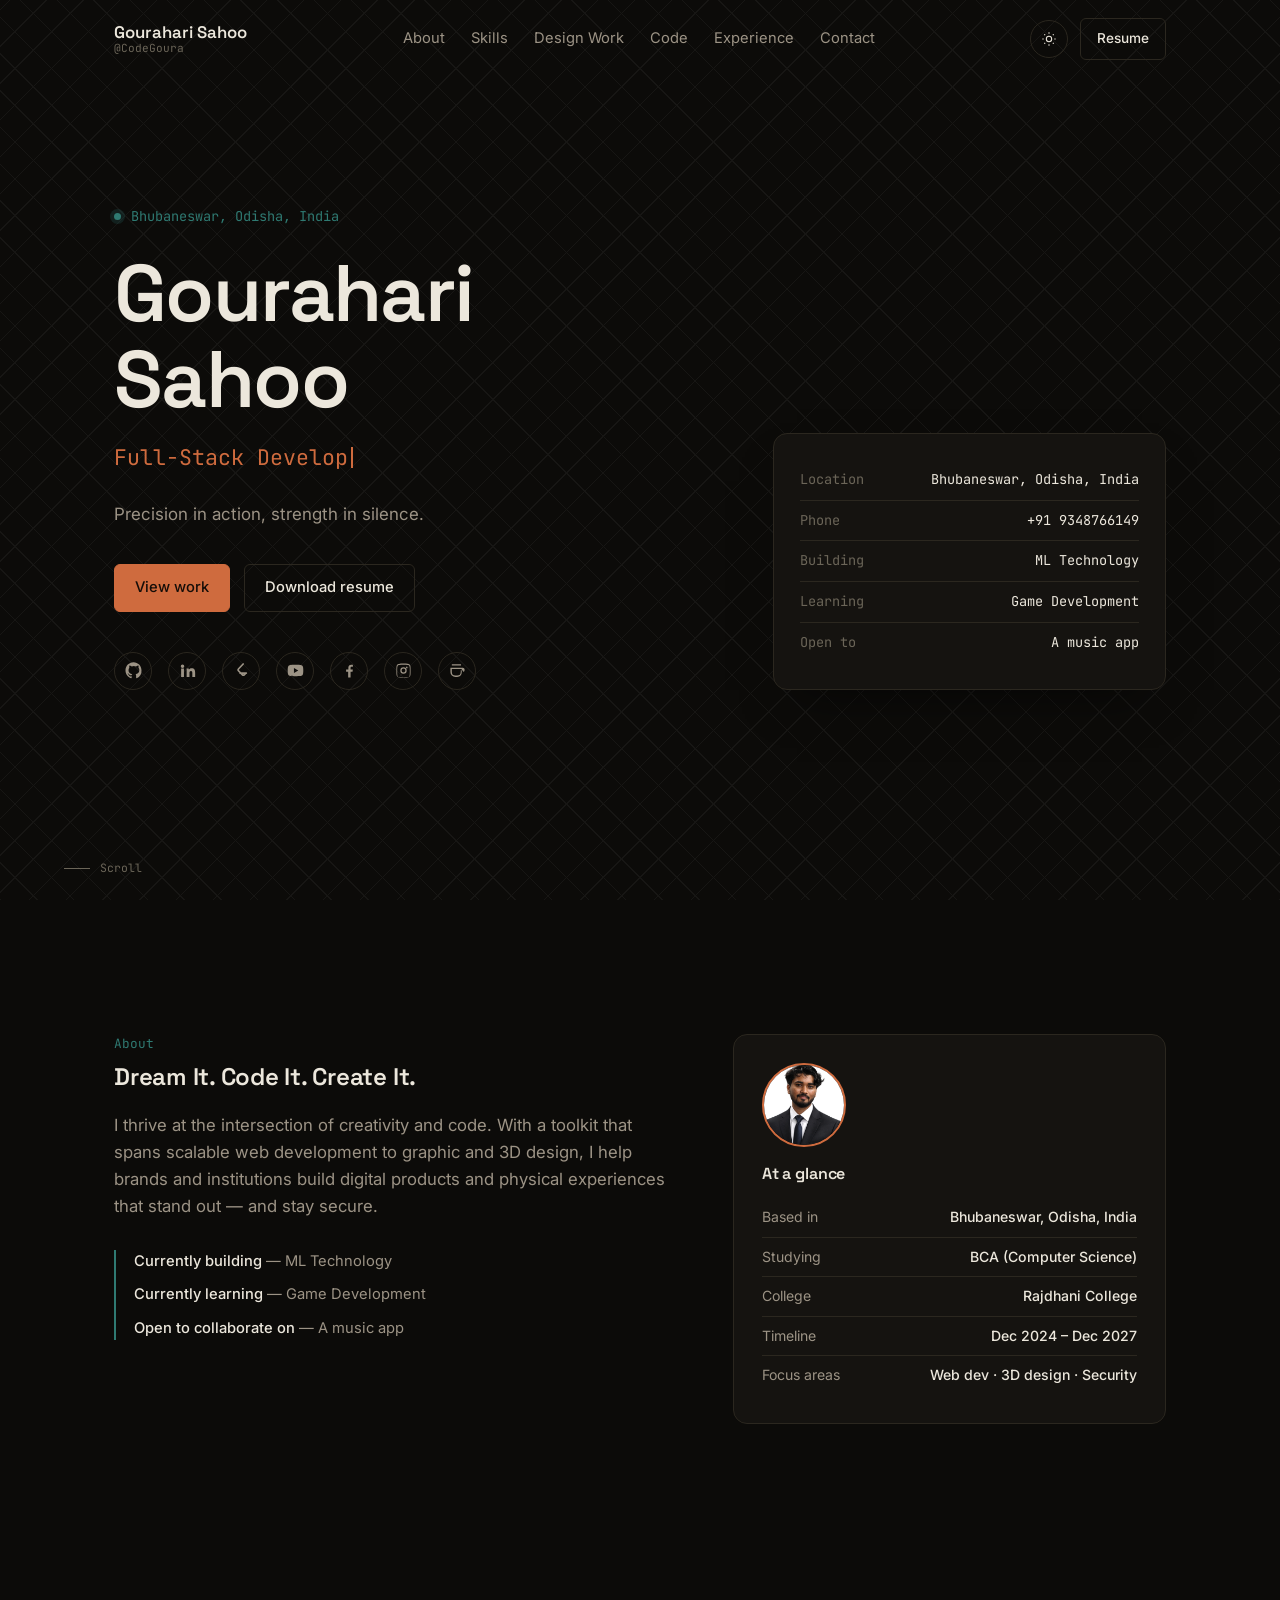
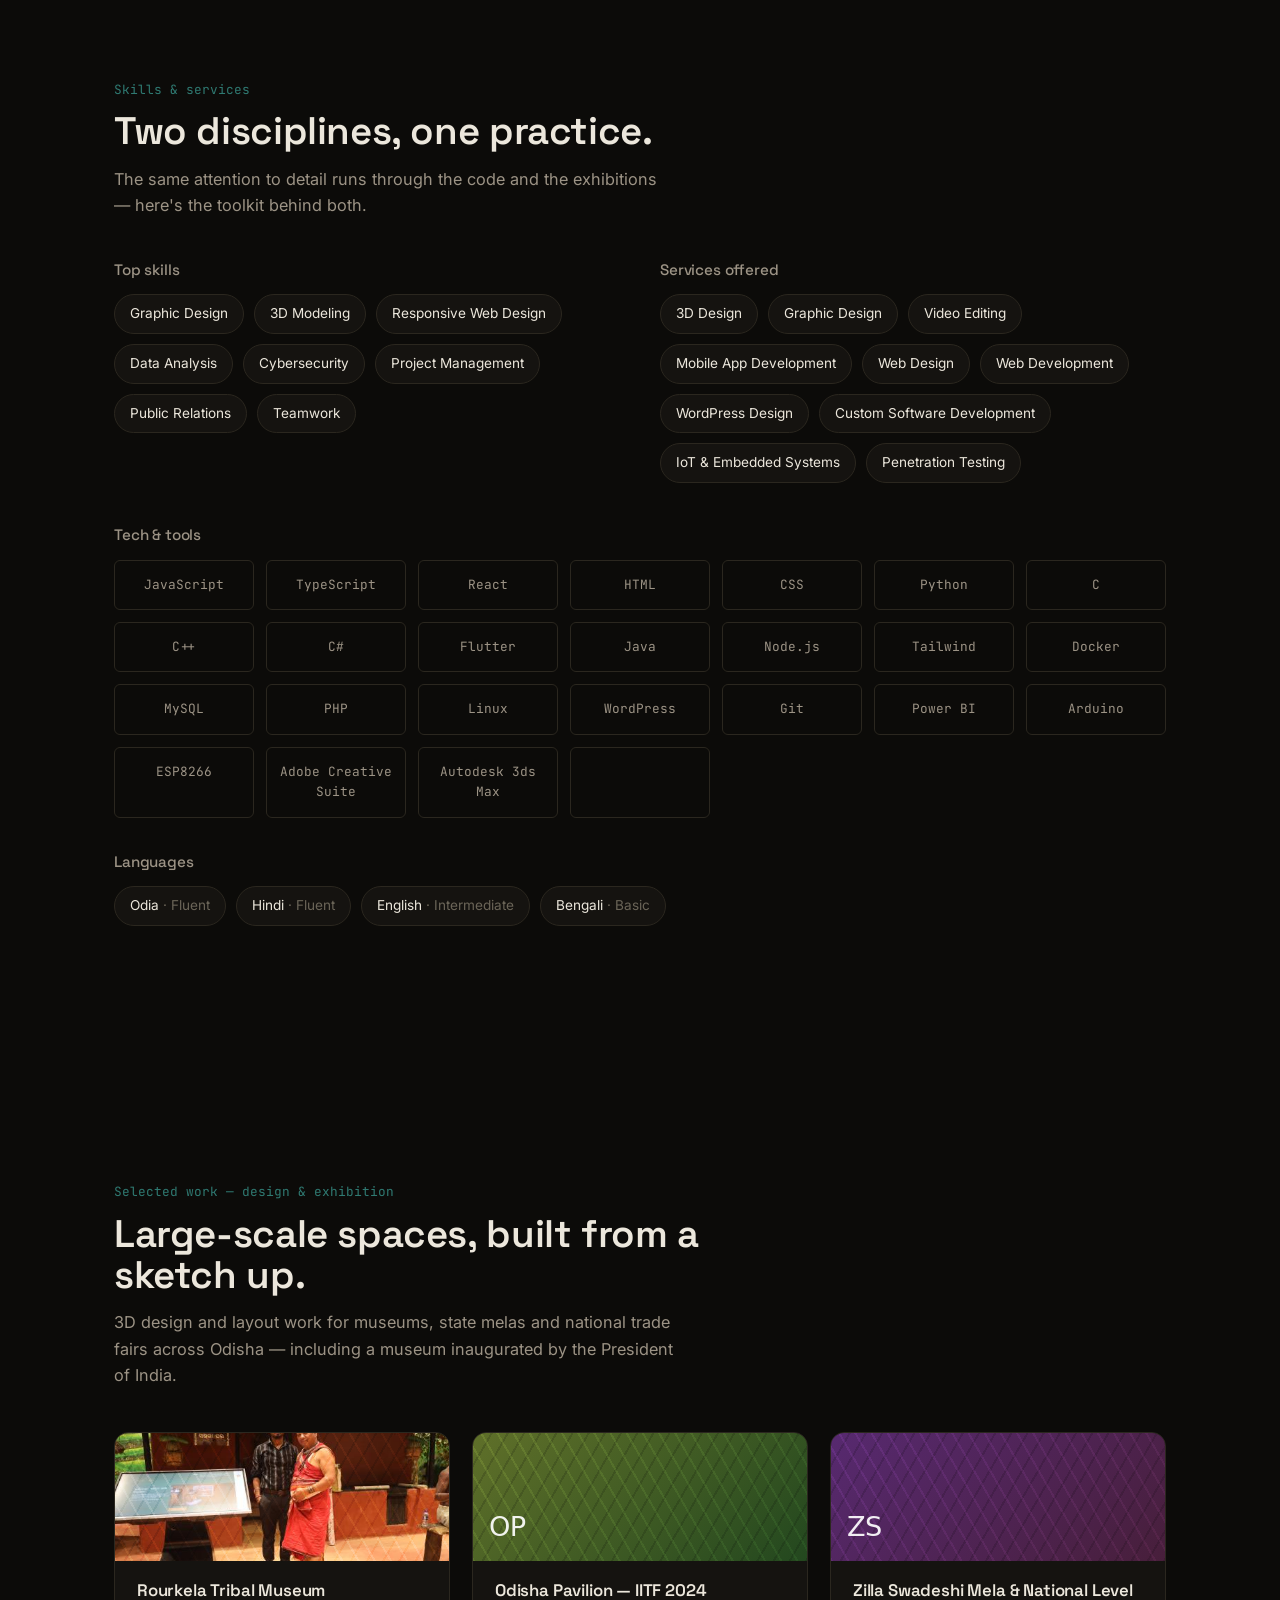
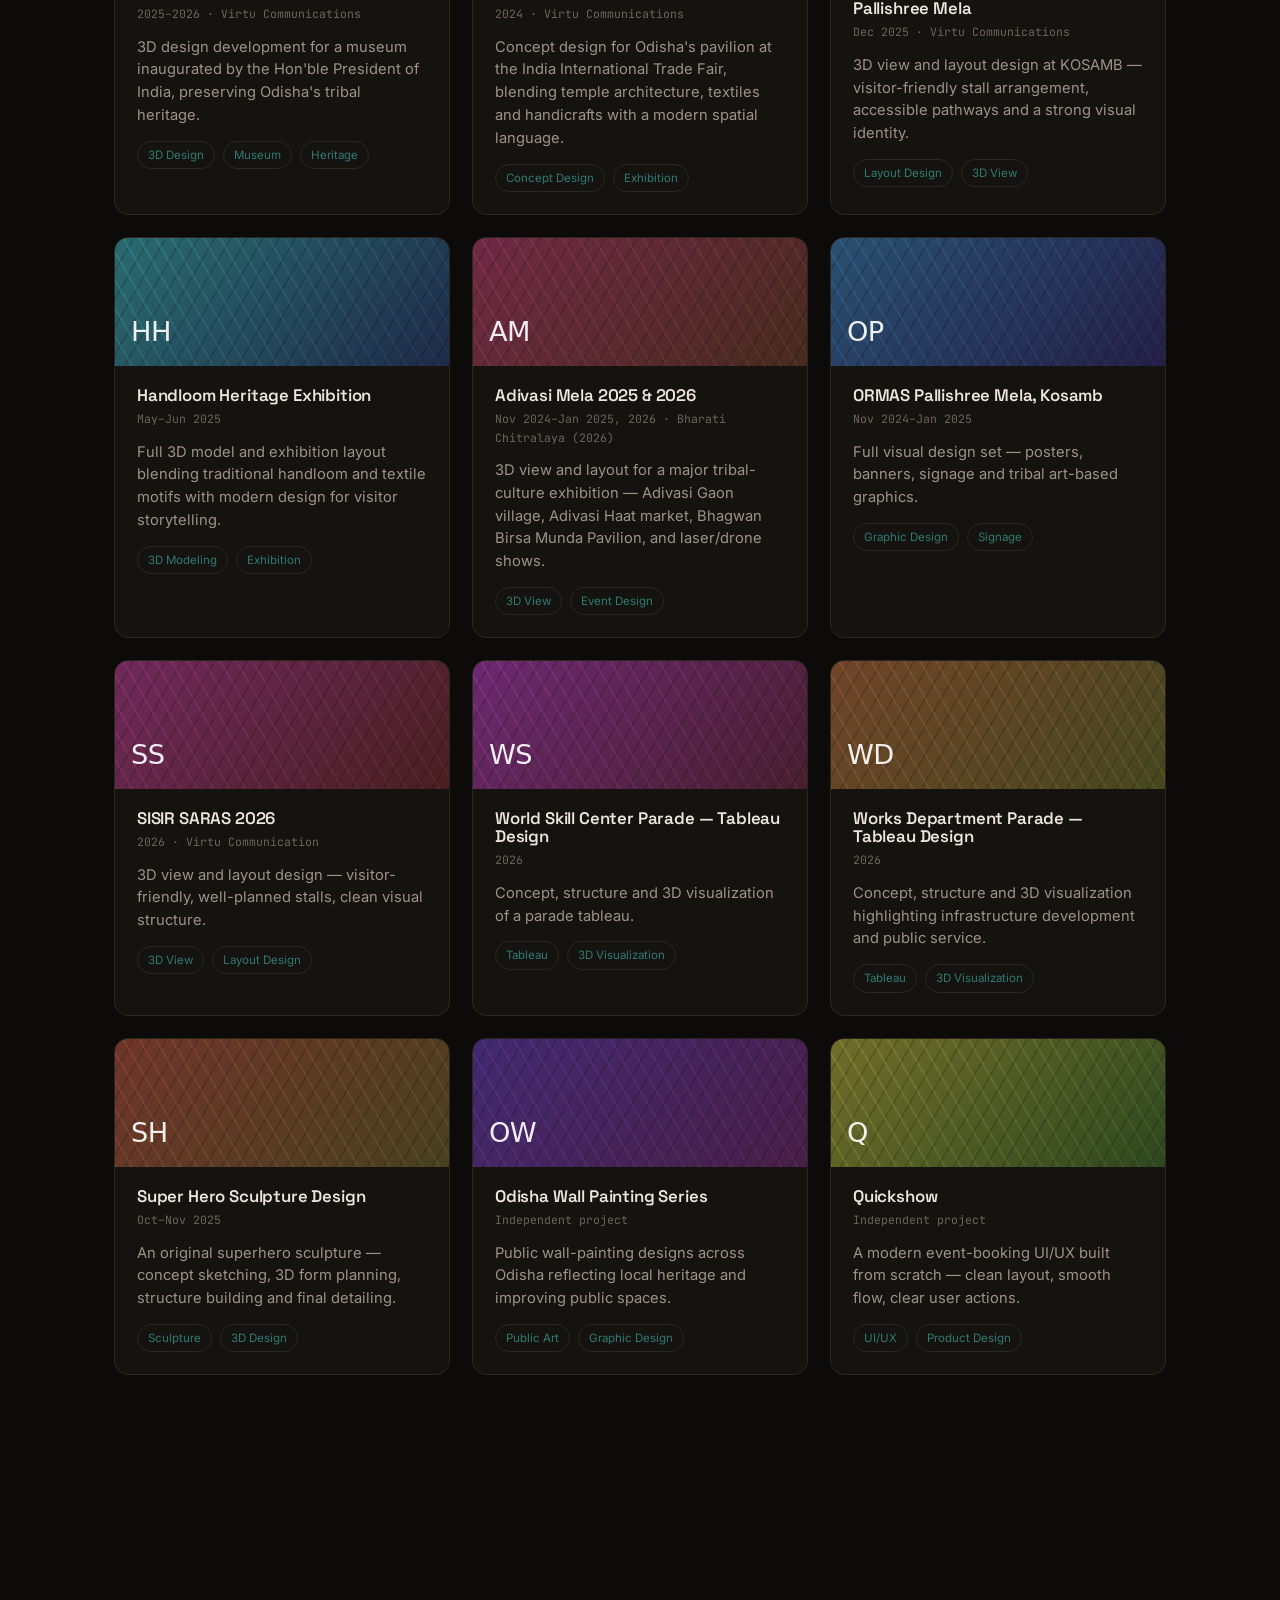
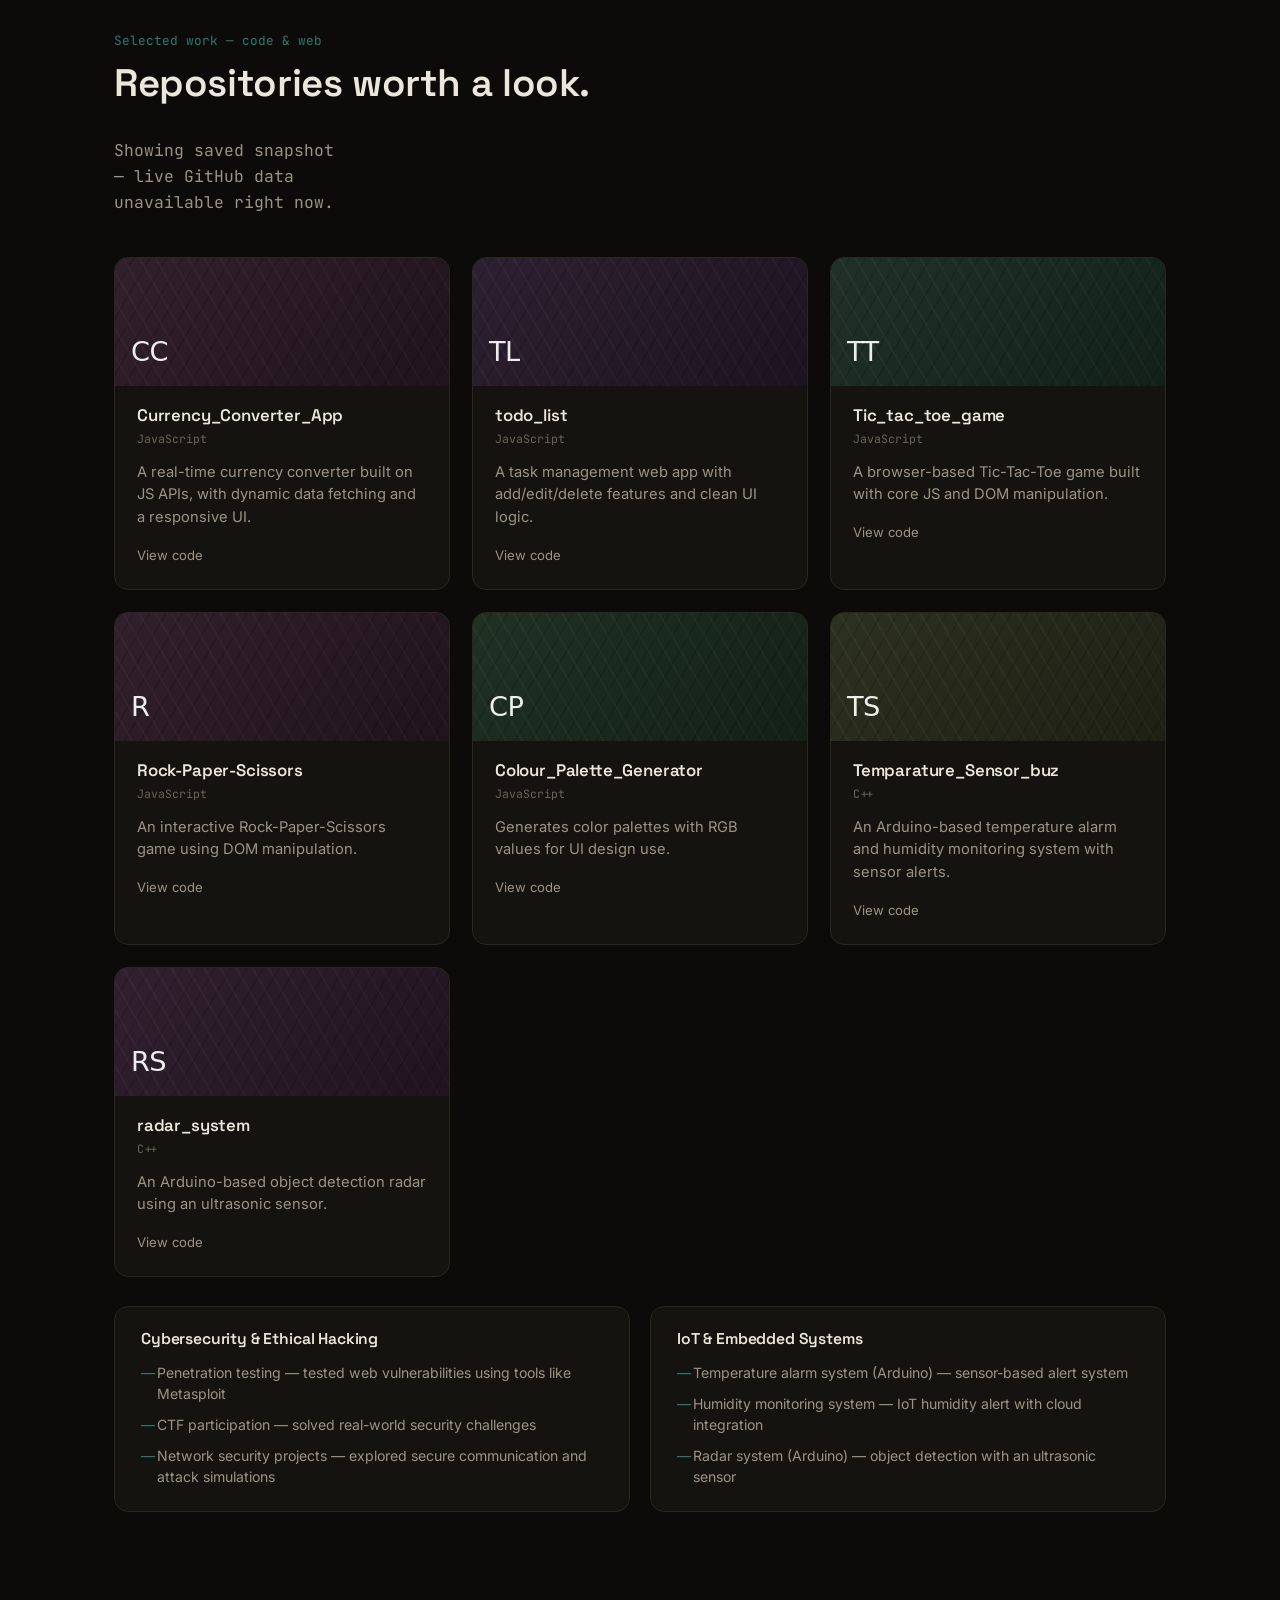
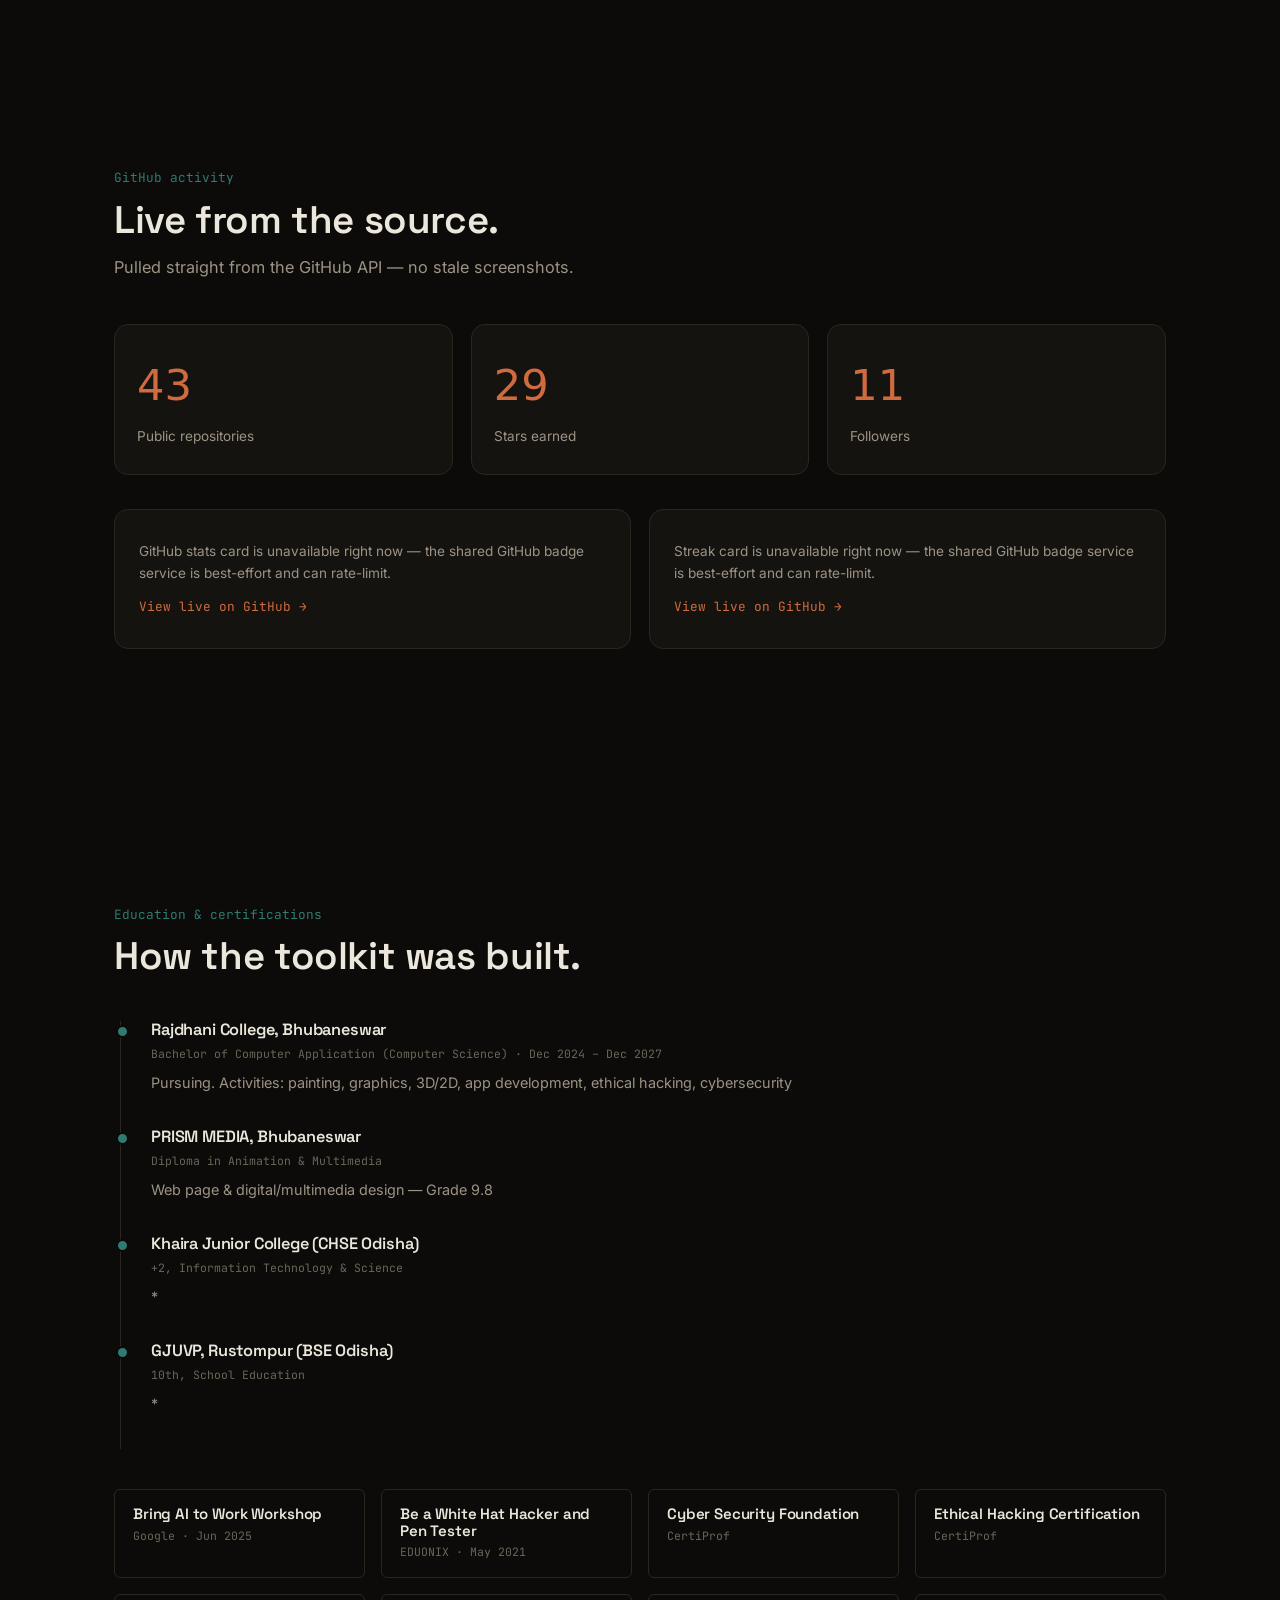
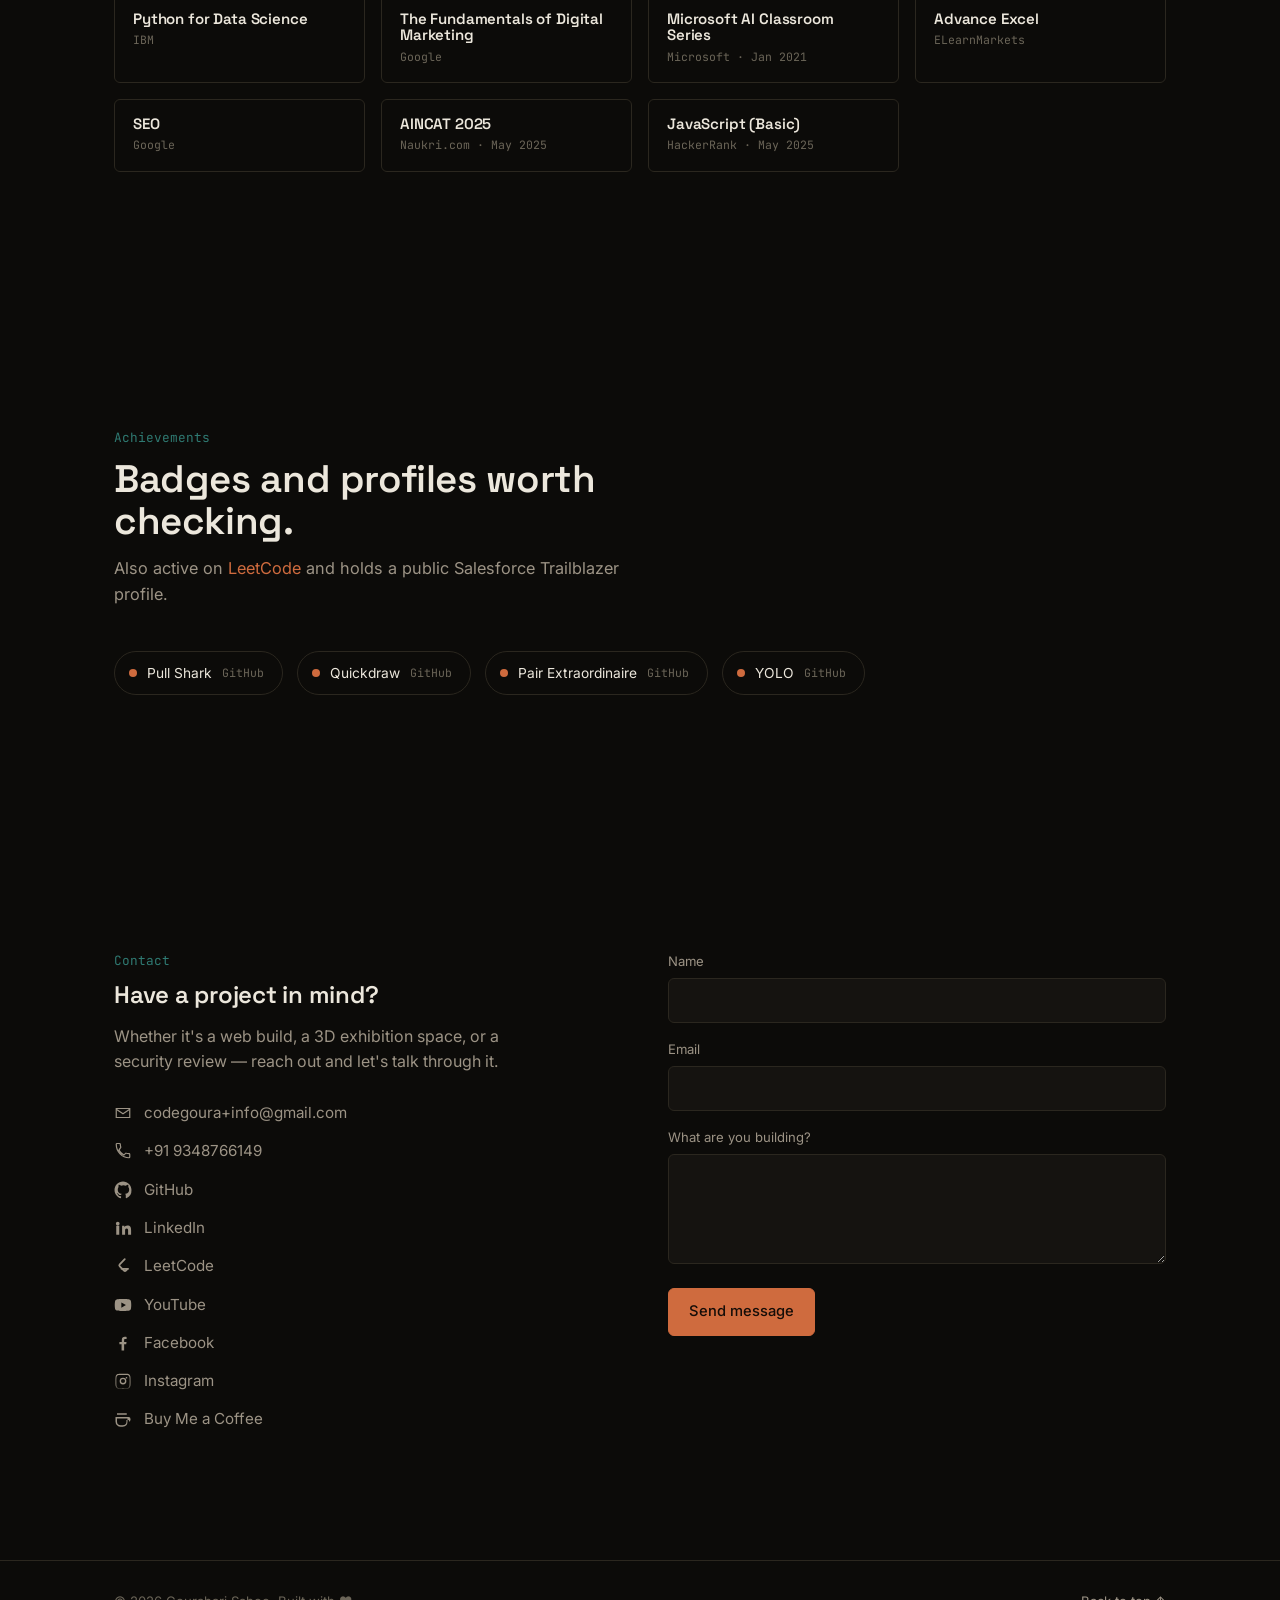
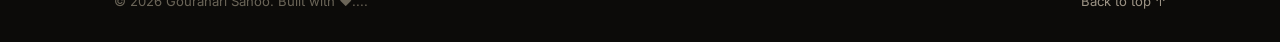
==== index.html @ 6619d702 "Add single-page portfolio for Gourahari Sahoo Add a complete single-page portfolio site: index.html," ====
<!doctype html>
<html lang="en">
<head>
<meta charset="UTF-8" />
<meta name="viewport" content="width=device-width, initial-scale=1" />
<title>Gourahari Sahoo — Full-Stack Developer || Graphic Design || App Developer ||Video Editing || Data Analysis || AI/ML &amp; 3D Designer</title>
<meta id="meta-description" name="description" content="Gourahari Sahoo (CodeGoura) — Full-Stack Developer, Graphic &amp; 3D Designer, and Cybersecurity enthusiast based in Bhubaneswar, Odisha." />
<link rel="canonical" href="https://codegoura.github.io/gourahariweb/" />

<meta property="og:type" content="website" />
<meta property="og:title" content="Gourahari Sahoo — Full-Stack Developer & 3D Designer" />
<meta property="og:description" content="Full-Stack Developer, Graphic & 3D Designer, and Cybersecurity enthusiast — Bhubaneswar, Odisha." />
<meta property="og:image" content="assets/images/og-image.png" />
<meta name="twitter:card" content="summary_large_image" />

<link rel="preconnect" href="https://fonts.googleapis.com" />
<link rel="preconnect" href="https://fonts.gstatic.com" crossorigin />
<link href="https://fonts.googleapis.com/css2?family=Space+Grotesk:wght@500;600;700&family=Inter:wght@400;500;600&family=JetBrains+Mono:wght@400;500&display=swap" rel="stylesheet" />

<link rel="stylesheet" href="assets/css/themes.css" />
<link rel="stylesheet" href="assets/css/style.css" />
</head>
<body data-theme="dark">

<a class="skip-link" href="#main">Skip to content</a>
<div class="weave-bg" aria-hidden="true"></div>
<div class="scroll-progress" id="scroll-progress"></div>

<div class="loader" id="loader" aria-hidden="true">
  <div class="loader-mark"><span class="dot"></span> CodeGoura</div>
</div>

<div class="lightbox" id="lightbox">
  <div class="lightbox-panel" id="lightbox-panel"></div>
</div>

<header class="nav" id="nav">
  <div class="container">
    <a class="brand" href="#top">
      <span class="brand-name" data-name>Mr Gourahari Sahoo</span>
      <span class="brand-tag">@<span data-handle>CodeGoura</span></span>
    </a>
    <nav class="nav-links" aria-label="Section navigation">
      <a href="#about">About</a>
      <a href="#skills">Skills</a>
      <a href="#design-work">Design Work</a>
      <a href="#code-work">Code</a>
      <a href="#experience">Experience</a>
      <a href="#contact">Contact</a>
    </nav>
    <div class="nav-actions">
      <button class="theme-toggle" id="theme-toggle" aria-label="Toggle color theme"></button>
      <a class="btn btn-ghost" data-resume-link href="resume/Gourahari_Sahoo_Resume.pdf" target="_blank" rel="noopener noreferrer">Resume</a>
    </div>
  </div>
</header>

<main id="main">

  <!-- HERO -->
  <section class="hero" id="top">
    <div class="container">
      <div>
        <div class="hero-eyebrow"><span class="dot"></span> Bhubaneswar, Odisha, India</div>
        <h1 class="hero-name" data-name>Mr. Gourahari Sahoo</h1>
        <div class="hero-roles"><span id="hero-roles-text"></span><span class="caret" aria-hidden="true"></span></div>
        <p class="hero-tagline" data-tagline>Precision in action, strength in silence.</p>
        <div class="hero-ctas">
          <a class="btn btn-primary" href="#design-work">View work</a>
          <a class="btn btn-ghost" data-resume-link href="resume/Gourahari_Sahoo_Resume.pdf" target="_blank" rel="noopener noreferrer">Download resume</a>
        </div>
        <div class="hero-socials" id="hero-socials"></div>
      </div>
      <div class="hero-panel" aria-label="Quick facts">
        <div id="hero-panel-rows"></div>
      </div>
    </div>
    <div class="scroll-cue"><span class="line"></span> Scroll</div>
  </section>

  <!-- ABOUT -->
  <section id="about">
    <div class="container about-grid">
      <div class="reveal">
        <span class="section-kicker">About</span>
        <h2>Dream It. Code It. Create It.</h2>
        <div class="about-text" style="margin-top:22px;">
          <p data-about></p>
        </div>
        <div class="about-focus" id="about-focus"></div>
      </div>
      <div class="about-card reveal">
        <img src="assets/images/headshot.png" alt="Gourahari Sahoo" class="about-photo" />
        <h3>At a glance</h3>
        <div class="kv"><span>Based in</span><b data-location>Bhubaneswar, Odisha</b></div>
        <div class="kv"><span>Studying</span><b>BCA (Computer Science)</b></div>
        <div class="kv"><span>College</span><b>Rajdhani College</b></div>
        <div class="kv"><span>Timeline</span><b>Dec 2024 – Dec 2027</b></div>
        <div class="kv"><span>Focus areas</span><b>Web dev · 3D design · Security</b></div>
      </div>
    </div>
  </section>

  <!-- SKILLS -->
  <section id="skills">
    <div class="container">
      <div class="section-head reveal">
        <span class="section-kicker">Skills &amp; services</span>
        <h2>Two disciplines, one practice.</h2>
        <p>The same attention to detail runs through the code and the exhibitions — here's the toolkit behind both.</p>
      </div>
      <div class="skills-groups reveal">
        <div class="skill-group">
          <h3>Top skills</h3>
          <div class="chip-row" id="top-skills"></div>
        </div>
        <div class="skill-group">
          <h3>Services offered</h3>
          <div class="chip-row" id="services"></div>
        </div>
      </div>
      <div class="skill-group reveal">
        <h3>Tech &amp; tools</h3>
        <div class="stack-grid" id="tech-stack"></div>
      </div>
      <div class="skill-group reveal" style="margin-top:36px;">
        <h3>Languages</h3>
        <div class="chip-row" id="languages"></div>
      </div>
    </div>
  </section>

  <!-- DESIGN WORK -->
  <section id="design-work">
    <div class="container">
      <div class="section-head reveal">
        <span class="section-kicker">Selected work — design &amp; exhibition</span>
        <h2>Large-scale spaces, built from a sketch up.</h2>
        <p>3D design and layout work for museums, state melas and national trade fairs across Odisha — including a museum inaugurated by the President of India.</p>
      </div>
      <div class="work-grid" id="design-grid"></div>
    </div>
  </section>

  <!-- CODE WORK -->
  <section id="code-work">
    <div class="container">
      <div class="work-toolbar section-head reveal" style="margin-bottom:30px;">
        <div>
          <span class="section-kicker">Selected work — code &amp; web</span>
          <h2>Repositories worth a look.</h2>
        </div>
        <p class="card-meta" id="gh-source-note" style="max-width:220px;"></p>
      </div>
      <div class="work-grid" id="code-grid"></div>
      <div class="practice-grid" id="practice-areas" style="margin-top:28px;"></div>
    </div>
  </section>

  <!-- GITHUB ACTIVITY -->
  <section id="github-activity">
    <div class="container">
      <div class="section-head reveal">
        <span class="section-kicker">GitHub activity</span>
        <h2>Live from the source.</h2>
        <p>Pulled straight from the GitHub API — no stale screenshots.</p>
      </div>
      <div class="stat-row reveal-stagger">
        <div class="stat-card"><div class="stat-num" id="stat-repos">0</div><div class="stat-label">Public repositories</div></div>
        <div class="stat-card"><div class="stat-num" id="stat-stars">0</div><div class="stat-label">Stars earned</div></div>
        <div class="stat-card"><div class="stat-num" id="stat-followers">0</div><div class="stat-label">Followers</div></div>
      </div>
      <div class="gh-embeds reveal">
        <div class="gh-embed">
          <img src="https://github-readme-stats.vercel.app/api?username=codegoura&show_icons=true&hide_title=true&theme=transparent&text_color=9c9385&icon_color=cf6b3e&title_color=cf6b3e&border_color=2b271f&cache_seconds=86400" alt="Gourahari's GitHub stats" loading="lazy" width="495" height="195" />
          <div class="gh-embed-fallback" data-label="GitHub stats card" style="display:none;"></div>
        </div>
        <div class="gh-embed">
          <img src="https://streak-stats.demolab.com/?user=codegoura&theme=transparent&stroke=2b271f&background=00000000&ring=cf6b3e&fire=cf6b3e&currStreakLabel=ece7dc" alt="Gourahari's GitHub streak" loading="lazy" width="495" height="195" />
          <div class="gh-embed-fallback" data-label="Streak card" style="display:none;"></div>
        </div>
      </div>
    </div>
  </section>

  <!-- EDUCATION & CERTIFICATIONS -->
  <section id="experience">
    <div class="container">
      <div class="section-head reveal">
        <span class="section-kicker">Education &amp; certifications</span>
        <h2>How the toolkit was built.</h2>
      </div>
      <div class="timeline" id="education-timeline"></div>
      <div class="cert-grid" id="cert-grid"></div>
    </div>
  </section>

  <!-- ACHIEVEMENTS -->
  <section id="achievements">
    <div class="container">
      <div class="section-head reveal">
        <span class="section-kicker">Achievements</span>
        <h2>Badges and profiles worth checking.</h2>
        <p>Also active on <a href="https://leetcode.com/Gourahari0/" target="_blank" rel="noopener noreferrer" style="color:var(--accent);">LeetCode</a> and holds a public Salesforce Trailblazer profile.</p>
      </div>
      <div class="badge-row" id="badge-row"></div>
    </div>
  </section>

  <!-- CONTACT -->
  <section id="contact">
    <div class="container contact-grid">
      <div class="reveal">
        <span class="section-kicker">Contact</span>
        <h2>Have a project in mind?</h2>
        <p style="color:var(--text-muted); margin-top:16px; max-width:44ch;">Whether it's a web build, a 3D exhibition space, or a security review — reach out and let's talk through it.</p>
        <div class="contact-links" id="contact-links"></div>
      </div>
      <form class="reveal" id="contact-form">
        <div class="form-field">
          <label for="name">Name</label>
          <input id="name" name="name" type="text" required />
        </div>
        <div class="form-field">
          <label for="email">Email</label>
          <input id="email" name="email" type="email" required />
        </div>
        <div class="form-field">
          <label for="message">What are you building?</label>
          <textarea id="message" name="message" required></textarea>
        </div>
        <button class="btn btn-primary" type="submit">Send message</button>
        <p class="form-status" id="form-status"></p>
      </form>
    </div>
  </section>

</main>

<footer class="footer">
  <div class="container" style="display:flex; justify-content:space-between; align-items:center; flex-wrap:wrap; gap:12px; width:100%;">
    <p>© <span id="footer-year"></span> <span data-name>Gourahari Sahoo</span>. Built with ❤️....</p>
    <a class="back-to-top" href="#top">Back to top ↑</a>
  </div>
</footer>

<script src="assets/js/data.js"></script>
<script src="assets/js/github-api.js"></script>
<script src="assets/js/main.js"></script>
</body>
</html>
---- assets/css/themes.css ----
/* =========================================================
   themes.css — color tokens only. Layout lives in style.css.
   Palette note: terracotta + deep teal, drawn from the ikat/
   handloom and clay tones that run through the exhibition
   work, set against a warm near-black — not a stock blue/
   violet "tech" gradient.
   ========================================================= */

:root,
:root[data-theme="dark"] {
  --bg: #0c0b09;
  --bg-elevated: #151310;
  --bg-elevated-2: #1c1915;
  --line: #2b271f;
  --text: #ece7dc;
  --text-muted: #9c9385;
  --text-faint: #6b6558;

  --accent: #cf6b3e;         /* terracotta / clay */
  --accent-strong: #e3814f;
  --accent-2: #2f7a72;       /* deep teal / ikat */
  --accent-2-strong: #3d968c;

  --on-accent: #150d08;

  --shadow: 0 24px 48px -24px rgba(0, 0, 0, 0.6);
  --scrim: rgba(12, 11, 9, 0.72);

  color-scheme: dark;
}

:root[data-theme="light"] {
  --bg: #f6f2ea;
  --bg-elevated: #ffffff;
  --bg-elevated-2: #efe9dc;
  --line: #e0d8c7;
  --text: #211d16;
  --text-muted: #6c6455;
  --text-faint: #948a76;

  --accent: #b85a30;
  --accent-strong: #9c4a26;
  --accent-2: #1f5f58;
  --accent-2-strong: #164943;

  --on-accent: #fdf6ef;

  --shadow: 0 24px 48px -24px rgba(33, 29, 22, 0.25);
  --scrim: rgba(246, 242, 234, 0.82);

  color-scheme: light;
}
---- assets/css/style.css ----
/* =========================================================
   style.css — layout, type, components, motion.
   Color values come from CSS variables in themes.css.
   ========================================================= */

@font-face {
  font-family: "Space Grotesk";
  src: local("Space Grotesk");
}

:root {
  --font-display: "Space Grotesk", "Sora", system-ui, sans-serif;
  --font-body: "Inter", "Manrope", system-ui, sans-serif;
  --font-mono: "JetBrains Mono", "Fira Code", ui-monospace, monospace;

  --maxw: 1180px;
  --gutter: clamp(20px, 5vw, 64px);
  --radius-s: 6px;
  --radius-m: 14px;

  --dur-fast: 160ms;
  --dur-med: 420ms;
  --ease: cubic-bezier(0.22, 0.8, 0.32, 1);
}

* { box-sizing: border-box; }
html { scroll-behavior: smooth; }

@media (prefers-reduced-motion: reduce) {
  html { scroll-behavior: auto; }
  *, *::before, *::after {
    animation-duration: 0.001ms !important;
    animation-iteration-count: 1 !important;
    transition-duration: 0.001ms !important;
    scroll-behavior: auto !important;
  }
}

body {
  margin: 0;
  background: var(--bg);
  color: var(--text);
  font-family: var(--font-body);
  font-size: 16px;
  line-height: 1.6;
  -webkit-font-smoothing: antialiased;
  transition: background var(--dur-med) var(--ease), color var(--dur-med) var(--ease);
  overflow-x: hidden;
}

h1, h2, h3, h4 {
  font-family: var(--font-display);
  font-weight: 600;
  line-height: 1.08;
  margin: 0;
  letter-spacing: -0.01em;
}

p { margin: 0; }
a { color: inherit; text-decoration: none; }
img { max-width: 100%; display: block; }
ul { margin: 0; padding: 0; list-style: none; }
button { font: inherit; color: inherit; background: none; border: none; cursor: pointer; }

.container {
  max-width: var(--maxw);
  margin-inline: auto;
  padding-inline: var(--gutter);
}

section { padding-block: clamp(64px, 10vw, 128px); position: relative; }
.section-head { max-width: 640px; margin-bottom: 44px; }
.section-kicker {
  display: block;
  font-family: var(--font-mono);
  font-size: 0.8rem;
  color: var(--accent-2);
  margin-bottom: 10px;
}
.section-head h2 { font-size: clamp(1.7rem, 3vw, 2.4rem); }
.section-head p { color: var(--text-muted); margin-top: 14px; font-size: 1.02rem; max-width: 56ch; }

/* focus visibility */
a:focus-visible, button:focus-visible, input:focus-visible, textarea:focus-visible {
  outline: 2px solid var(--accent-2);
  outline-offset: 3px;
  border-radius: 4px;
}

/* ---------- background weave motif (subtle, heritage nod) ---------- */
.weave-bg {
  position: fixed;
  inset: 0;
  z-index: -1;
  pointer-events: none;
  opacity: 0.05;
  background-image:
    repeating-linear-gradient(45deg, var(--text) 0 1px, transparent 1px 26px),
    repeating-linear-gradient(-45deg, var(--text) 0 1px, transparent 1px 26px);
}

/* ---------- scroll progress ---------- */
.scroll-progress {
  position: fixed;
  top: 0; left: 0;
  height: 2.5px;
  width: 0%;
  background: linear-gradient(90deg, var(--accent), var(--accent-2));
  z-index: 200;
  transition: width 80ms linear;
}

/* ---------- nav ---------- */
.nav {
  position: sticky;
  top: 0;
  z-index: 100;
  padding-block: 18px;
  transition: padding var(--dur-med) var(--ease), background var(--dur-med) var(--ease), box-shadow var(--dur-med) var(--ease);
}
.nav.is-condensed {
  padding-block: 10px;
  background: var(--scrim);
  backdrop-filter: blur(14px) saturate(140%);
  box-shadow: 0 1px 0 var(--line);
}
.nav .container { display: flex; align-items: center; justify-content: space-between; gap: 20px; }
.brand { display: flex; flex-direction: column; line-height: 1.1; }
.brand-name { font-family: var(--font-display); font-weight: 600; font-size: 1.05rem; }
.brand-tag { font-family: var(--font-mono); font-size: 0.7rem; color: var(--text-faint); }

.nav-links { display: flex; gap: 26px; align-items: center; }
.nav-links a {
  font-size: 0.92rem;
  color: var(--text-muted);
  position: relative;
  padding-block: 4px;
  transition: color var(--dur-fast) var(--ease);
}
.nav-links a::after {
  content: "";
  position: absolute; left: 0; bottom: -2px;
  height: 1px; width: 0;
  background: var(--accent);
  transition: width var(--dur-med) var(--ease);
}
.nav-links a:hover,
.nav-links a.is-active { color: var(--text); }
.nav-links a:hover::after,
.nav-links a.is-active::after { width: 100%; }

.nav-actions { display: flex; align-items: center; gap: 12px; }

.theme-toggle {
  width: 38px; height: 38px;
  display: grid; place-items: center;
  border: 1px solid var(--line);
  border-radius: 50%;
  color: var(--text);
  transition: border-color var(--dur-fast) var(--ease), transform var(--dur-fast) var(--ease);
}
.theme-toggle:hover { border-color: var(--accent); transform: translateY(-1px); }
.theme-toggle svg { width: 16px; height: 16px; }

.btn {
  display: inline-flex;
  align-items: center;
  gap: 8px;
  padding: 11px 20px;
  border-radius: var(--radius-s);
  font-size: 0.92rem;
  font-weight: 500;
  border: 1px solid var(--line);
  position: relative;
  overflow: hidden;
  transition: transform var(--dur-fast) var(--ease), border-color var(--dur-fast) var(--ease), color var(--dur-fast) var(--ease);
}
.btn:hover { transform: translateY(-1px); border-color: var(--accent); }
.btn-primary {
  background: var(--accent);
  border-color: var(--accent);
  color: var(--on-accent);
}
.btn-primary:hover { background: var(--accent-strong); border-color: var(--accent-strong); }
.btn-ghost { color: var(--text); }
.nav .btn { padding: 9px 16px; font-size: 0.85rem; }

@media (max-width: 760px) {
  .nav-links { display: none; }
}

/* ---------- hero ---------- */
.hero {
  min-height: min(92vh, 900px);
  display: flex;
  align-items: center;
  padding-top: 40px;
}
.hero .container { display: grid; grid-template-columns: 1.4fr 0.9fr; gap: 48px; align-items: end; }

.hero-eyebrow {
  font-family: var(--font-mono);
  font-size: 0.85rem;
  color: var(--accent-2);
  display: flex;
  align-items: center;
  gap: 10px;
  margin-bottom: 22px;
}
.hero-eyebrow .dot {
  width: 7px; height: 7px; border-radius: 50%;
  background: var(--accent-2);
  box-shadow: 0 0 0 4px color-mix(in srgb, var(--accent-2) 20%, transparent);
}

.hero-name {
  font-size: clamp(2.6rem, 6.4vw, 5rem);
  letter-spacing: -0.02em;
}

.hero-roles {
  font-family: var(--font-mono);
  font-size: clamp(1rem, 1.9vw, 1.35rem);
  color: var(--accent);
  margin-top: 18px;
  min-height: 1.6em;
  display: flex;
  align-items: center;
}
.hero-roles .caret {
  display: inline-block;
  width: 2px;
  height: 1em;
  margin-left: 3px;
  background: var(--accent);
  animation: blink 1s step-end infinite;
}
@keyframes blink { 50% { opacity: 0; } }

.hero-tagline {
  margin-top: 26px;
  color: var(--text-muted);
  max-width: 46ch;
  font-size: 1.06rem;
}

.hero-ctas { display: flex; gap: 14px; margin-top: 36px; flex-wrap: wrap; }

.hero-socials { display: flex; gap: 16px; margin-top: 40px; flex-wrap: wrap; }
.hero-socials a {
  width: 38px; height: 38px;
  display: grid; place-items: center;
  border: 1px solid var(--line);
  border-radius: 50%;
  color: var(--text-muted);
  transition: color var(--dur-fast) var(--ease), border-color var(--dur-fast) var(--ease), transform var(--dur-fast) var(--ease);
}
.hero-socials a:hover { color: var(--accent); border-color: var(--accent); transform: translateY(-2px); }
.hero-socials svg { width: 17px; height: 17px; }

.hero-panel {
  border: 1px solid var(--line);
  border-radius: var(--radius-m);
  padding: 26px;
  background: var(--bg-elevated);
  font-family: var(--font-mono);
  font-size: 0.85rem;
  color: var(--text-muted);
  box-shadow: var(--shadow);
}
.hero-panel .row { display: flex; justify-content: space-between; gap: 12px; padding-block: 9px; border-top: 1px solid var(--line); }
.hero-panel .row:first-child { border-top: none; }
.hero-panel .row span:first-child { color: var(--text-faint); }
.hero-panel .row span:last-child { color: var(--text); text-align: right; }

.scroll-cue {
  position: absolute;
  bottom: 28px; left: var(--gutter);
  display: flex; align-items: center; gap: 10px;
  font-family: var(--font-mono);
  font-size: 0.72rem;
  color: var(--text-faint);
}
.scroll-cue .line { width: 26px; height: 1px; background: var(--text-faint); }

@media (max-width: 900px) {
  .hero .container { grid-template-columns: 1fr; }
  .hero-panel { order: -1; }
}

/* ---------- reveal ---------- */
.reveal { opacity: 0; transform: translateY(18px); transition: opacity 700ms var(--ease), transform 700ms var(--ease); }
.reveal.is-visible { opacity: 1; transform: none; }
.reveal-stagger > * { opacity: 0; transform: translateY(14px); transition: opacity 600ms var(--ease), transform 600ms var(--ease); }
.reveal-stagger.is-visible > * { opacity: 1; transform: none; }

/* ---------- about ---------- */
.about-grid { display: grid; grid-template-columns: 1.3fr 1fr; gap: 56px; align-items: start; }
.about-text p { color: var(--text-muted); font-size: 1.05rem; max-width: 60ch; }
.about-text p + p { margin-top: 16px; }
.about-focus {
  margin-top: 30px;
  border-left: 2px solid var(--accent-2);
  padding-left: 18px;
  display: grid;
  gap: 10px;
  font-size: 0.92rem;
  color: var(--text-muted);
}
.about-focus strong { color: var(--text); font-weight: 500; }

.about-card {
  border: 1px solid var(--line);
  border-radius: var(--radius-m);
  padding: 28px;
  background: var(--bg-elevated);
}
.about-photo {
  width: 84px; height: 84px;
  border-radius: 50%;
  object-fit: cover;
  border: 2px solid var(--accent);
  margin-bottom: 18px;
}
.about-card h3 { font-size: 1rem; margin-bottom: 16px; }
.about-card .kv { display: flex; justify-content: space-between; font-size: 0.88rem; padding-block: 8px; border-top: 1px solid var(--line); color: var(--text-muted); }
.about-card .kv:first-of-type { border-top: none; }
.about-card .kv b { color: var(--text); font-weight: 500; }

@media (max-width: 860px) { .about-grid { grid-template-columns: 1fr; } }

/* ---------- skills ---------- */
.skills-groups { display: grid; grid-template-columns: 1fr 1fr; gap: 40px; margin-bottom: 44px; }
.skill-group h3 { font-size: 0.95rem; color: var(--text-muted); font-weight: 500; margin-bottom: 16px; }
.chip-row { display: flex; flex-wrap: wrap; gap: 10px; }
.chip {
  border: 1px solid var(--line);
  border-radius: 999px;
  padding: 8px 15px;
  font-size: 0.85rem;
  color: var(--text);
  background: var(--bg-elevated);
}
@media (max-width: 760px) { .skills-groups { grid-template-columns: 1fr; } }

.stack-grid {
  display: grid;
  grid-template-columns: repeat(auto-fill, minmax(126px, 1fr));
  gap: 12px;
}
.stack-item {
  border: 1px solid var(--line);
  border-radius: var(--radius-s);
  padding: 14px 10px;
  text-align: center;
  font-family: var(--font-mono);
  font-size: 0.8rem;
  color: var(--text-muted);
  transition: transform var(--dur-fast) var(--ease), color var(--dur-fast) var(--ease), border-color var(--dur-fast) var(--ease);
}
.stack-item:hover { transform: translateY(-3px); color: var(--accent); border-color: var(--accent); }

/* ---------- work grids ---------- */
.work-grid {
  display: grid;
  grid-template-columns: repeat(auto-fill, minmax(300px, 1fr));
  gap: 22px;
}

.card {
  border: 1px solid var(--line);
  border-radius: var(--radius-m);
  background: var(--bg-elevated);
  overflow: hidden;
  transition: transform var(--dur-fast) var(--ease), border-color var(--dur-fast) var(--ease), box-shadow var(--dur-fast) var(--ease);
  will-change: transform;
}
.card:hover { border-color: color-mix(in srgb, var(--accent) 55%, var(--line)); box-shadow: var(--shadow); }

.card-art {
  height: 128px;
  position: relative;
  overflow: hidden;
}
.card-photo {
  width: 100%; height: 100%;
  display: block;
  object-fit: cover;
}
.card-art .weave {
  position: absolute; inset: 0;
  background-image: repeating-linear-gradient(60deg, rgba(255,255,255,0.16) 0 2px, transparent 2px 14px),
                     repeating-linear-gradient(-60deg, rgba(0,0,0,0.14) 0 2px, transparent 2px 14px);
  mix-blend-mode: overlay;
}
.card-art .initials {
  position: absolute; bottom: 12px; left: 16px;
  font-family: var(--font-display);
  font-size: 1.7rem;
  color: rgba(255,255,255,0.92);
  letter-spacing: -0.02em;
}

.card-body { padding: 20px 22px 22px; }
.card-body h3 { font-size: 1.05rem; margin-bottom: 6px; }
.card-meta { font-family: var(--font-mono); font-size: 0.72rem; color: var(--text-faint); margin-bottom: 12px; }
.card-body p.summary { color: var(--text-muted); font-size: 0.92rem; line-height: 1.55; }
.card-tags { display: flex; flex-wrap: wrap; gap: 8px; margin-top: 14px; }
.tag { font-size: 0.72rem; color: var(--accent-2); border: 1px solid var(--line); border-radius: 999px; padding: 4px 10px; }

.card-links { display: flex; gap: 14px; margin-top: 16px; }
.card-links a { font-size: 0.82rem; color: var(--text-muted); border-bottom: 1px solid transparent; transition: color var(--dur-fast) var(--ease), border-color var(--dur-fast) var(--ease); }
.card-links a:hover { color: var(--accent); border-color: var(--accent); }

.work-toolbar { display: flex; justify-content: space-between; align-items: flex-end; gap: 20px; flex-wrap: wrap; }

/* ---------- lightbox ---------- */
.lightbox {
  position: fixed; inset: 0; z-index: 300;
  display: none;
  align-items: center; justify-content: center;
  padding: 24px;
  background: var(--scrim);
  backdrop-filter: blur(6px);
}
.lightbox.is-open { display: flex; }
.lightbox-panel {
  max-width: 560px; width: 100%;
  background: var(--bg-elevated);
  border: 1px solid var(--line);
  border-radius: var(--radius-m);
  padding: 30px;
  position: relative;
  box-shadow: var(--shadow);
}
.lightbox-close {
  position: absolute; top: 16px; right: 16px;
  width: 32px; height: 32px;
  border: 1px solid var(--line); border-radius: 50%;
  display: grid; place-items: center;
}
.lightbox-panel h3 { font-size: 1.2rem; margin-bottom: 8px; }
.lightbox-photos { display: grid; grid-template-columns: repeat(auto-fit, minmax(140px, 1fr)); gap: 10px; margin: -6px 0 22px; }
.lightbox-photos img { width: 100%; aspect-ratio: 16 / 10; object-fit: cover; border-radius: var(--radius-s); }
.lightbox-panel .card-meta { margin-bottom: 16px; }
.lightbox-panel p.summary { color: var(--text-muted); font-size: 0.96rem; }
.lightbox-note { margin-top: 18px; font-size: 0.78rem; color: var(--text-faint); border-top: 1px solid var(--line); padding-top: 14px; }

/* ---------- github activity ---------- */
.stat-row { display: grid; grid-template-columns: repeat(3, 1fr); gap: 18px; margin-bottom: 34px; }
.stat-card {
  border: 1px solid var(--line);
  border-radius: var(--radius-m);
  padding: 26px 22px;
  background: var(--bg-elevated);
}
.stat-num { font-family: var(--font-display); font-size: clamp(2rem, 4vw, 2.7rem); color: var(--accent); }
.stat-label { color: var(--text-muted); font-size: 0.85rem; margin-top: 6px; }
@media (max-width: 640px) { .stat-row { grid-template-columns: 1fr; } }

.gh-embeds { display: grid; grid-template-columns: 1fr 1fr; gap: 18px; }
.gh-embed { position: relative; }
.gh-embed img { width: 100%; border-radius: var(--radius-m); border: 1px solid var(--line); }
.gh-embed-fallback {
  border: 1px solid var(--line);
  border-radius: var(--radius-m);
  padding: 24px;
  min-height: 140px;
  display: flex;
  flex-direction: column;
  justify-content: center;
  gap: 12px;
  background: var(--bg-elevated);
  font-size: 0.85rem;
  color: var(--text-muted);
}
.gh-embed-fallback a { color: var(--accent); font-family: var(--font-mono); font-size: 0.8rem; }
@media (max-width: 760px) { .gh-embeds { grid-template-columns: 1fr; } }

/* ---------- practice areas ---------- */
.practice-grid { display: grid; grid-template-columns: repeat(auto-fit, minmax(280px, 1fr)); gap: 20px; }
.practice-card { border: 1px solid var(--line); border-radius: var(--radius-m); padding: 24px 26px; background: var(--bg-elevated); }
.practice-card h3 { font-size: 0.98rem; margin-bottom: 14px; }
.practice-card ul { display: grid; gap: 10px; }
.practice-card li { font-size: 0.88rem; color: var(--text-muted); line-height: 1.5; padding-left: 16px; position: relative; }
.practice-card li::before { content: "—"; position: absolute; left: 0; color: var(--accent-2); }

/* ---------- timeline ---------- */
.timeline { display: grid; gap: 0; border-left: 1px solid var(--line); margin-left: 6px; }
.timeline-item { position: relative; padding: 0 0 34px 30px; }
.timeline-item::before {
  content: "";
  position: absolute; left: -5px; top: 4px;
  width: 9px; height: 9px; border-radius: 50%;
  background: var(--accent-2);
  border: 2px solid var(--bg);
}
.timeline-item h3 { font-size: 1.02rem; }
.timeline-item .card-meta { margin: 6px 0 8px; }
.timeline-item p { color: var(--text-muted); font-size: 0.9rem; }

.cert-grid { display: grid; grid-template-columns: repeat(auto-fill, minmax(240px, 1fr)); gap: 16px; margin-top: 40px; }
.cert-item {
  border: 1px solid var(--line);
  border-radius: var(--radius-s);
  padding: 16px 18px;
}
.cert-item h4 { font-size: 0.94rem; margin-bottom: 4px; }
.cert-item .card-meta { margin: 0; }

/* ---------- achievements ---------- */
.badge-row { display: flex; flex-wrap: wrap; gap: 14px; }
.badge {
  display: flex; align-items: center; gap: 10px;
  border: 1px solid var(--line);
  border-radius: 999px;
  padding: 10px 18px 10px 14px;
  font-size: 0.86rem;
}
.badge .dot { width: 8px; height: 8px; border-radius: 50%; background: var(--accent); }
.badge span.src { color: var(--text-faint); font-family: var(--font-mono); font-size: 0.72rem; }

/* ---------- contact ---------- */
.contact-grid { display: grid; grid-template-columns: 1fr 1fr; gap: 56px; }
.contact-links { display: grid; gap: 14px; margin-top: 26px; }
.contact-links a { display: flex; align-items: center; gap: 12px; color: var(--text-muted); font-size: 0.95rem; }
.contact-links a:hover { color: var(--accent); }
.contact-links svg { width: 18px; height: 18px; flex-shrink: 0; }

.form-field { margin-bottom: 16px; }
.form-field label { display: block; font-size: 0.82rem; color: var(--text-muted); margin-bottom: 6px; }
.form-field input, .form-field textarea {
  width: 100%;
  background: var(--bg-elevated);
  border: 1px solid var(--line);
  border-radius: var(--radius-s);
  padding: 12px 14px;
  color: var(--text);
  font-family: var(--font-body);
  font-size: 0.94rem;
  transition: border-color var(--dur-fast) var(--ease);
}
.form-field input:focus, .form-field textarea:focus { border-color: var(--accent); outline: none; }
.form-field textarea { resize: vertical; min-height: 110px; }
.form-status { margin-top: 12px; font-size: 0.85rem; color: var(--accent-2); min-height: 1.2em; }

@media (max-width: 860px) { .contact-grid { grid-template-columns: 1fr; } }

/* ---------- footer ---------- */
.footer {
  border-top: 1px solid var(--line);
  padding-block: 30px;
  display: flex; justify-content: space-between; align-items: center; flex-wrap: wrap; gap: 12px;
}
.footer p { color: var(--text-faint); font-size: 0.82rem; }
.back-to-top { font-size: 0.82rem; color: var(--text-muted); display: flex; align-items: center; gap: 6px; }
.back-to-top:hover { color: var(--accent); }

/* ---------- loader ---------- */
.loader {
  position: fixed; inset: 0; z-index: 500;
  background: var(--bg);
  display: flex; align-items: center; justify-content: center;
  transition: opacity 420ms var(--ease), visibility 420ms var(--ease);
}
.loader-mark { font-family: var(--font-display); font-size: 1.3rem; color: var(--text); display: flex; align-items: center; gap: 10px; }
.loader-mark .dot { width: 8px; height: 8px; border-radius: 50%; background: var(--accent); animation: pulse 900ms ease-in-out infinite; }
@keyframes pulse { 0%, 100% { opacity: 0.3; transform: scale(0.8); } 50% { opacity: 1; transform: scale(1.1); } }
.loader.is-hidden { opacity: 0; visibility: hidden; pointer-events: none; }

.visually-hidden { position: absolute; width: 1px; height: 1px; overflow: hidden; clip: rect(0 0 0 0); white-space: nowrap; }

.skip-link {
  position: fixed; top: -60px; left: 12px; z-index: 999;
  background: var(--accent); color: var(--on-accent);
  padding: 10px 16px; border-radius: var(--radius-s);
  transition: top var(--dur-fast) var(--ease);
}
.skip-link:focus { top: 12px; }
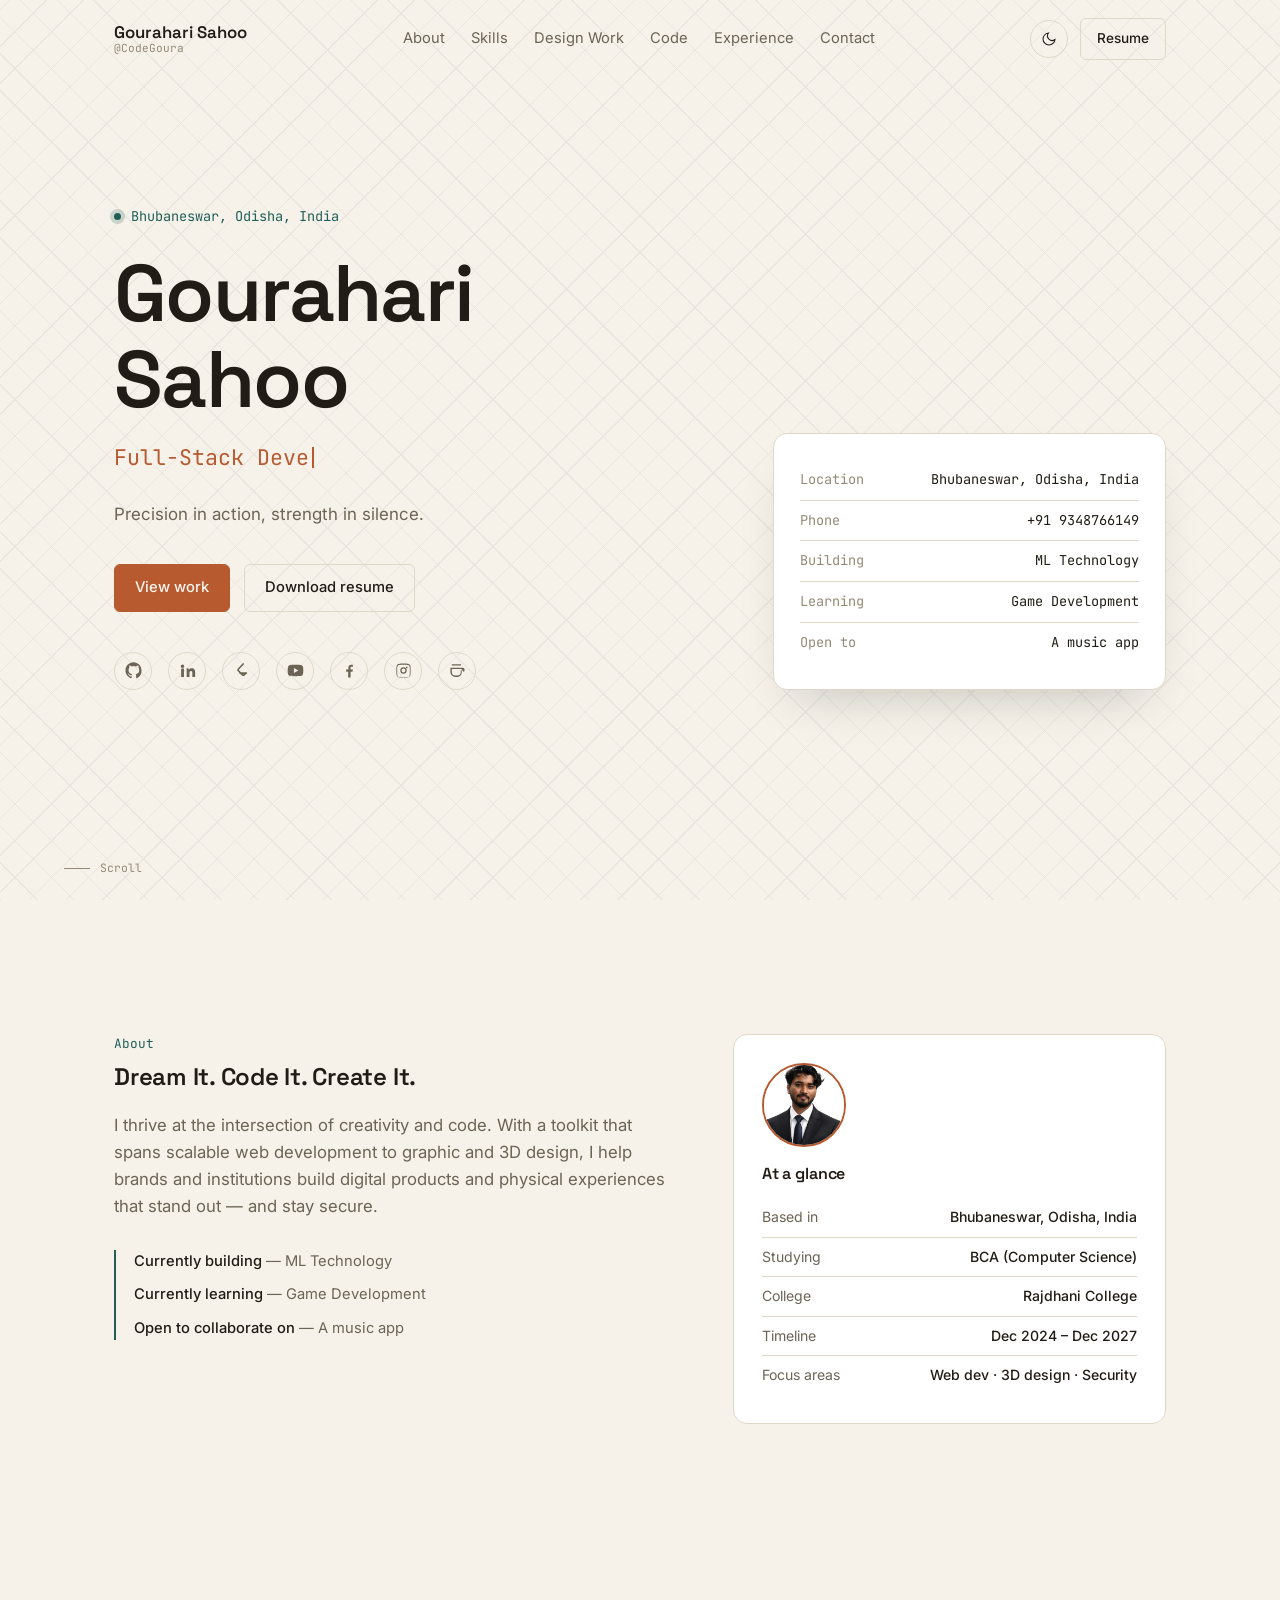
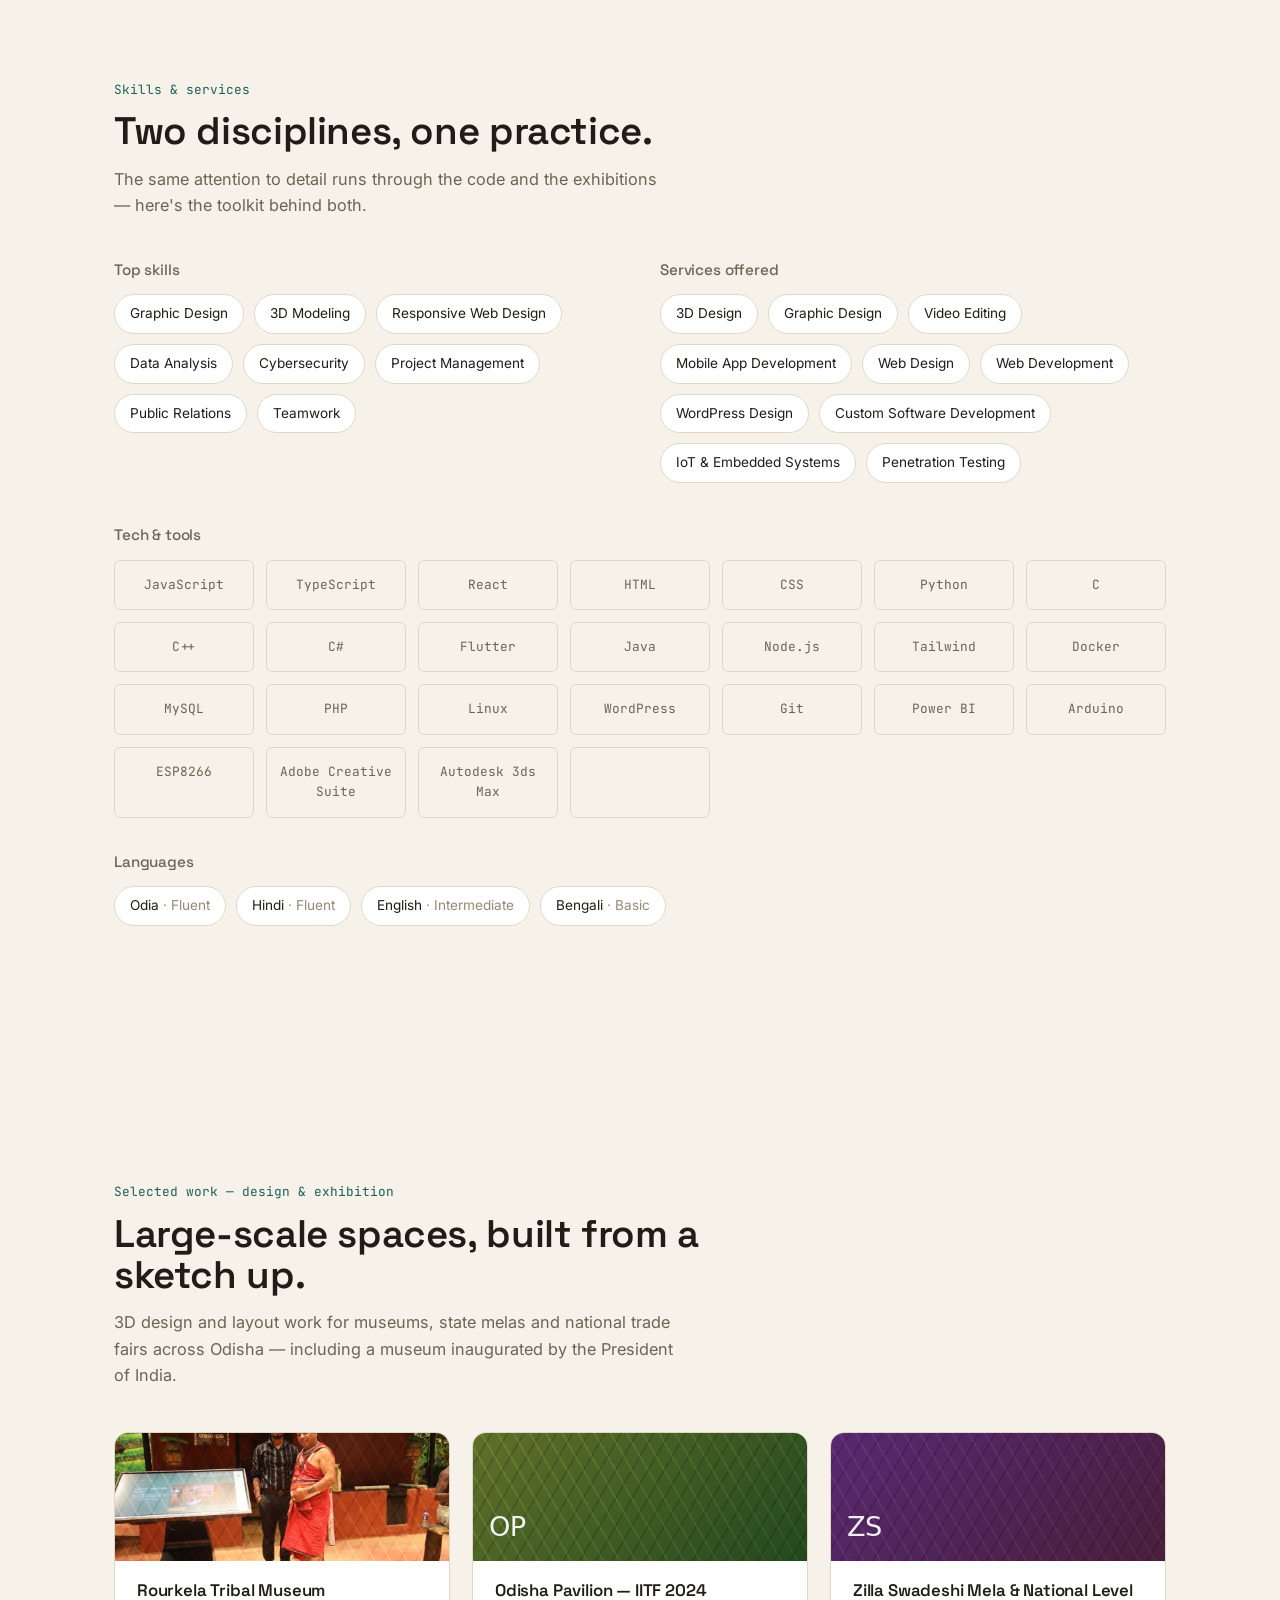
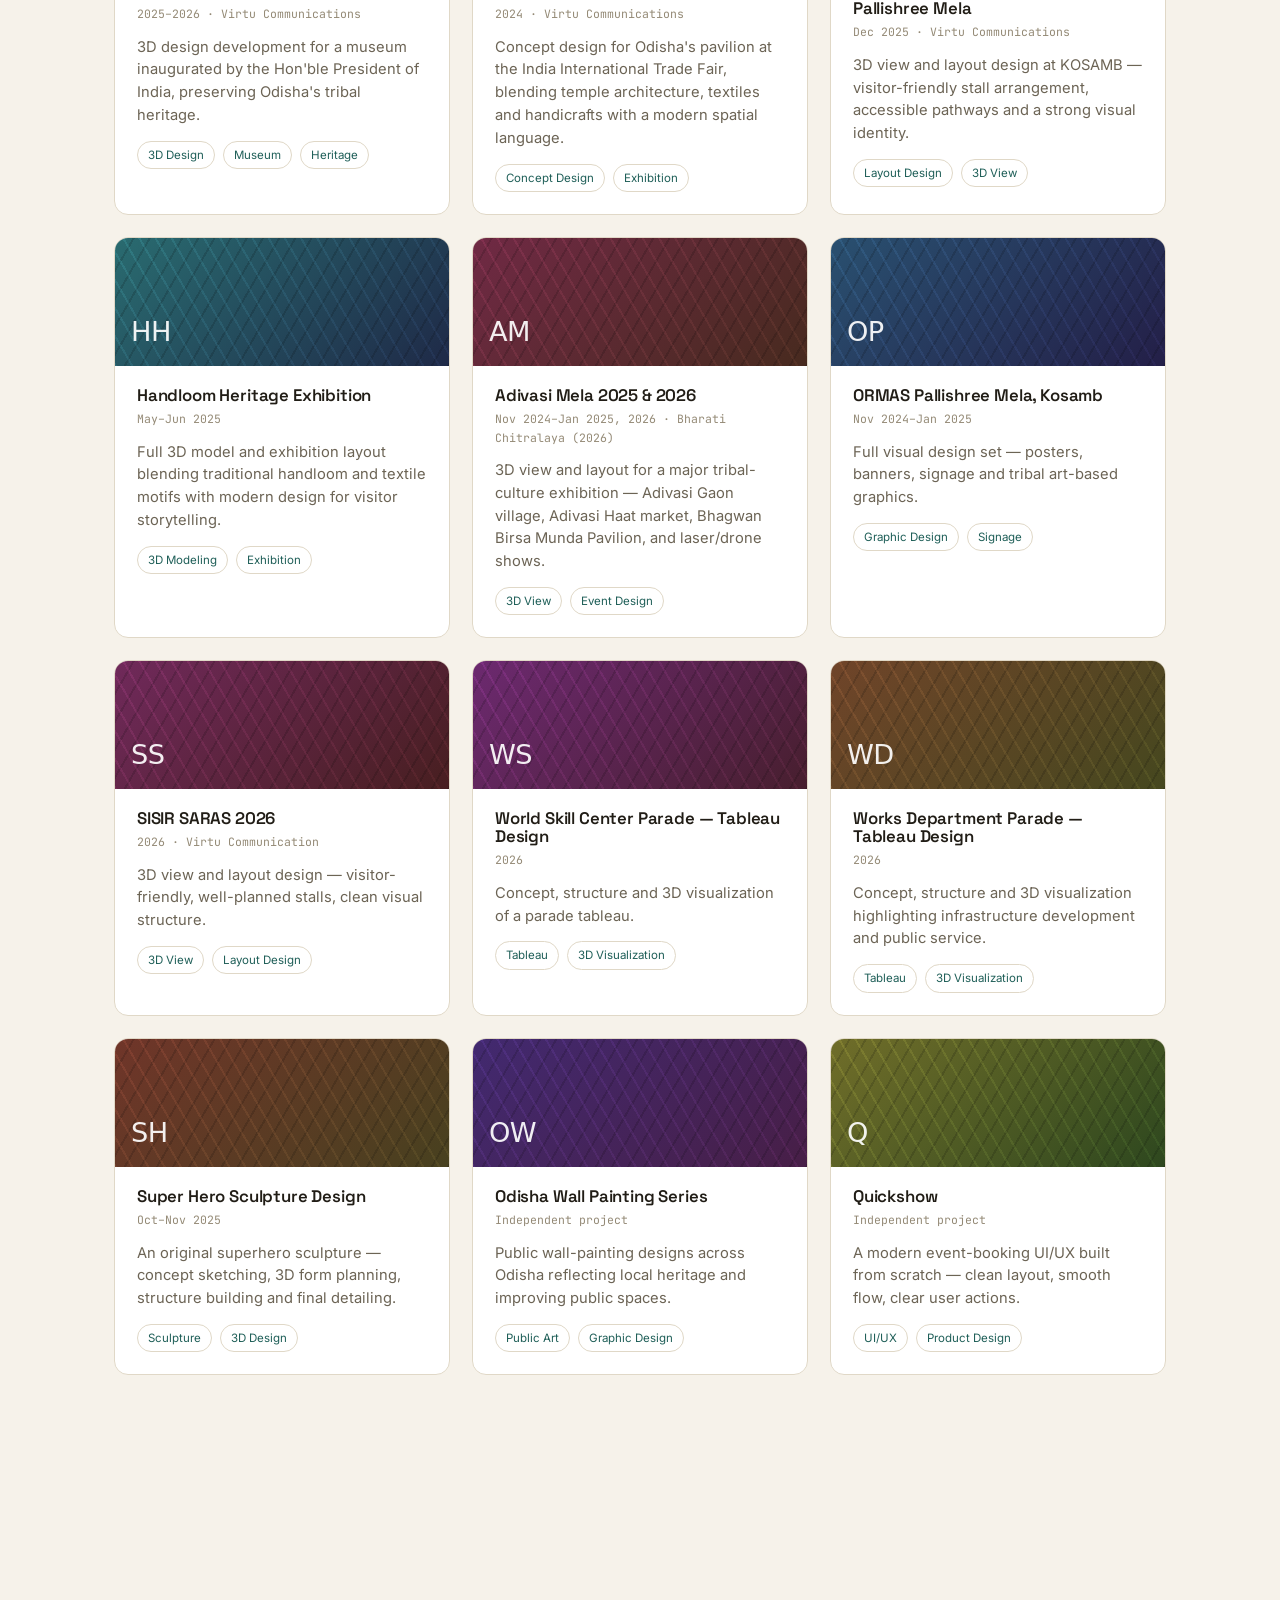
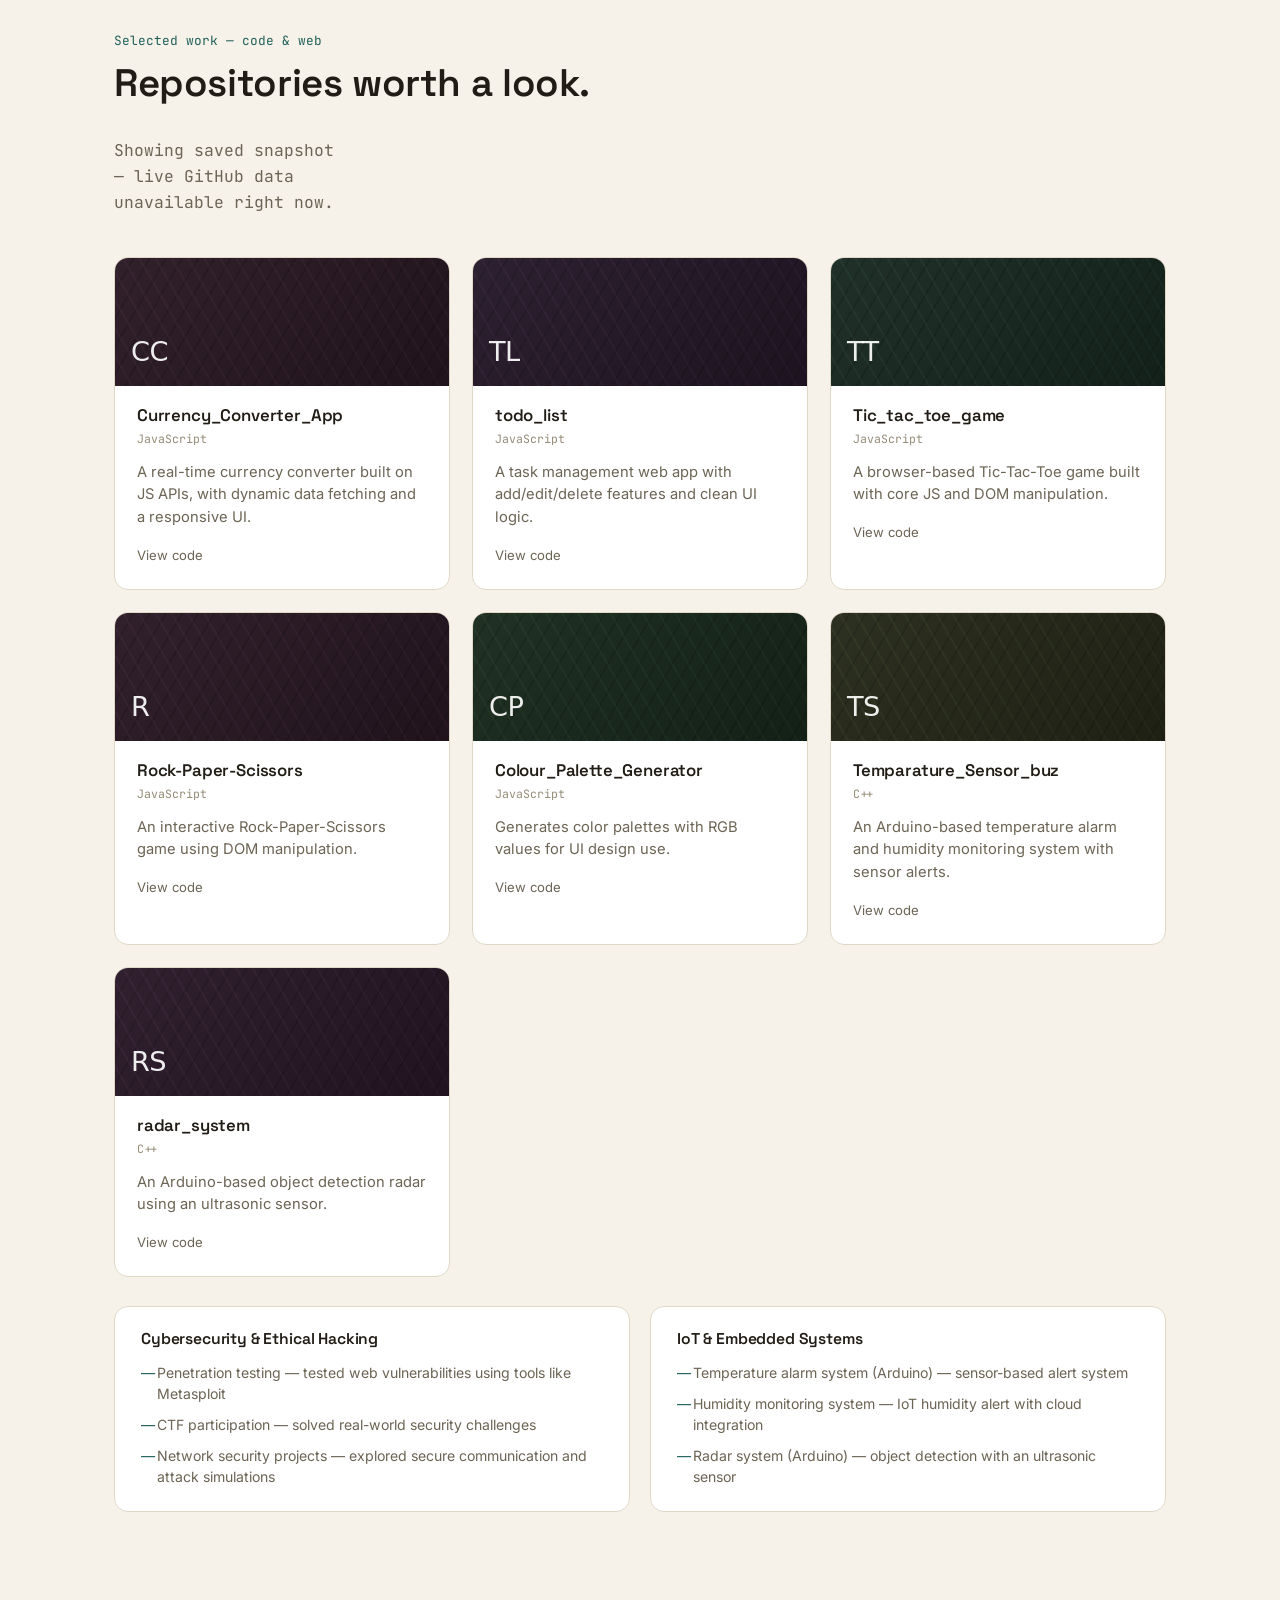
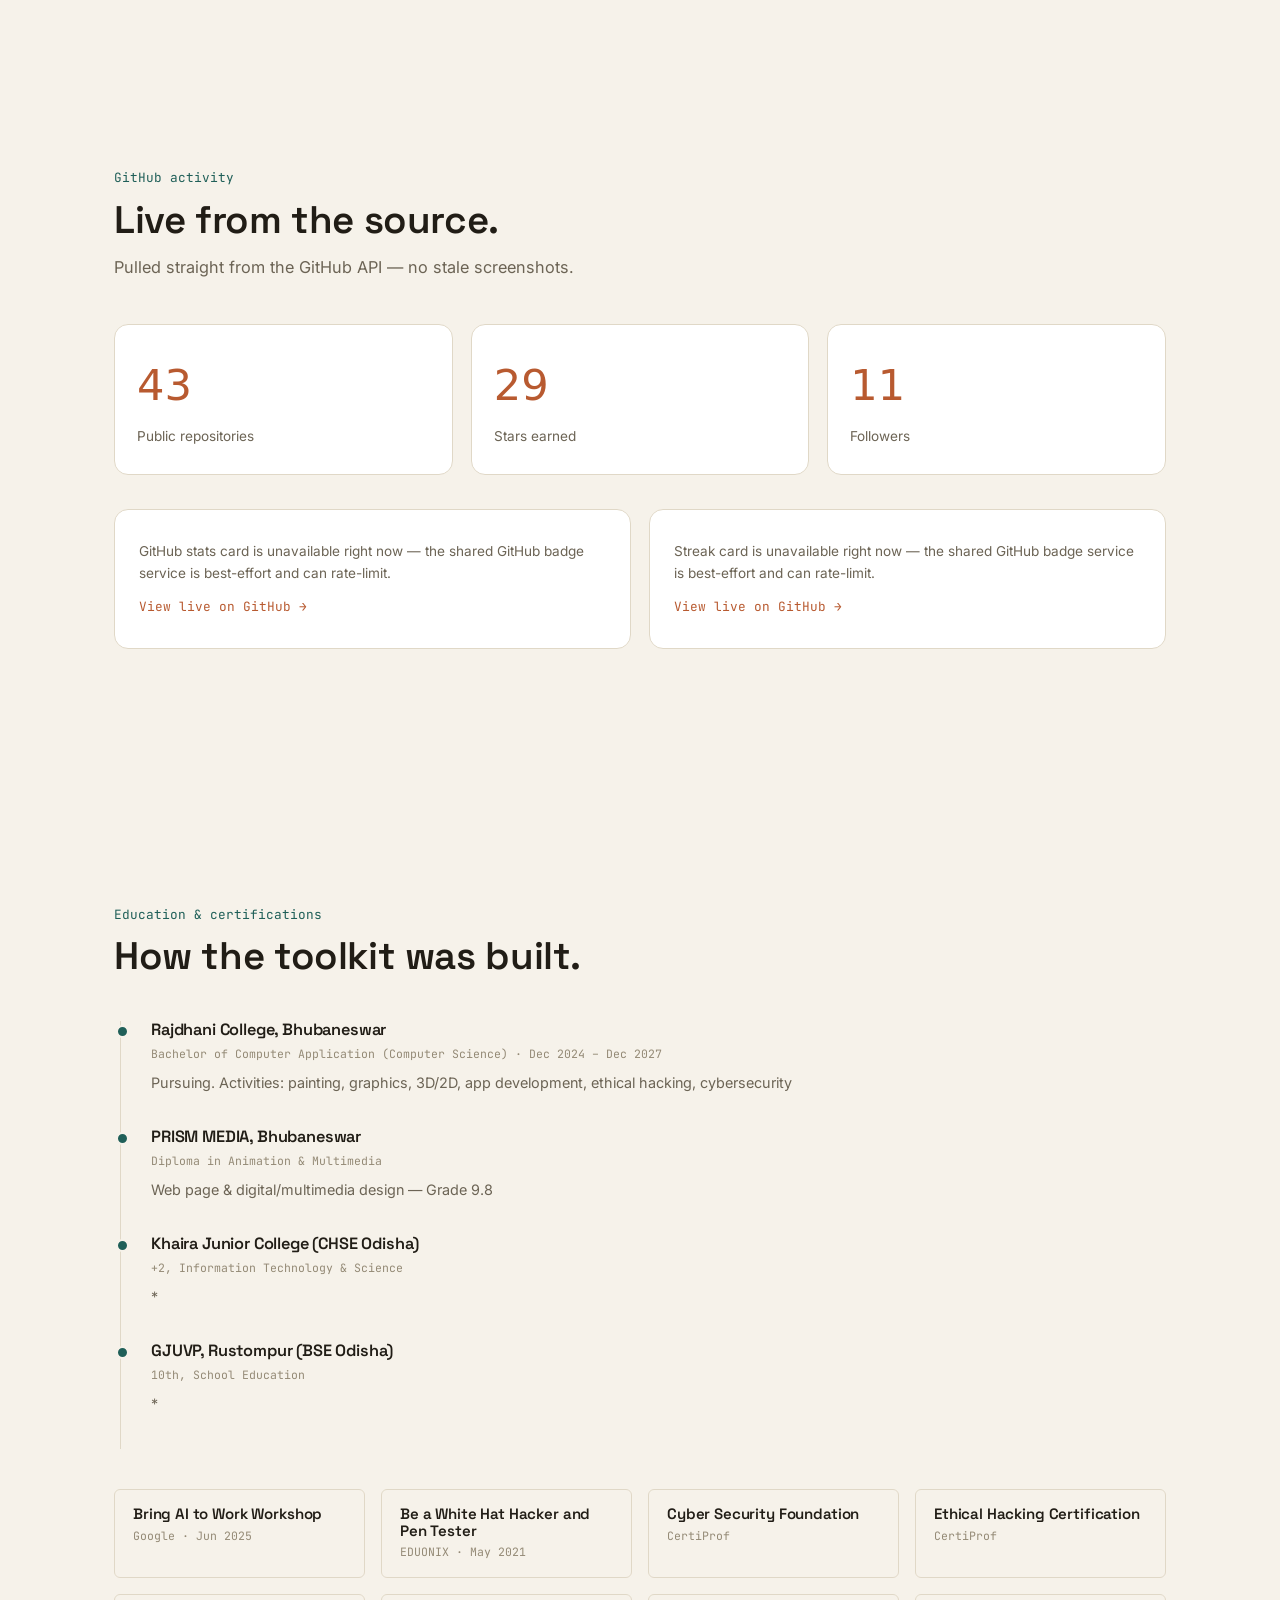
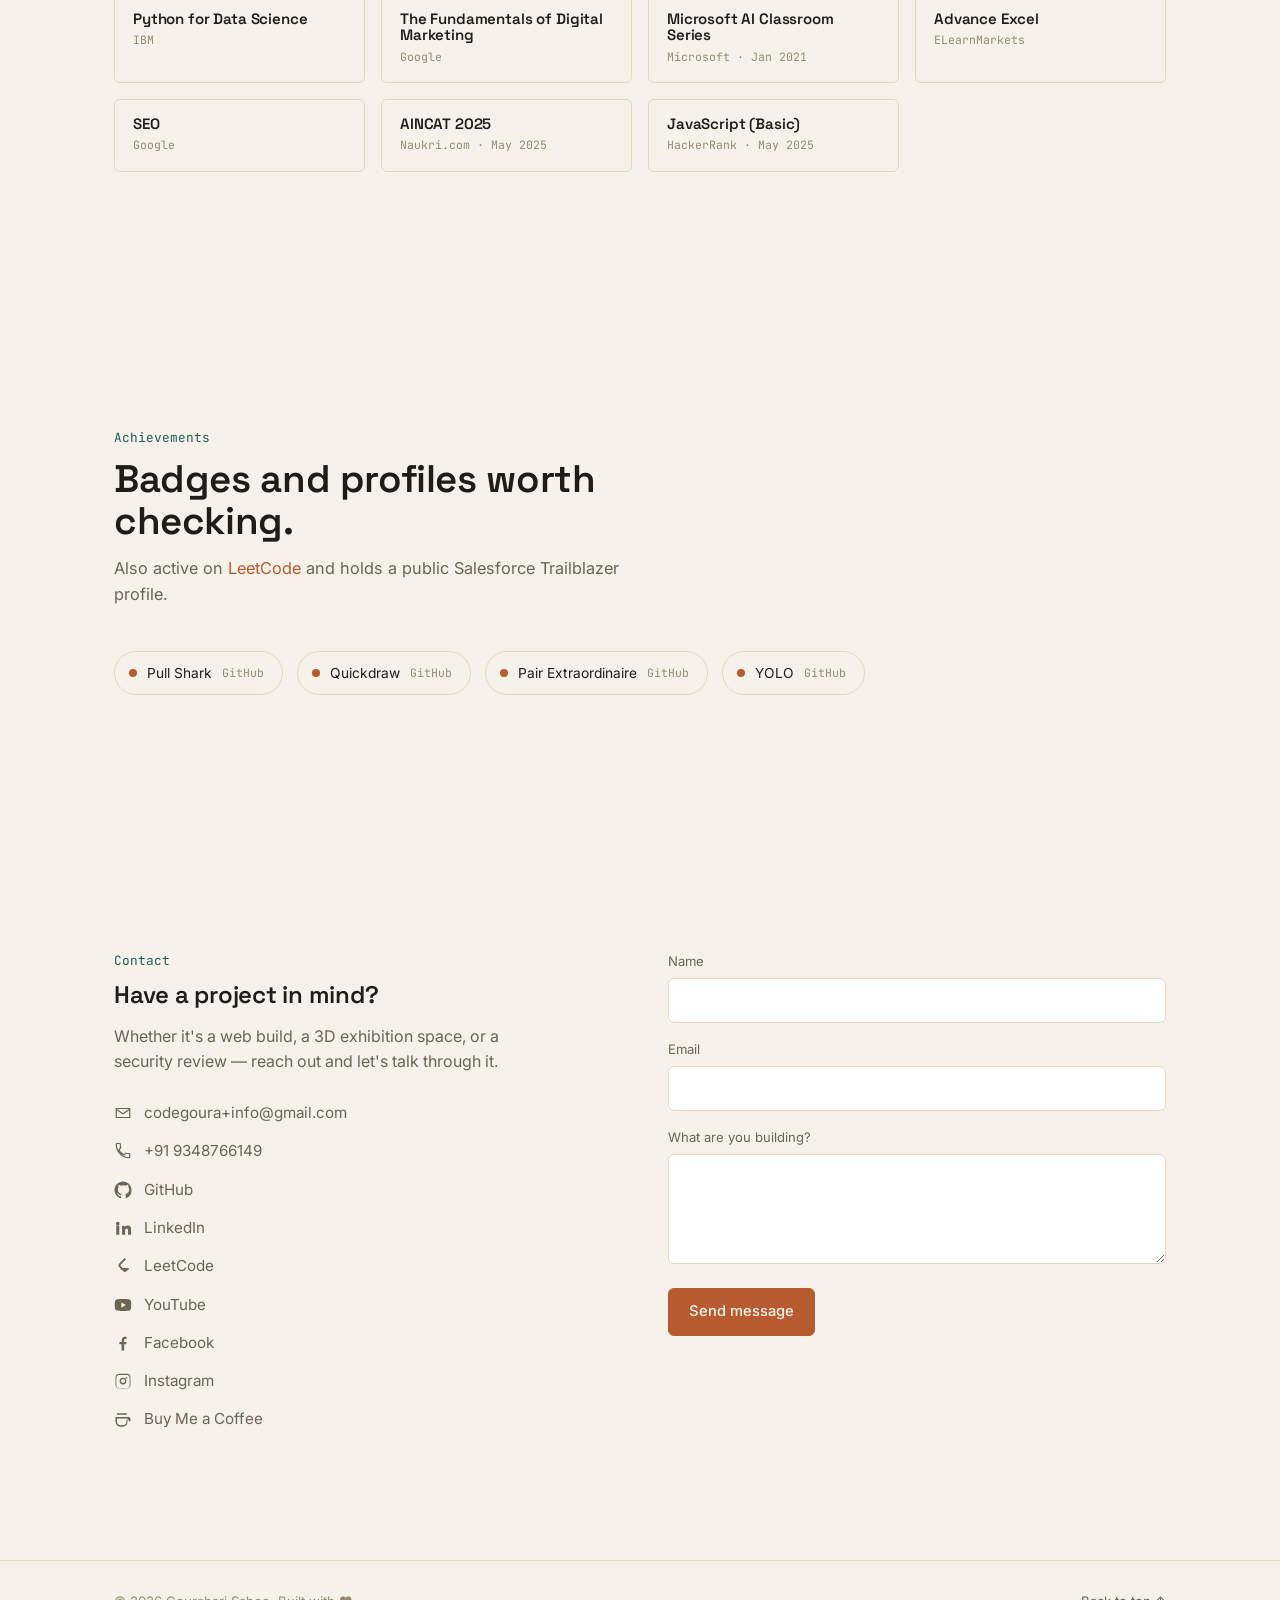
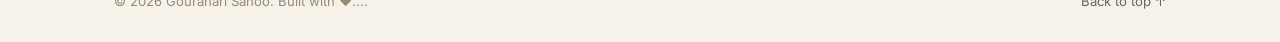
==== commit a18b4949: "Set default theme to light on pages Add data-theme="light" to the <html> element in index.html and 4" ====
--- a/index.html
+++ b/index.html
@@ -1,5 +1,5 @@
 <!doctype html>
-<html lang="en">
+<html lang="en" data-theme="light">
 <head>
 <meta charset="UTF-8" />
 <meta name="viewport" content="width=device-width, initial-scale=1" />
@@ -20,7 +20,7 @@
 <link rel="stylesheet" href="assets/css/themes.css" />
 <link rel="stylesheet" href="assets/css/style.css" />
 </head>
-<body data-theme="dark">
+<body>
 
 <a class="skip-link" href="#main">Skip to content</a>
 <div class="weave-bg" aria-hidden="true"></div>
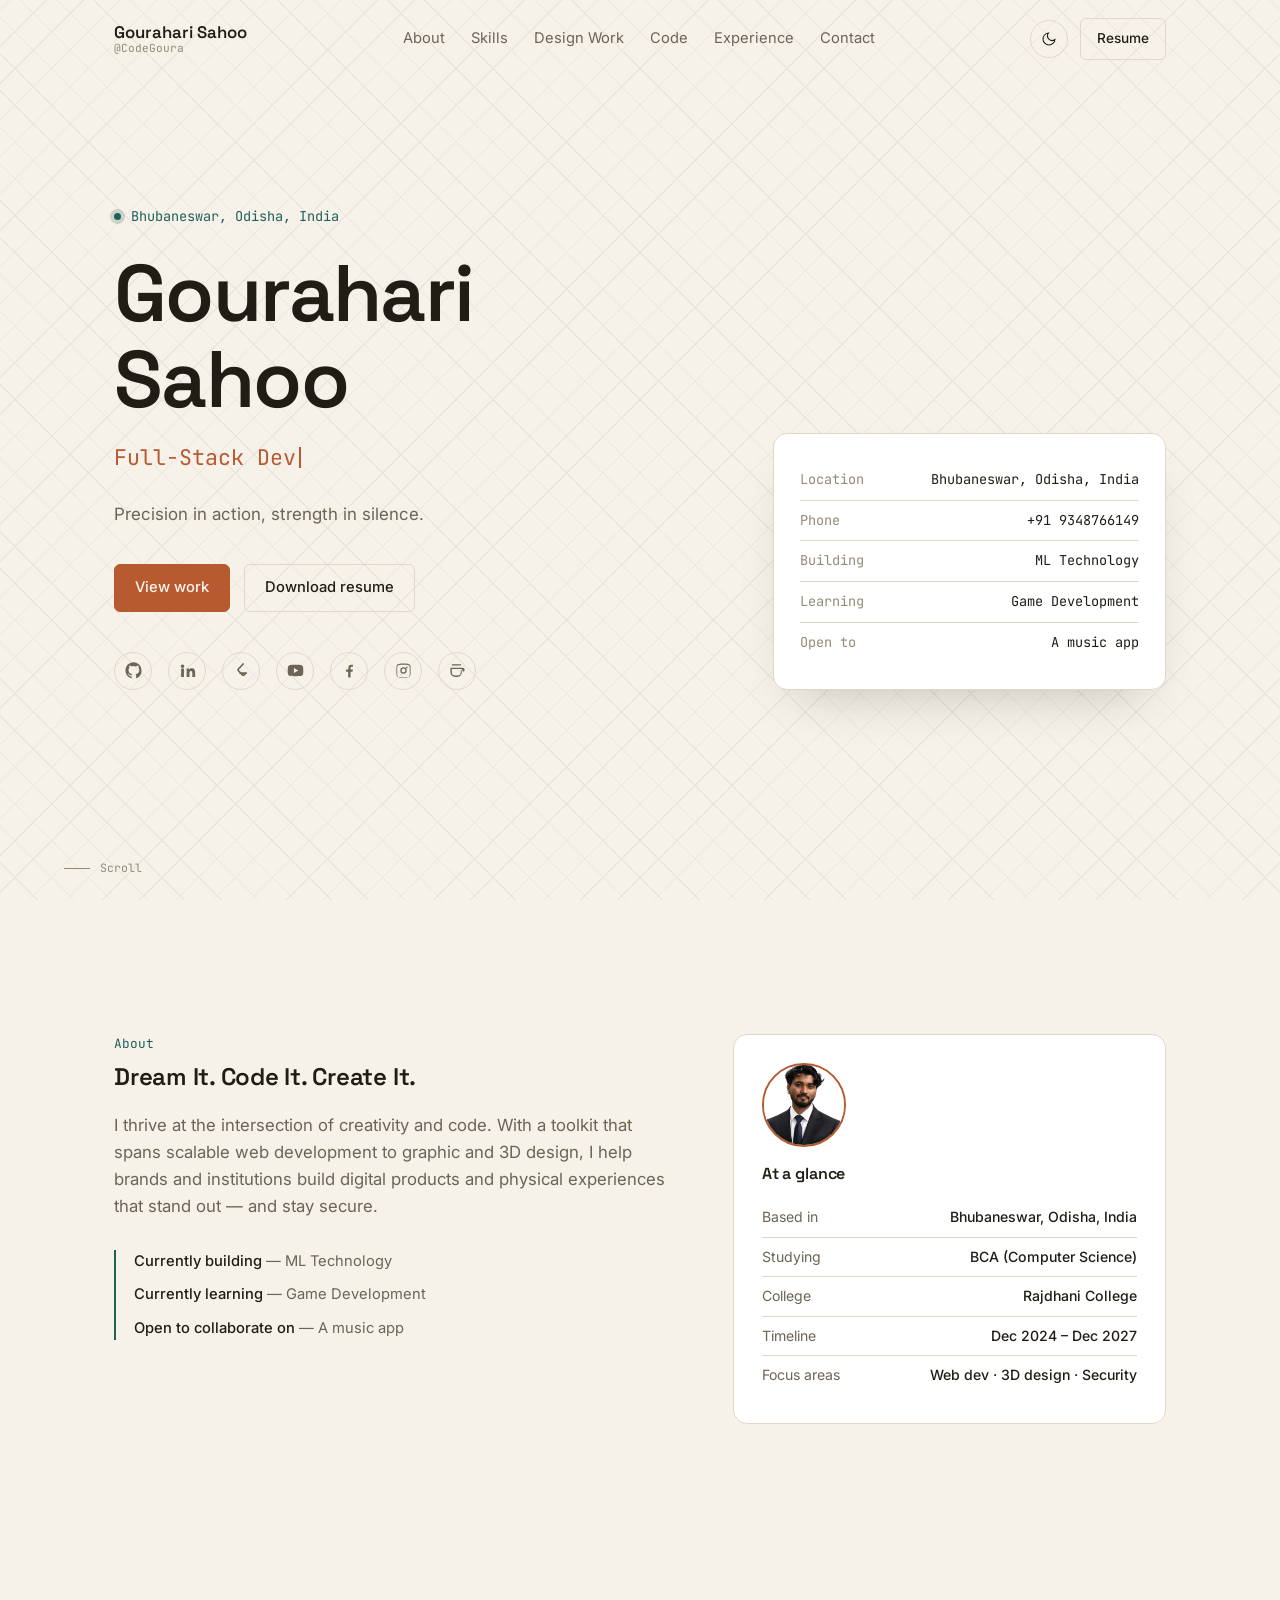
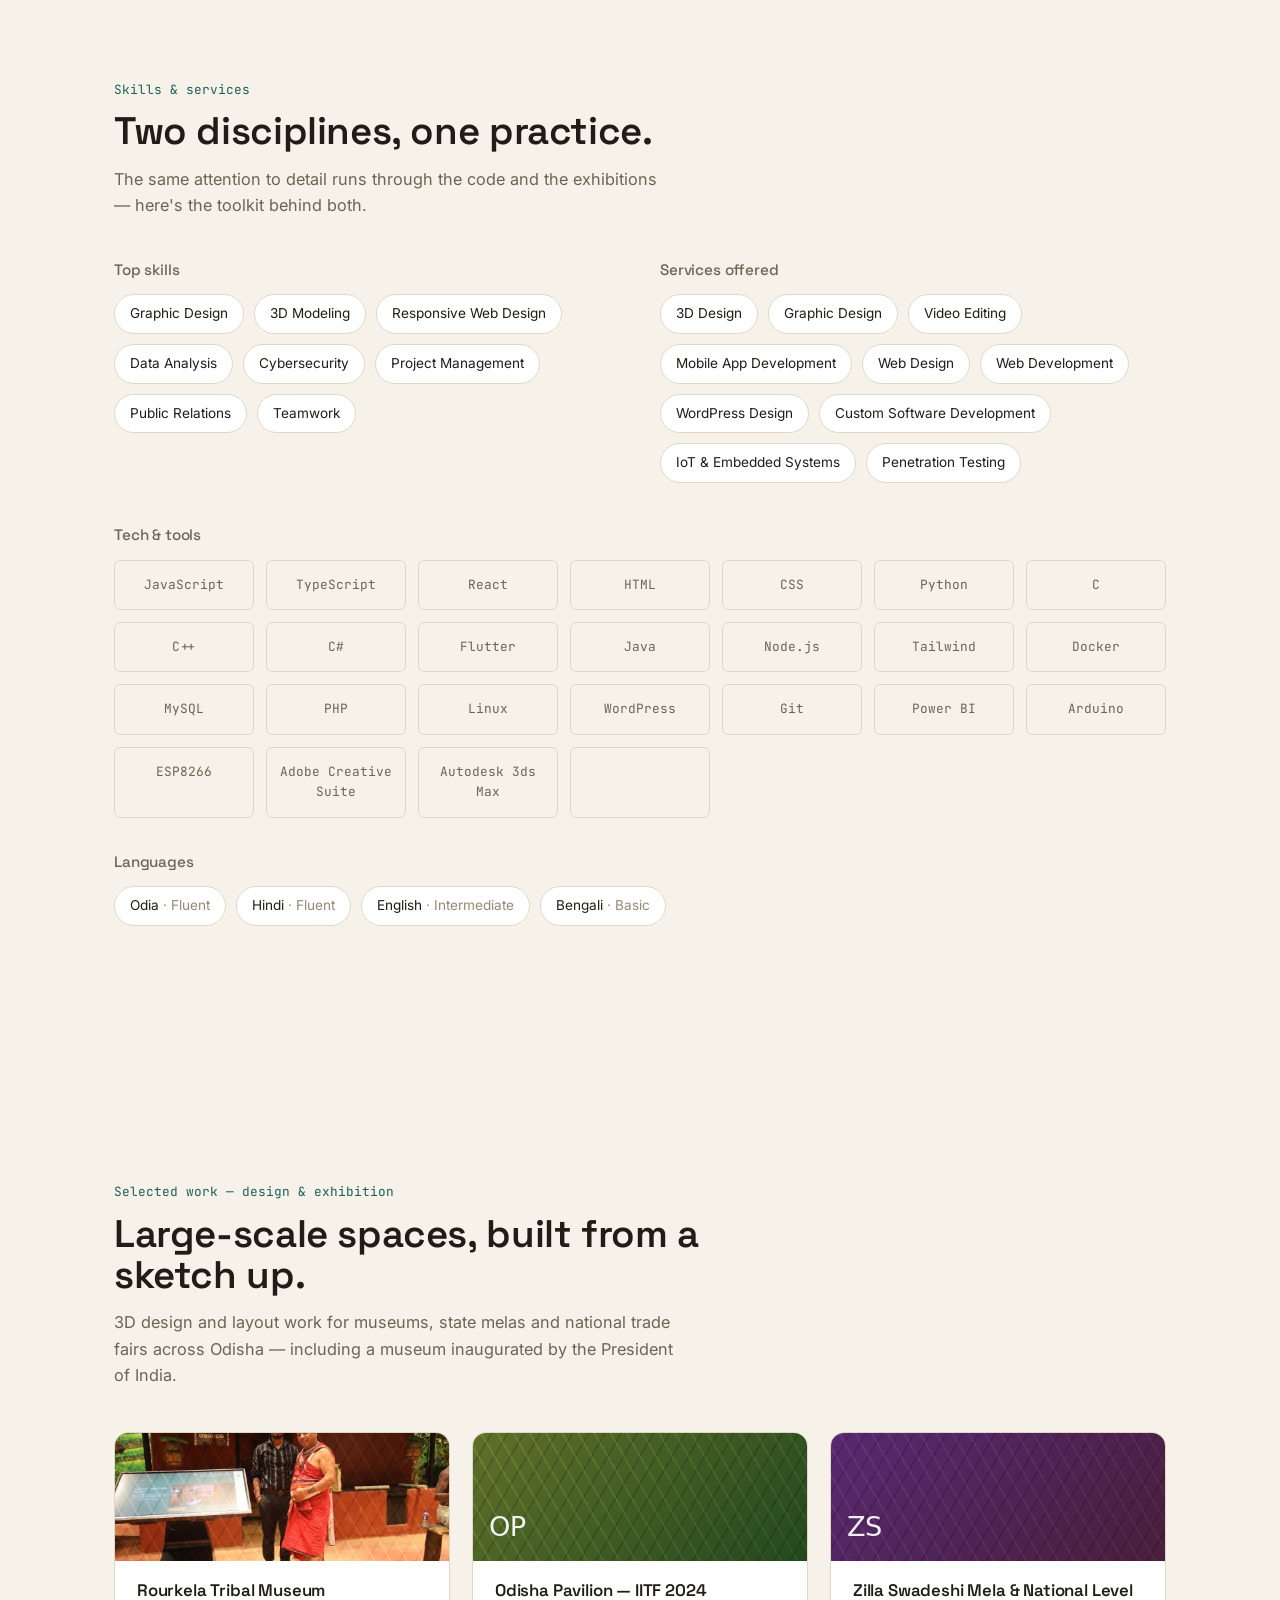
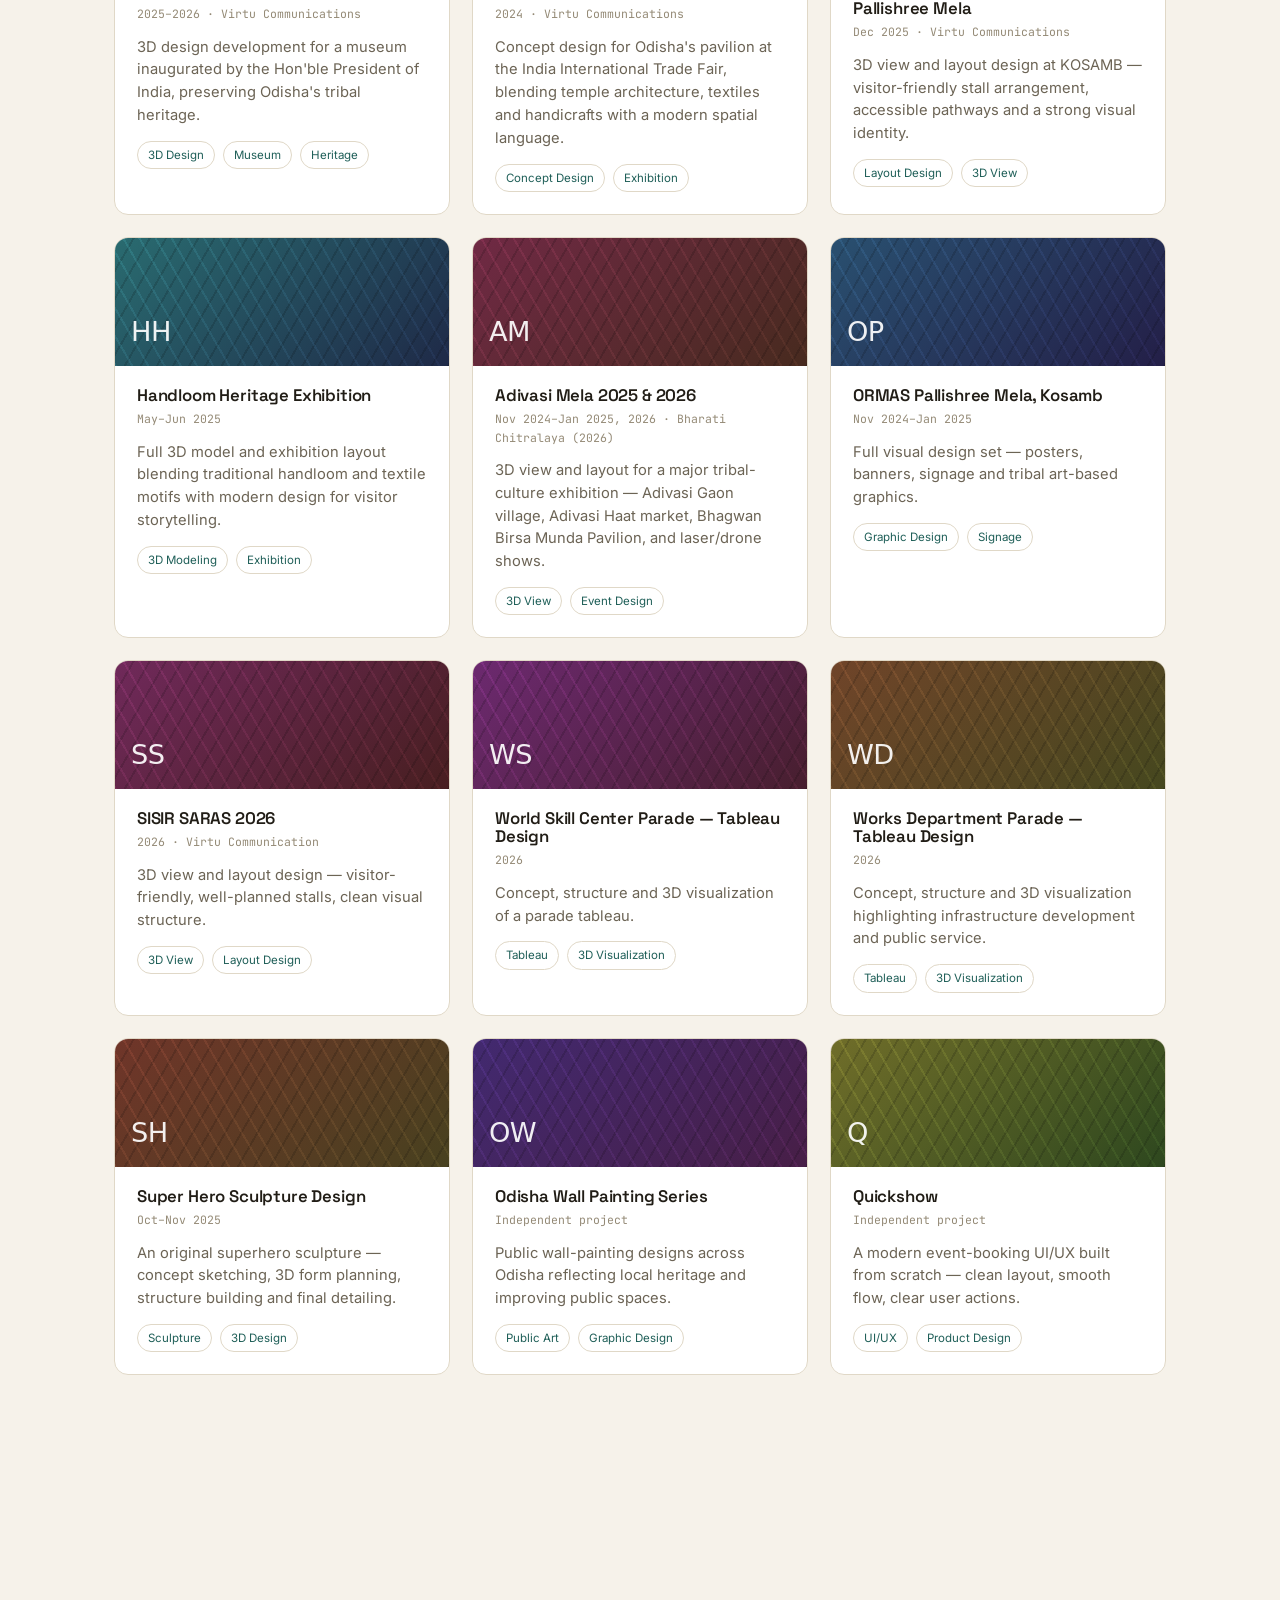
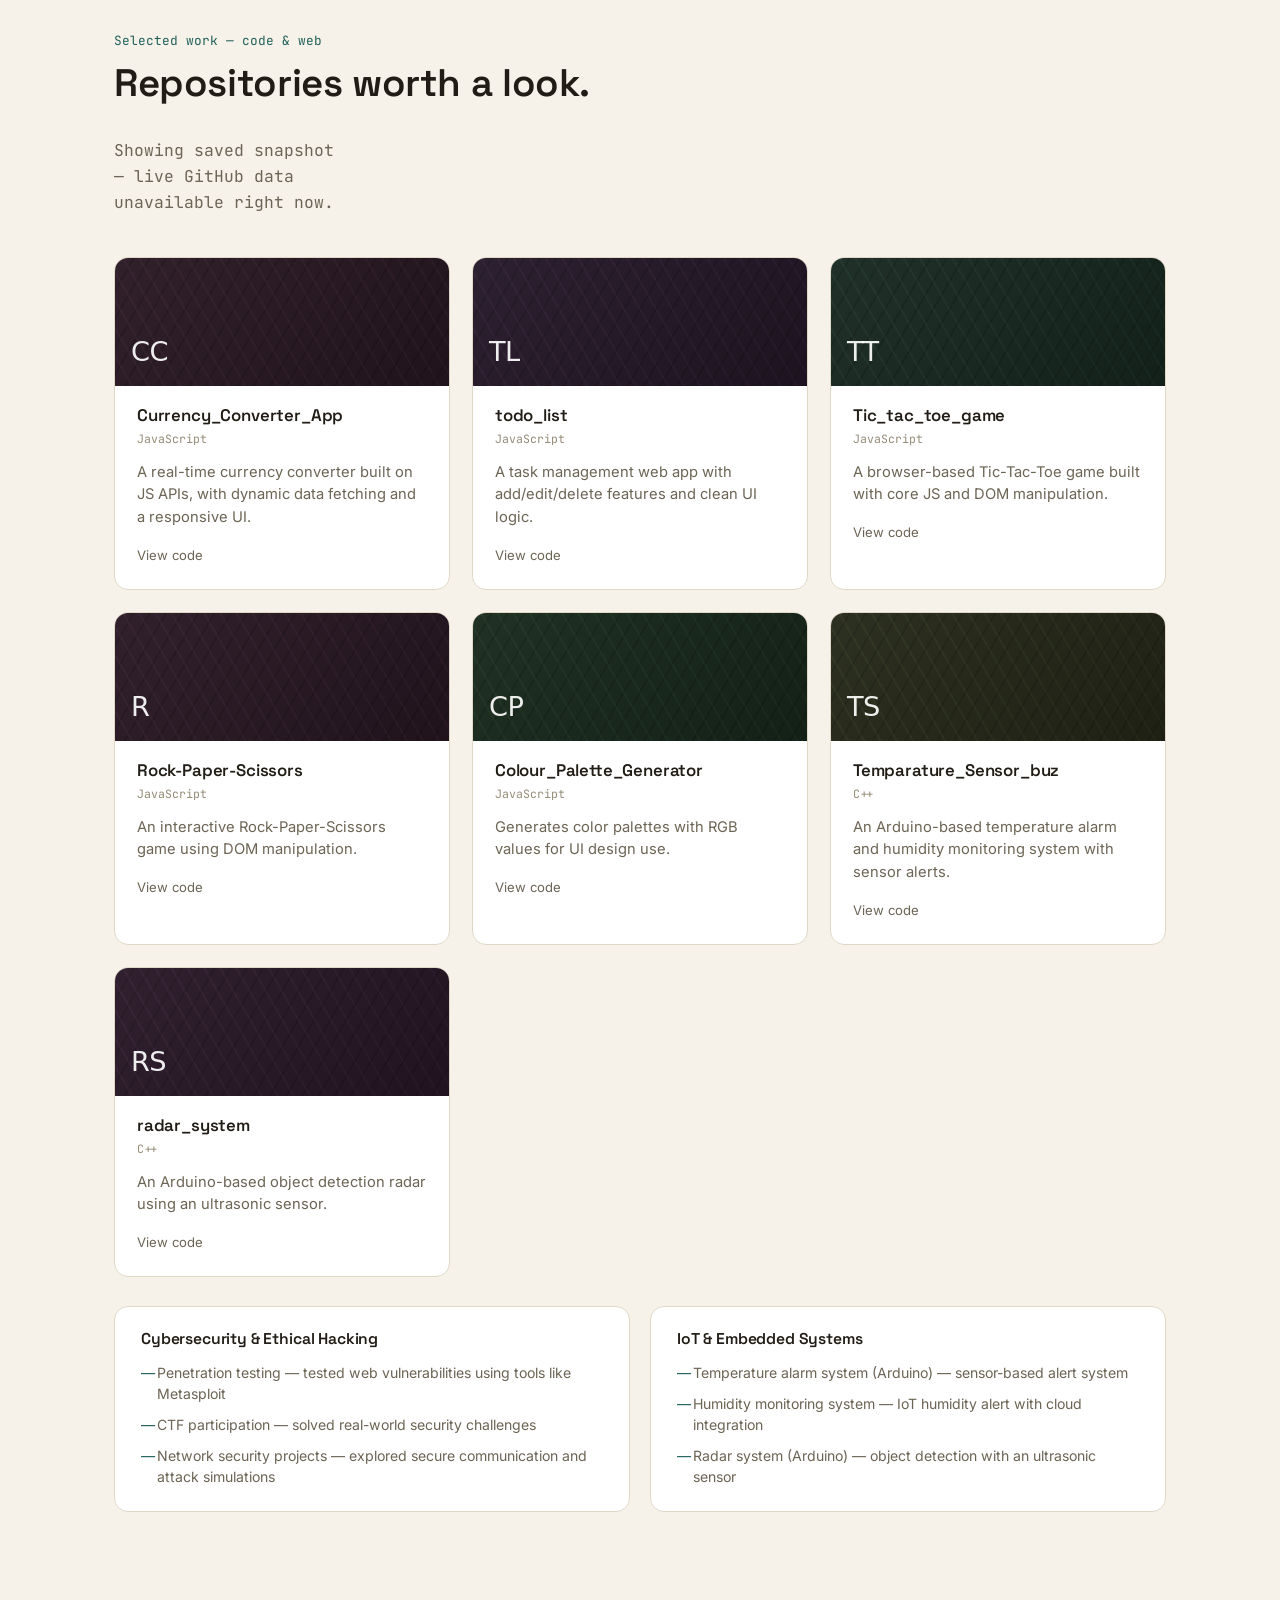
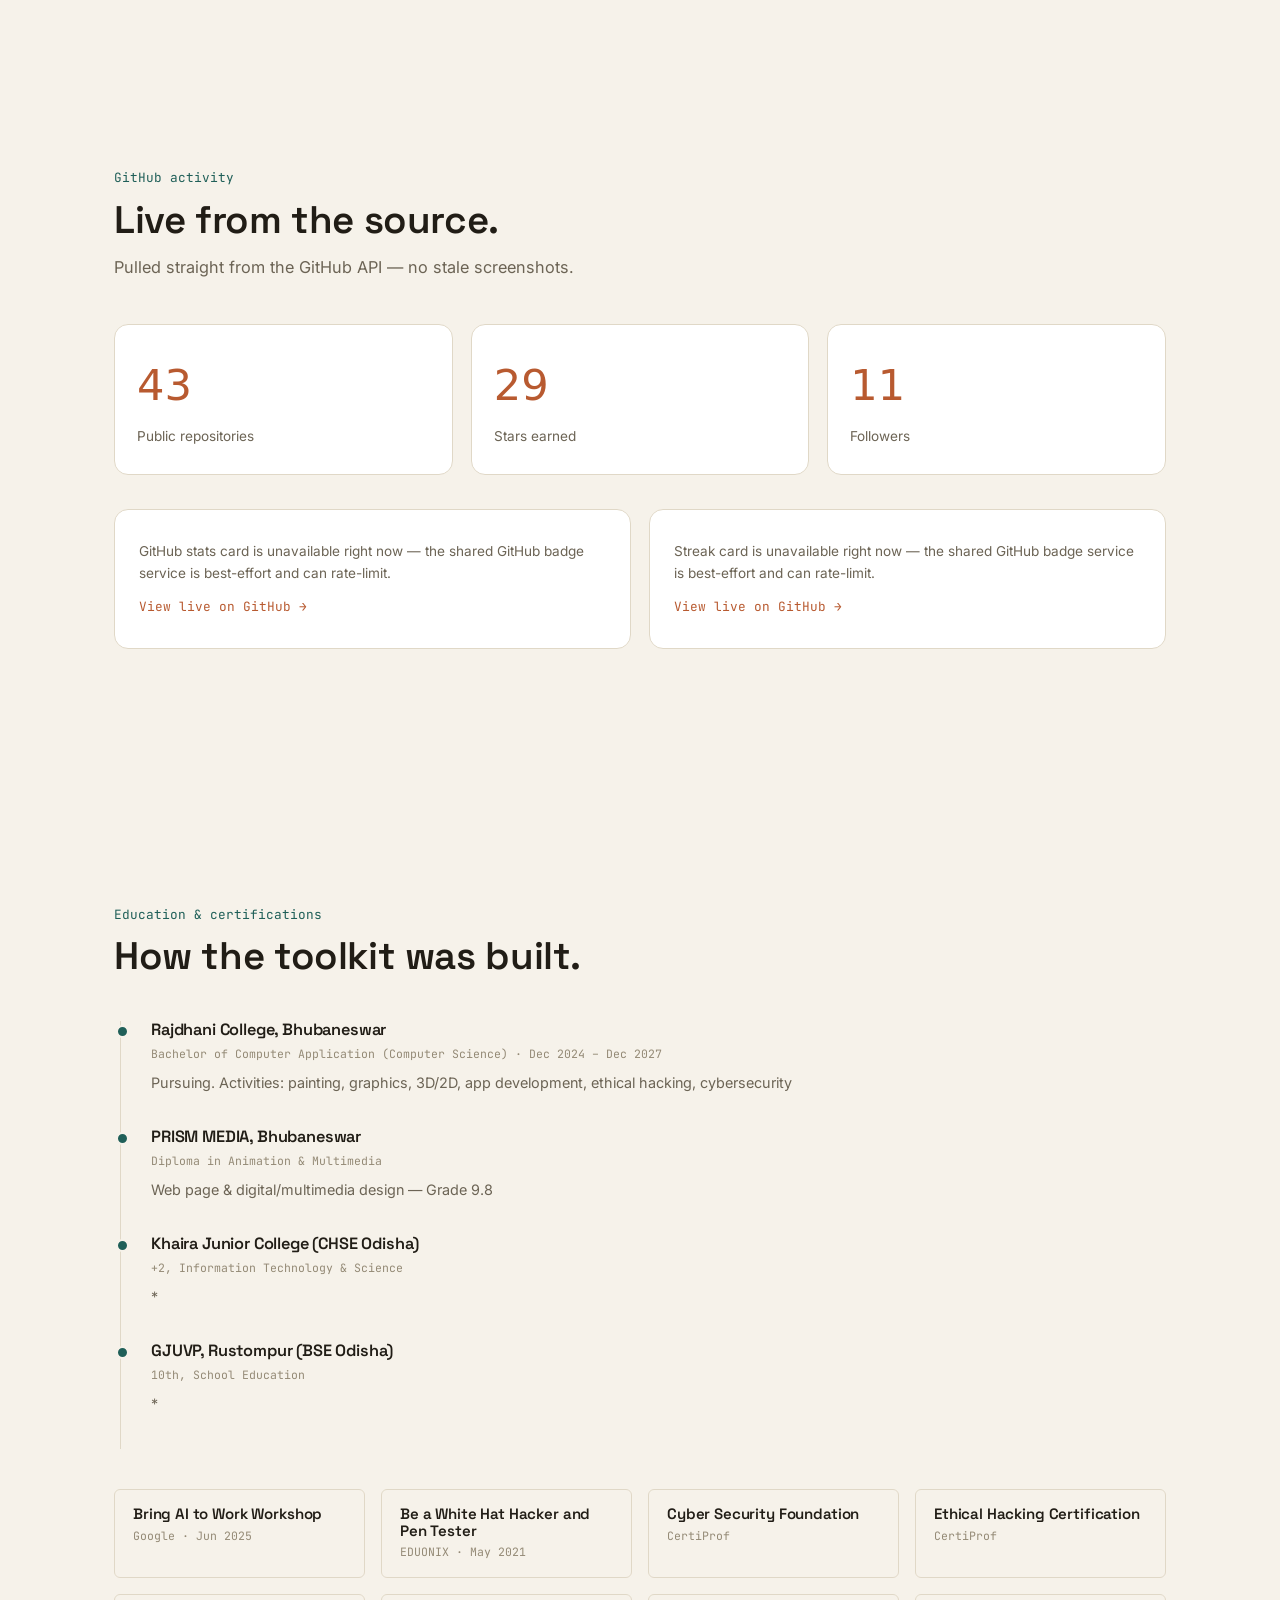
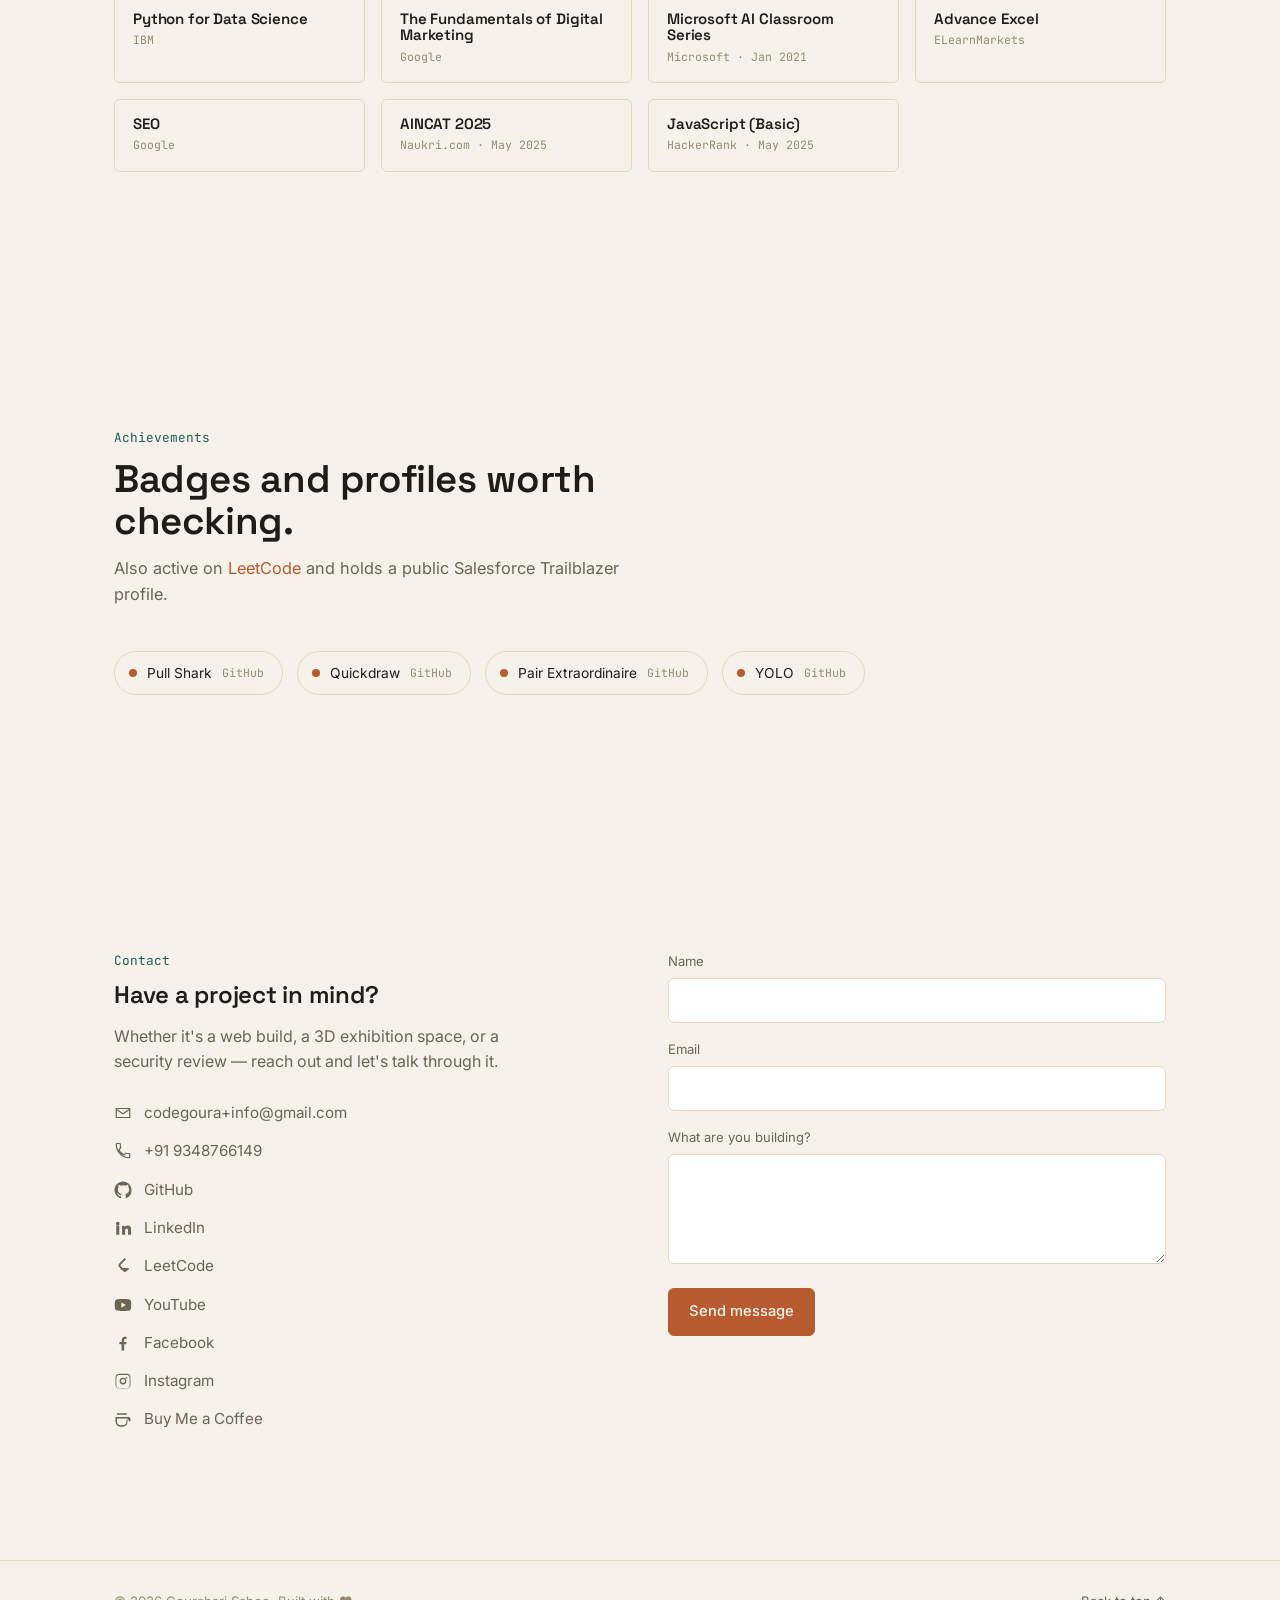
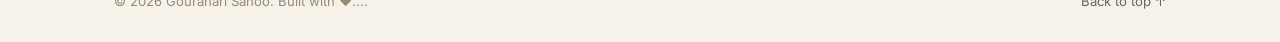
==== commit 9e4c8b11: "Fix GitHub Pages asset and homepage paths This update switches the 404 page and homepage links to th" ====
--- a/index.html
+++ b/index.html
@@ -10,8 +10,12 @@
 <meta property="og:type" content="website" />
 <meta property="og:title" content="Gourahari Sahoo — Full-Stack Developer & 3D Designer" />
 <meta property="og:description" content="Full-Stack Developer, Graphic & 3D Designer, and Cybersecurity enthusiast — Bhubaneswar, Odisha." />
-<meta property="og:image" content="assets/images/og-image.png" />
+<meta property="og:url" content="https://codegoura.github.io/gourahariweb/" />
+<meta property="og:image" content="https://codegoura.github.io/gourahariweb/assets/images/og-image.png" />
 <meta name="twitter:card" content="summary_large_image" />
+<meta name="twitter:title" content="Gourahari Sahoo — Full-Stack Developer &amp; 3D Designer" />
+<meta name="twitter:description" content="Full-Stack Developer, Graphic &amp; 3D Designer, and Cybersecurity enthusiast — Bhubaneswar, Odisha." />
+<meta name="twitter:image" content="https://codegoura.github.io/gourahariweb/assets/images/og-image.png" />
 
 <link rel="preconnect" href="https://fonts.googleapis.com" />
 <link rel="preconnect" href="https://fonts.gstatic.com" crossorigin />
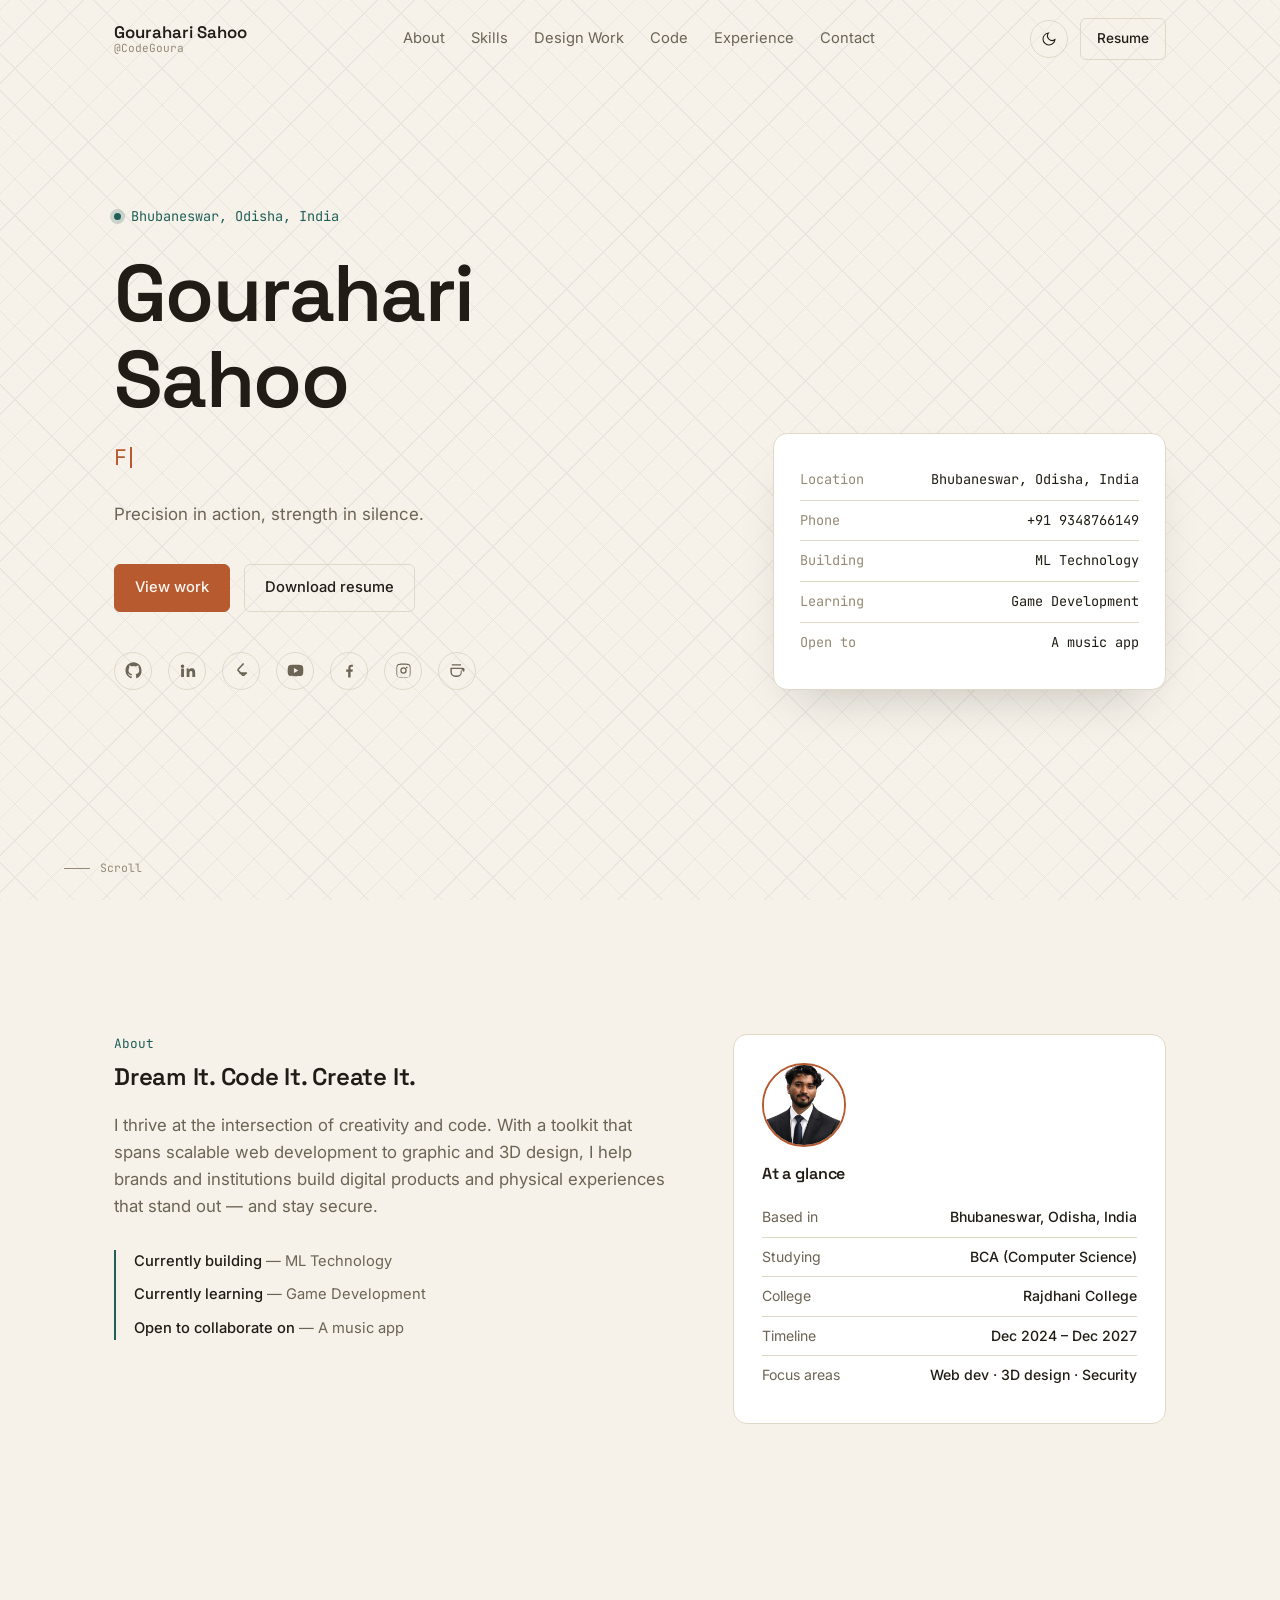
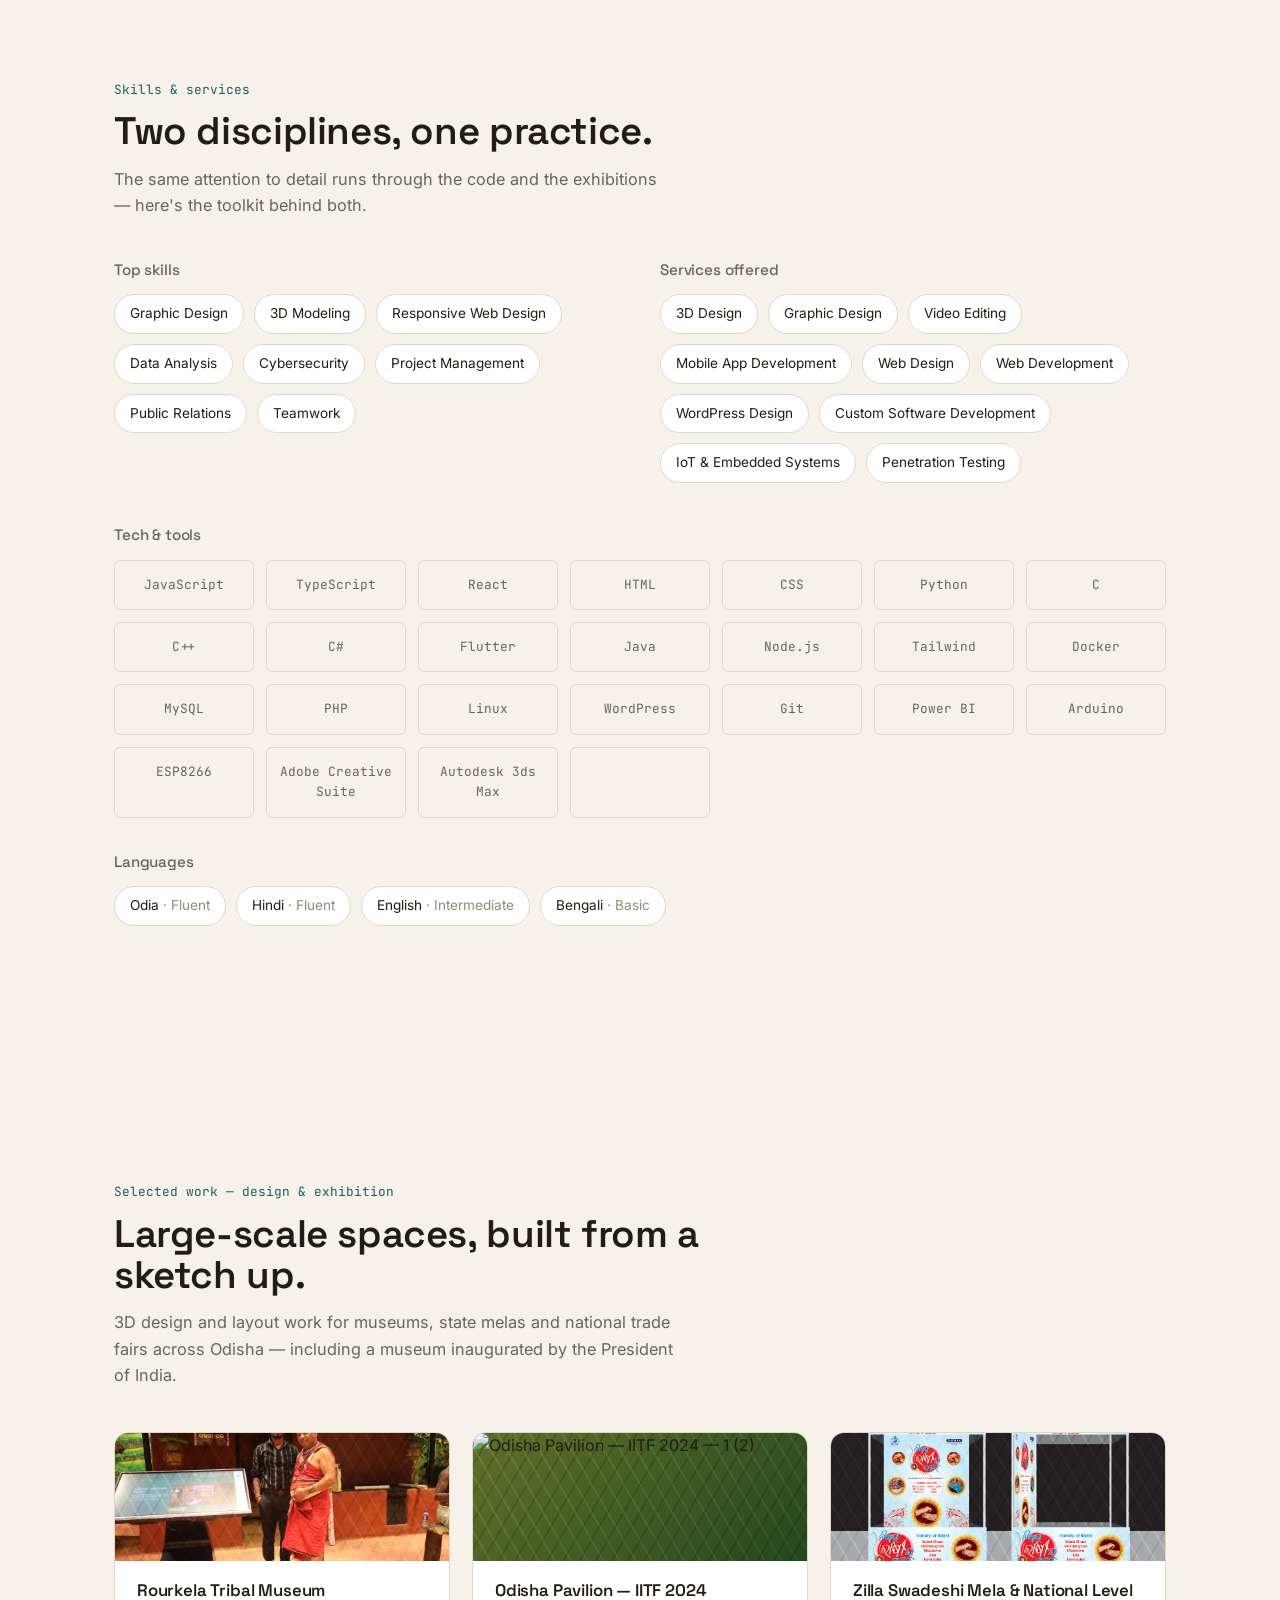
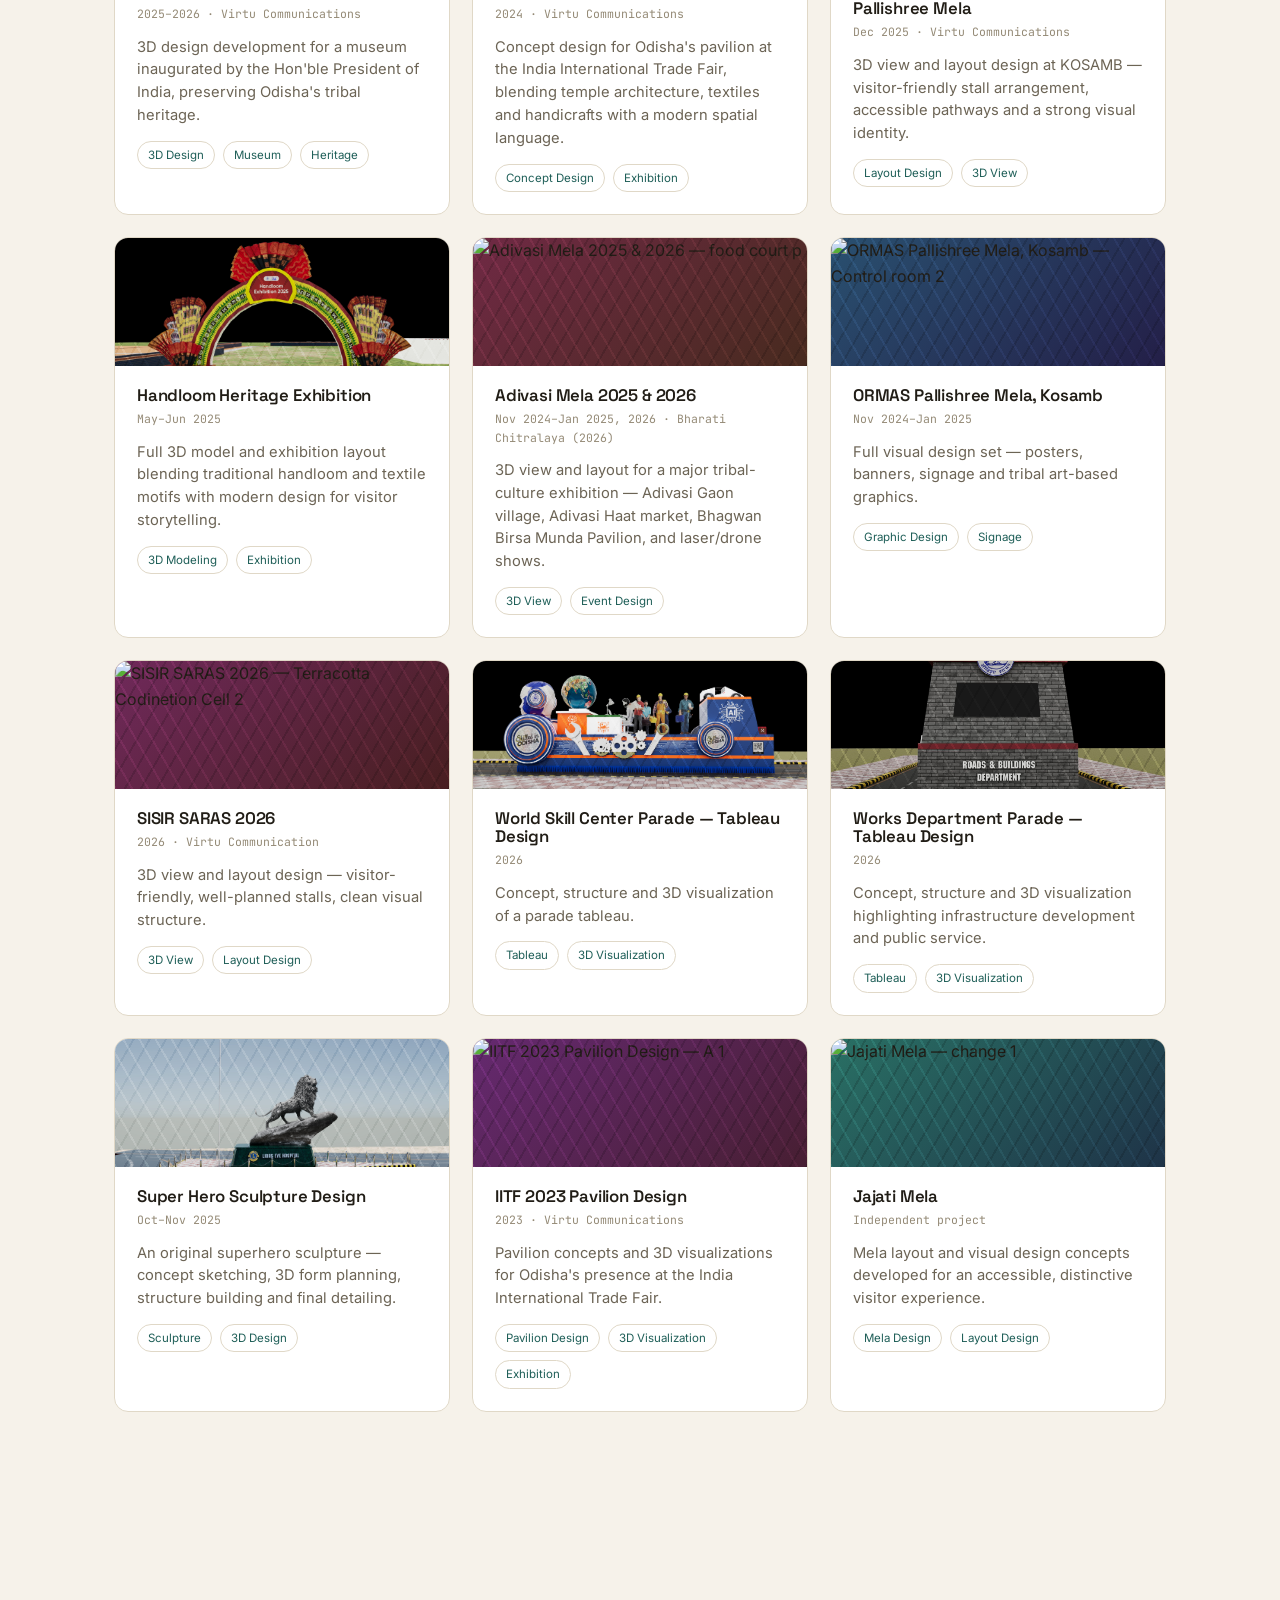
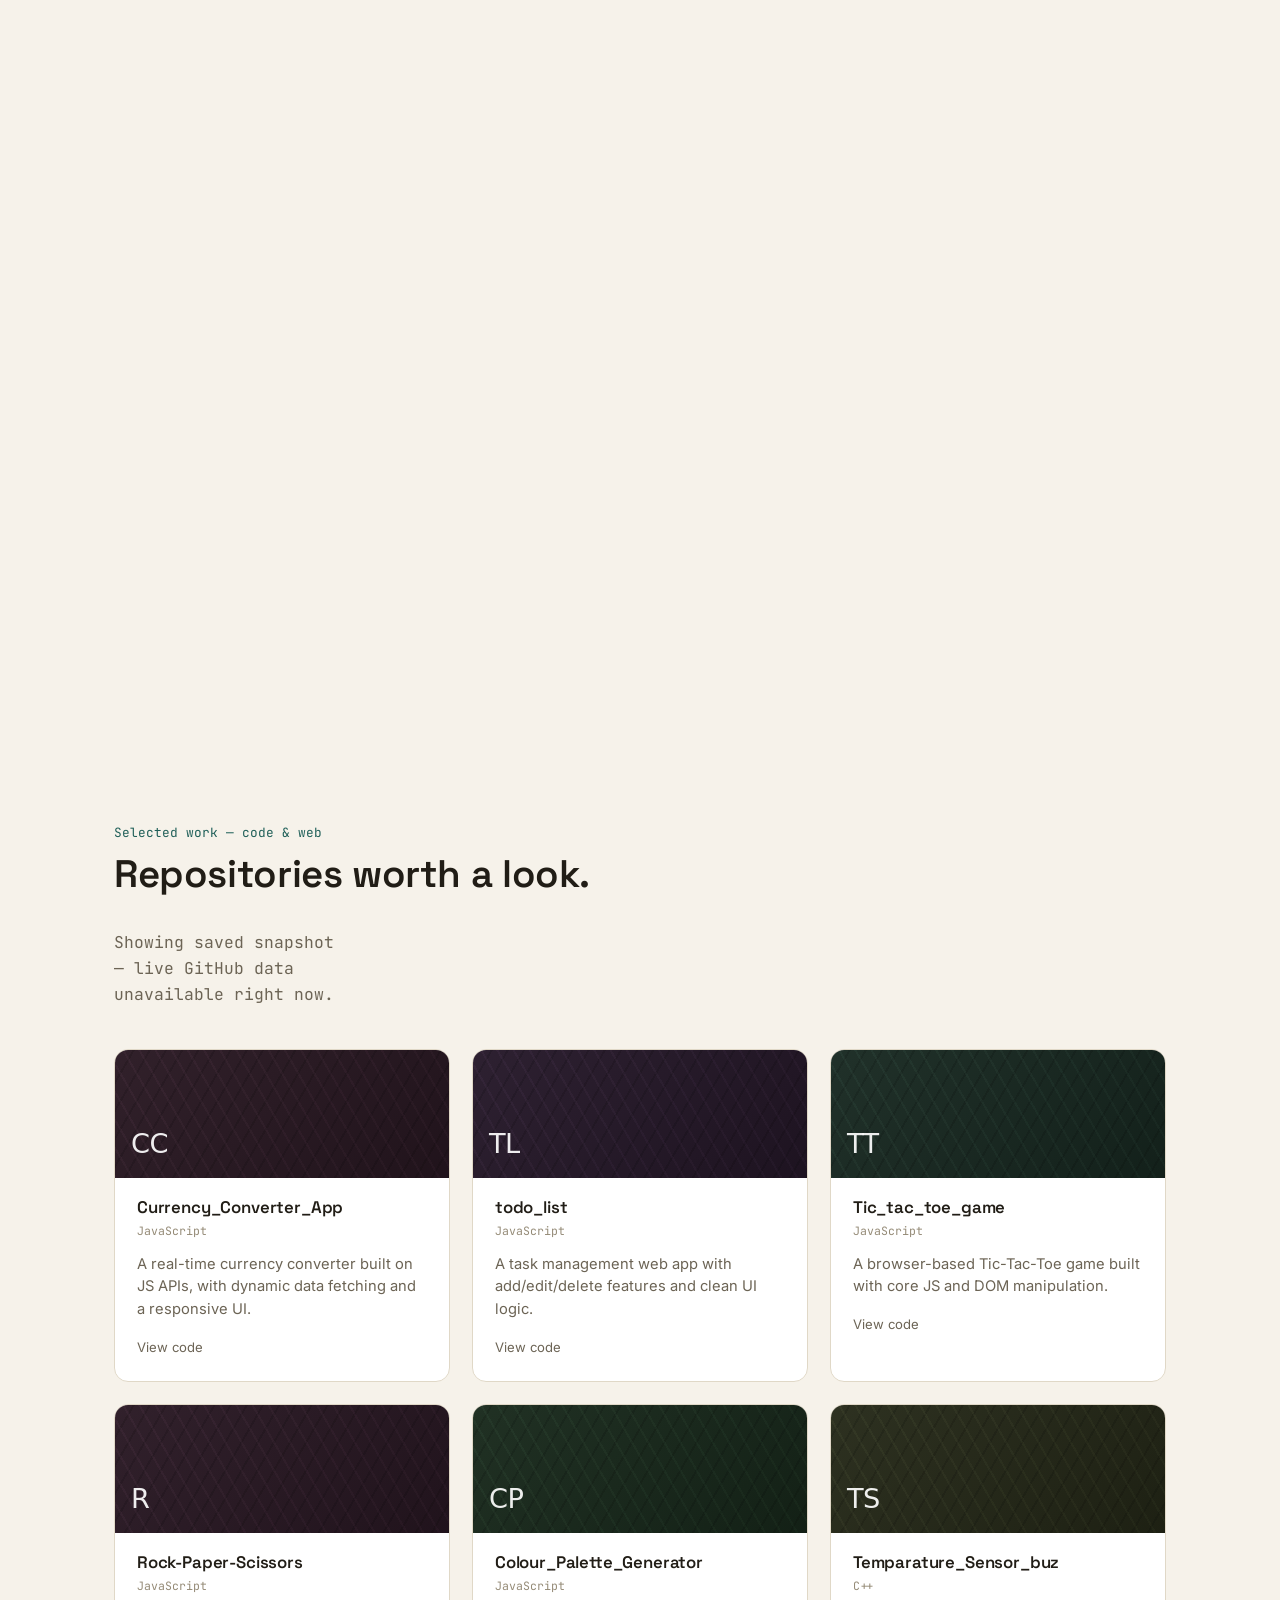
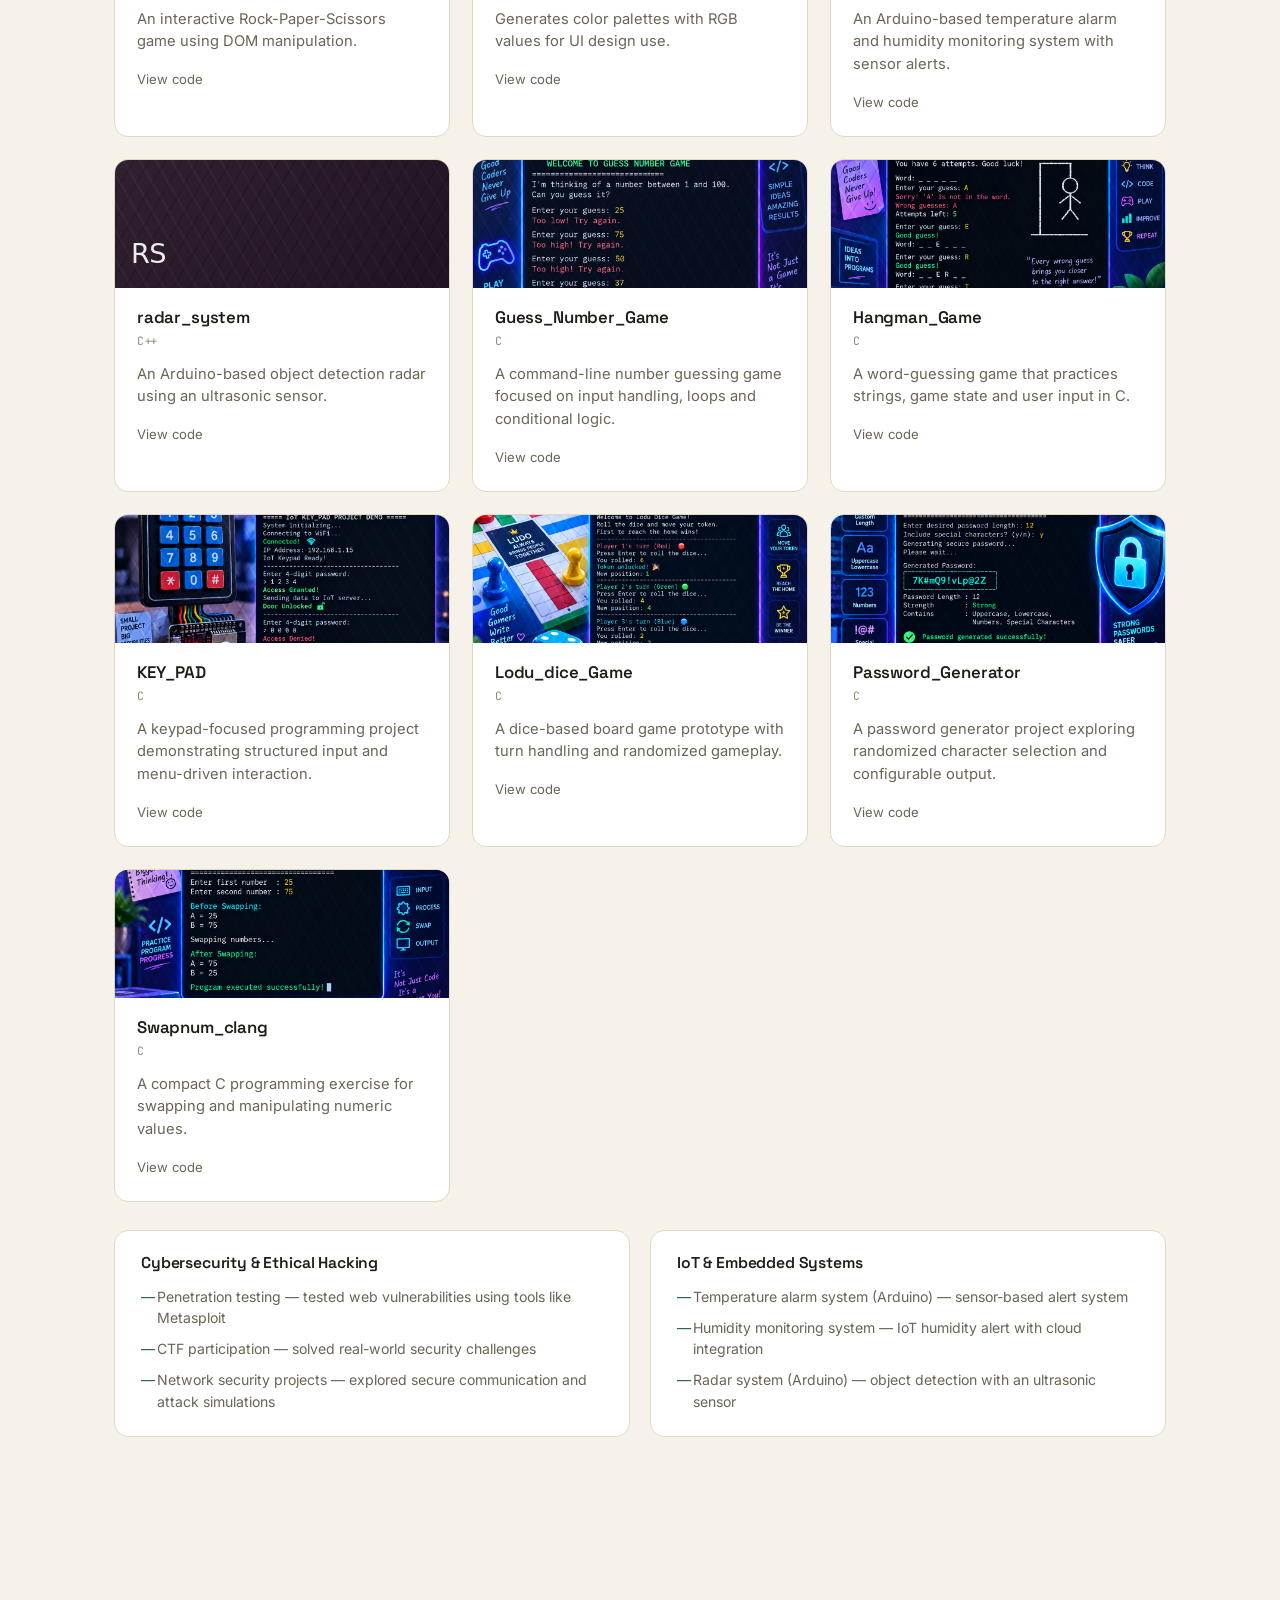
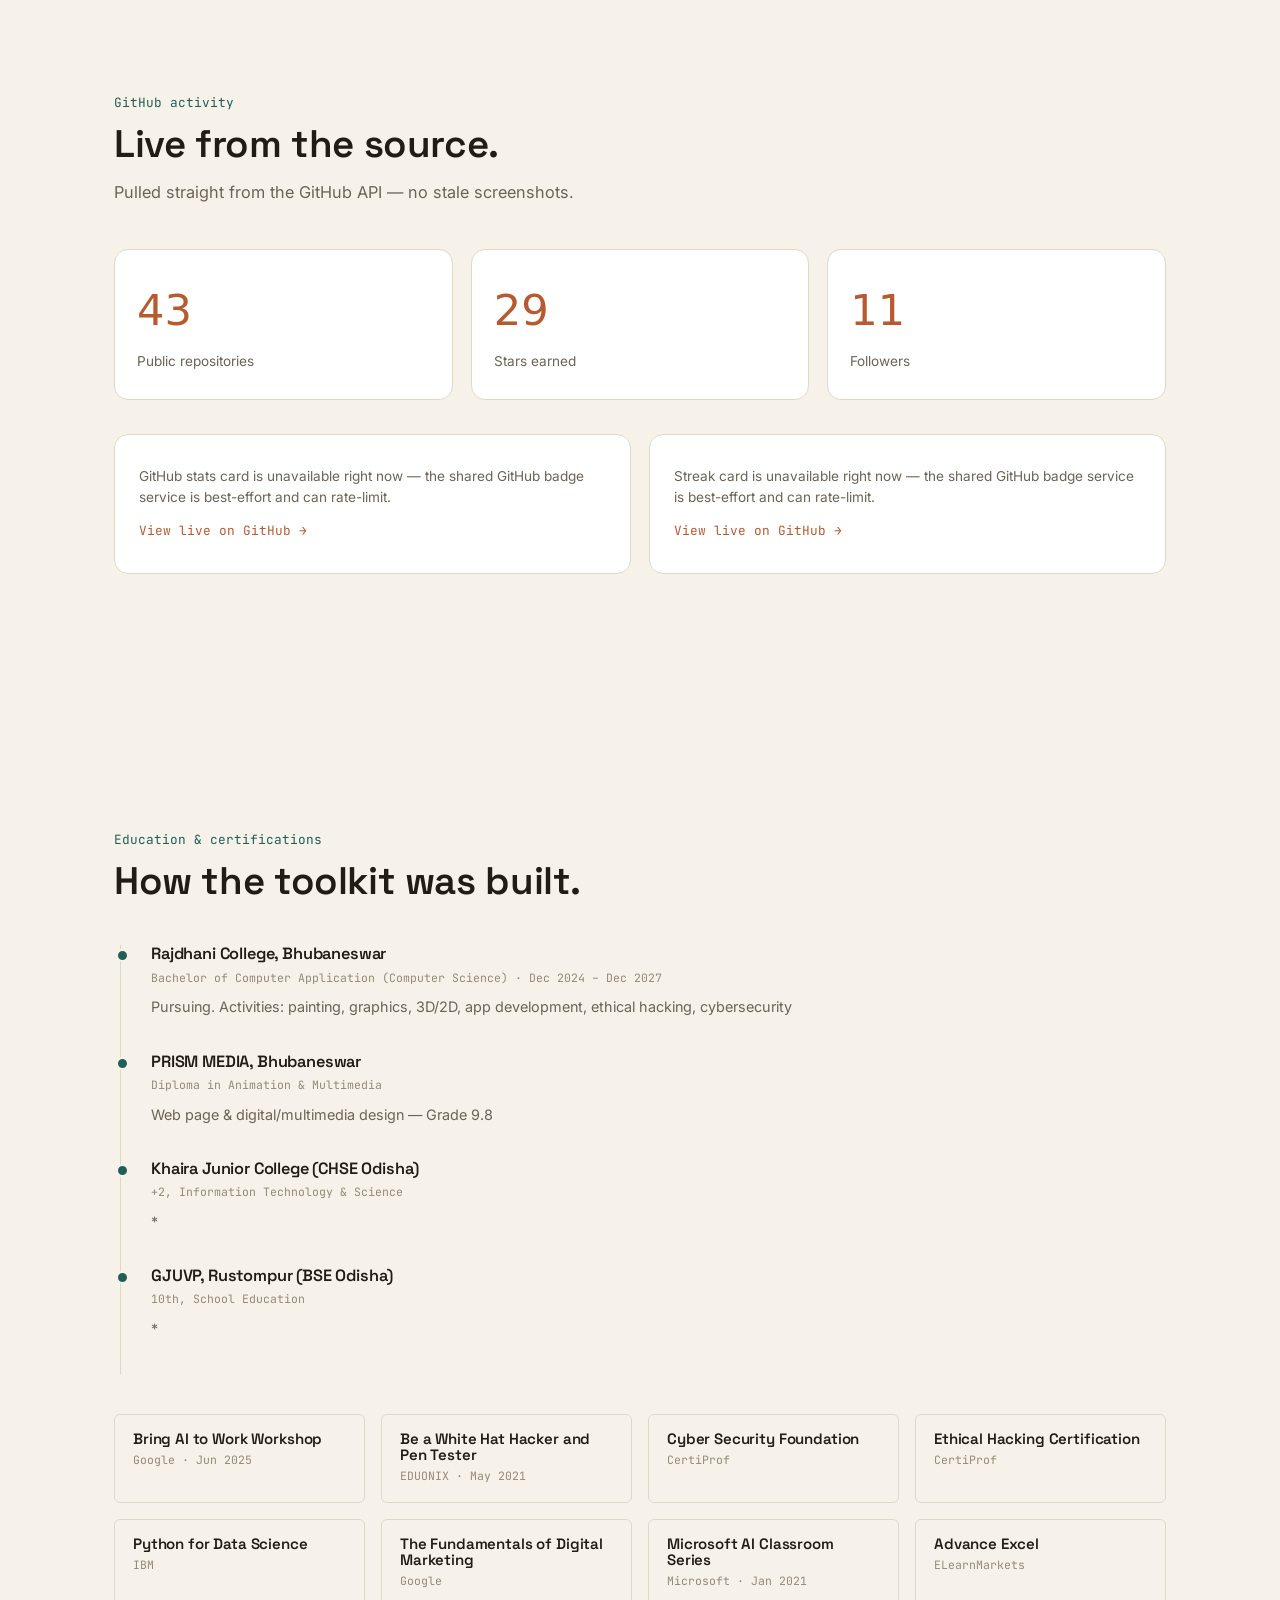
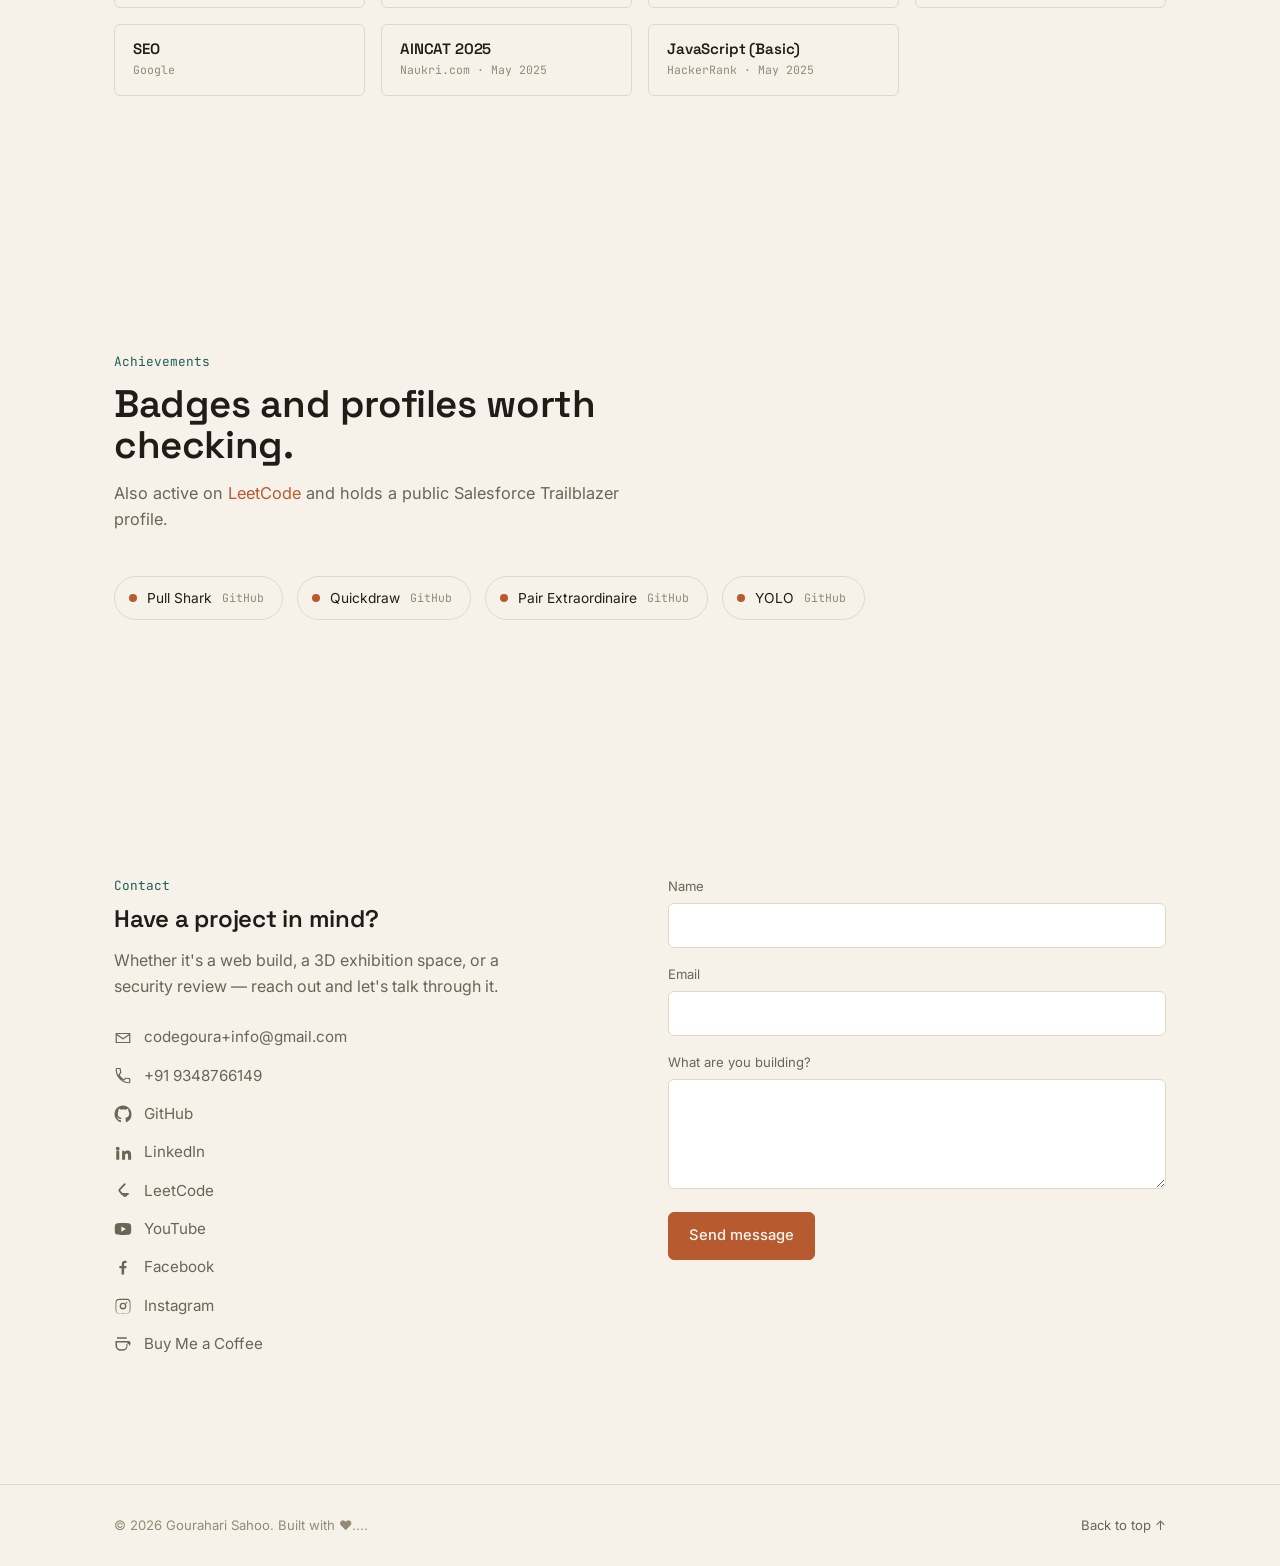
==== commit 522fd412: "Enhance lightbox with navigation and a11y Rework the project lightbox: add a photo viewer with prev/" ====
--- a/index.html
+++ b/index.html
@@ -34,8 +34,8 @@
   <div class="loader-mark"><span class="dot"></span> CodeGoura</div>
 </div>
 
-<div class="lightbox" id="lightbox">
-  <div class="lightbox-panel" id="lightbox-panel"></div>
+<div class="lightbox" id="lightbox" role="dialog" aria-modal="true" aria-label="Design project gallery" aria-hidden="true">
+  <div class="lightbox-panel" id="lightbox-panel" tabindex="-1"></div>
 </div>
 
 <header class="nav" id="nav">
--- a/assets/css/style.css
+++ b/assets/css/style.css
@@ -59,6 +59,7 @@
 p { margin: 0; }
 a { color: inherit; text-decoration: none; }
 img { max-width: 100%; display: block; }
+img, .card-art { user-select: none; -webkit-user-drag: none; }
 ul { margin: 0; padding: 0; list-style: none; }
 button { font: inherit; color: inherit; background: none; border: none; cursor: pointer; }
 
@@ -422,14 +423,15 @@
   padding: 24px;
   background: var(--scrim);
   backdrop-filter: blur(6px);
+  overflow-y: auto;
 }
 .lightbox.is-open { display: flex; }
 .lightbox-panel {
-  max-width: 560px; width: 100%;
+  max-width: 780px; width: 100%;
   background: var(--bg-elevated);
   border: 1px solid var(--line);
   border-radius: var(--radius-m);
-  padding: 30px;
+  padding: 26px;
   position: relative;
   box-shadow: var(--shadow);
 }
@@ -440,11 +442,27 @@
   display: grid; place-items: center;
 }
 .lightbox-panel h3 { font-size: 1.2rem; margin-bottom: 8px; }
-.lightbox-photos { display: grid; grid-template-columns: repeat(auto-fit, minmax(140px, 1fr)); gap: 10px; margin: -6px 0 22px; }
-.lightbox-photos img { width: 100%; aspect-ratio: 16 / 10; object-fit: cover; border-radius: var(--radius-s); }
+.lightbox-viewer { position: relative; margin: -2px 0 18px; }
+.lightbox-feature { width: 100%; height: min(58vh, 520px); object-fit: contain; background: var(--bg); border: 1px solid var(--line); border-radius: var(--radius-s); }
+.lightbox-nav { position: absolute; top: 50%; transform: translateY(-50%); width: 38px; height: 38px; display: grid; place-items: center; border: 1px solid var(--line); border-radius: 50%; background: color-mix(in srgb, var(--bg-elevated) 88%, transparent); box-shadow: var(--shadow); }
+.lightbox-nav:hover { border-color: var(--accent); color: var(--accent); }
+.lightbox-nav svg { width: 17px; height: 17px; }
+.lightbox-prev { left: 12px; }
+.lightbox-next { right: 12px; }
+.lightbox-thumbs { display: flex; gap: 8px; overflow-x: auto; padding: 2px 1px 6px; margin-bottom: 22px; scrollbar-width: thin; }
+.lightbox-thumb { flex: 0 0 72px; padding: 0; border: 1px solid var(--line); border-radius: 4px; overflow: hidden; opacity: .58; transition: opacity var(--dur-fast) var(--ease), border-color var(--dur-fast) var(--ease); }
+.lightbox-thumb:hover, .lightbox-thumb.is-active { opacity: 1; border-color: var(--accent); }
+.lightbox-thumb img { width: 72px; height: 52px; object-fit: cover; }
+.lightbox-count { position: absolute; right: 12px; bottom: 12px; padding: 4px 8px; border-radius: 999px; background: var(--scrim); color: var(--text); font: 500 .72rem var(--font-mono); }
 .lightbox-panel .card-meta { margin-bottom: 16px; }
 .lightbox-panel p.summary { color: var(--text-muted); font-size: 0.96rem; }
 .lightbox-note { margin-top: 18px; font-size: 0.78rem; color: var(--text-faint); border-top: 1px solid var(--line); padding-top: 14px; }
+
+@media (max-width: 600px) {
+  .lightbox { padding: 12px; align-items: flex-start; }
+  .lightbox-panel { margin-block: 12px; padding: 18px; }
+  .lightbox-feature { height: 42vh; }
+}
 
 /* ---------- github activity ---------- */
 .stat-row { display: grid; grid-template-columns: repeat(3, 1fr); gap: 18px; margin-bottom: 34px; }
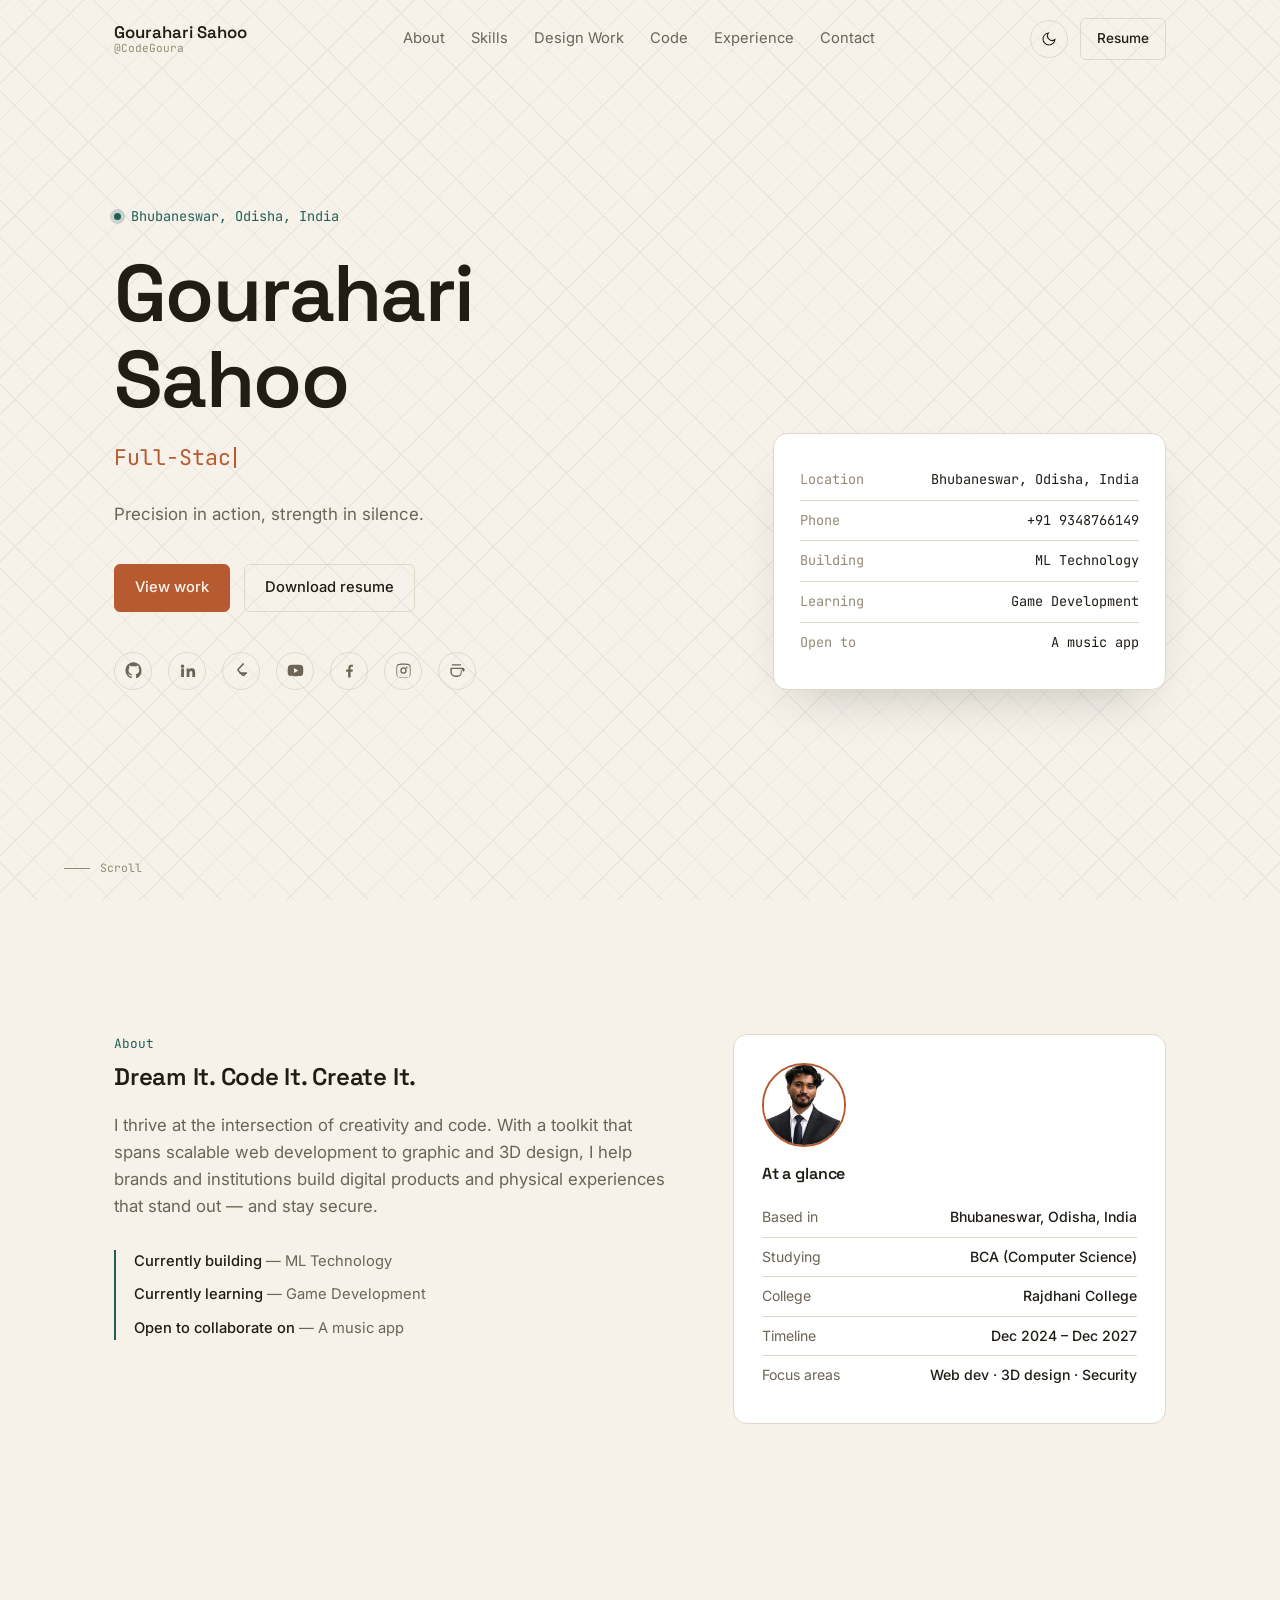
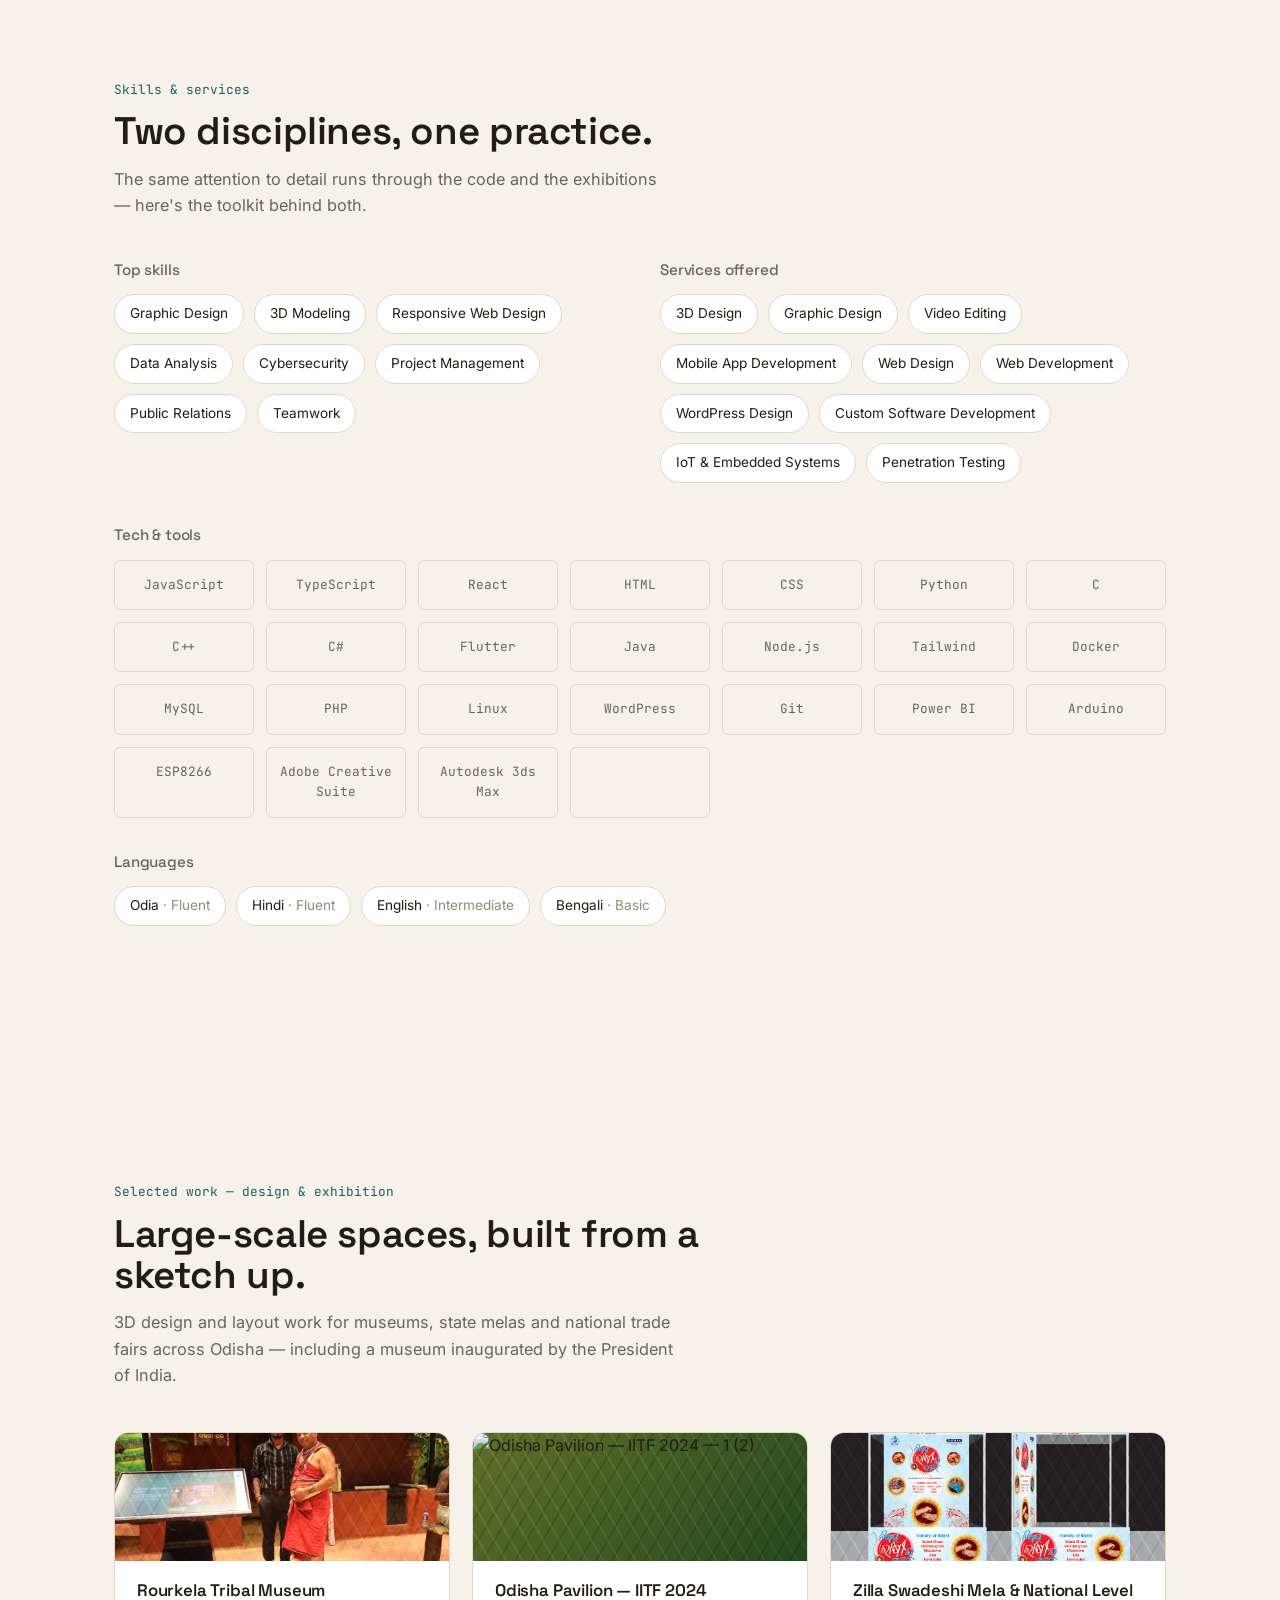
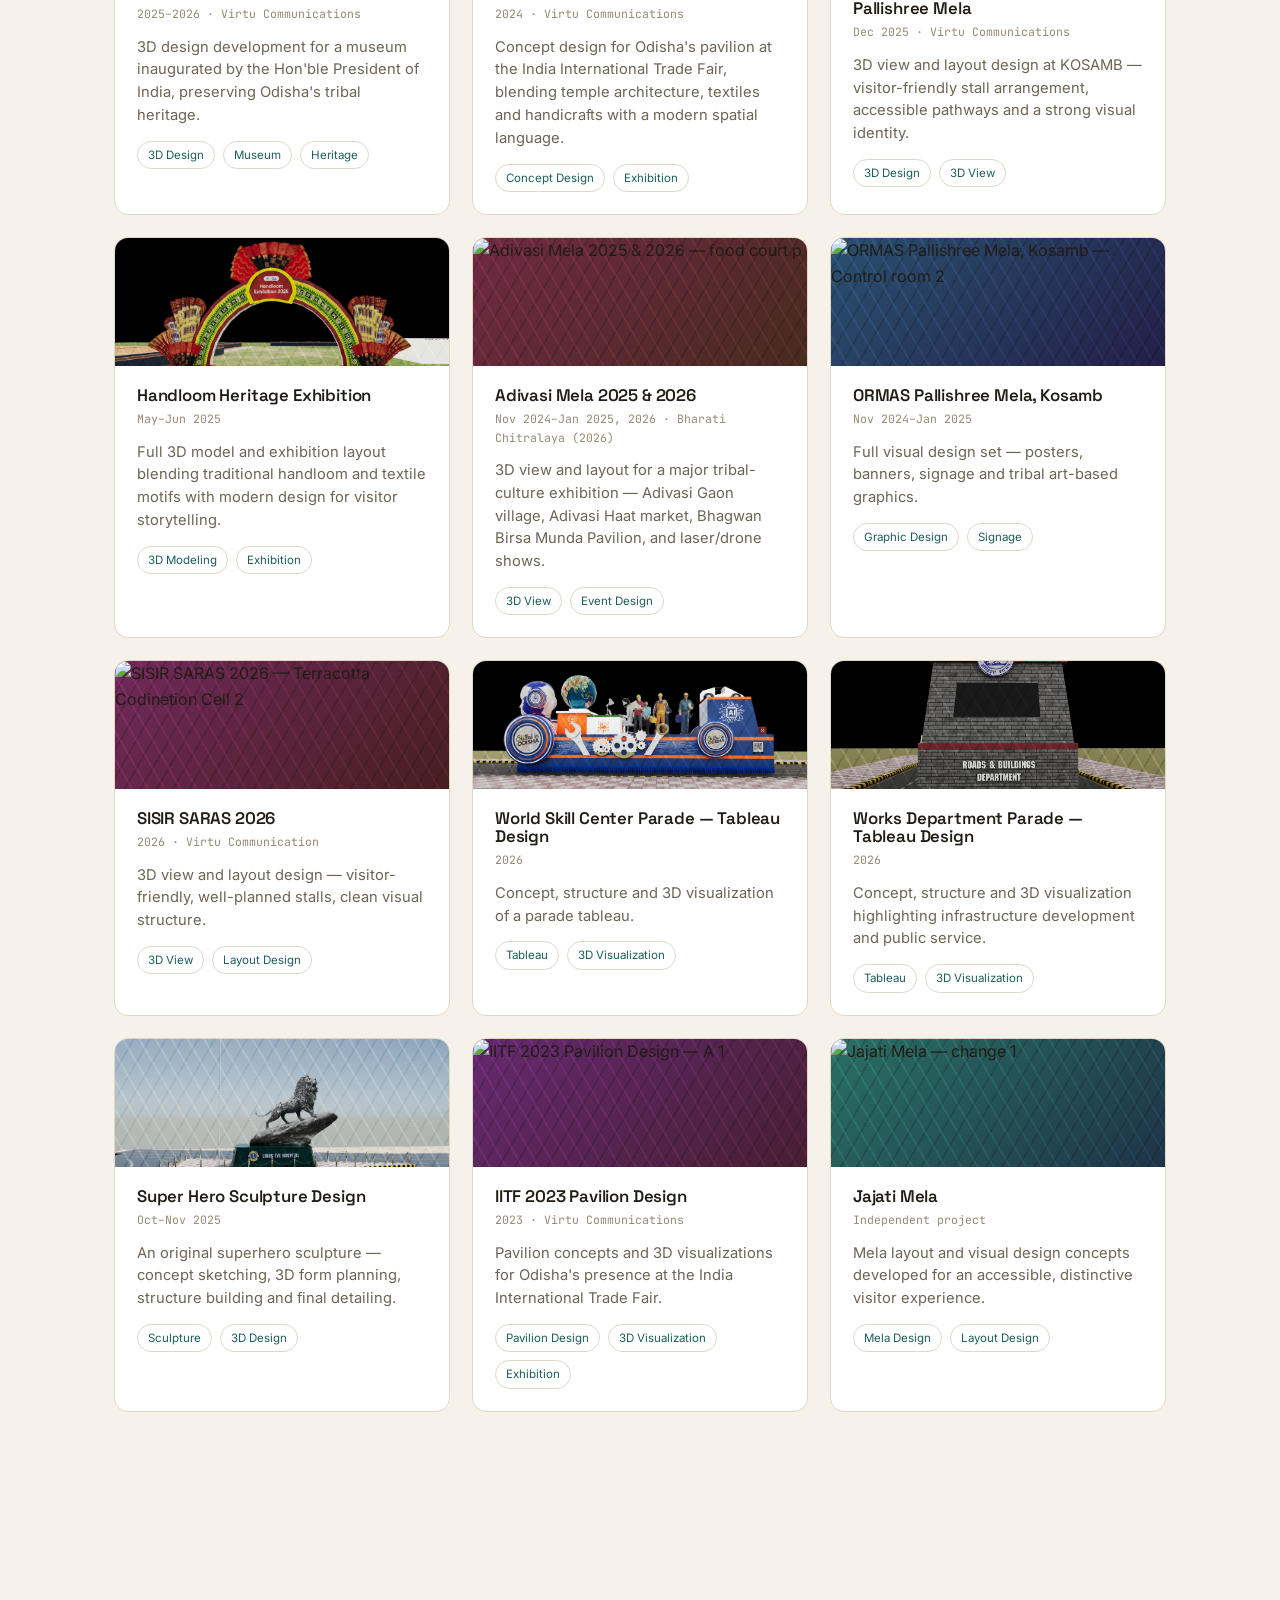
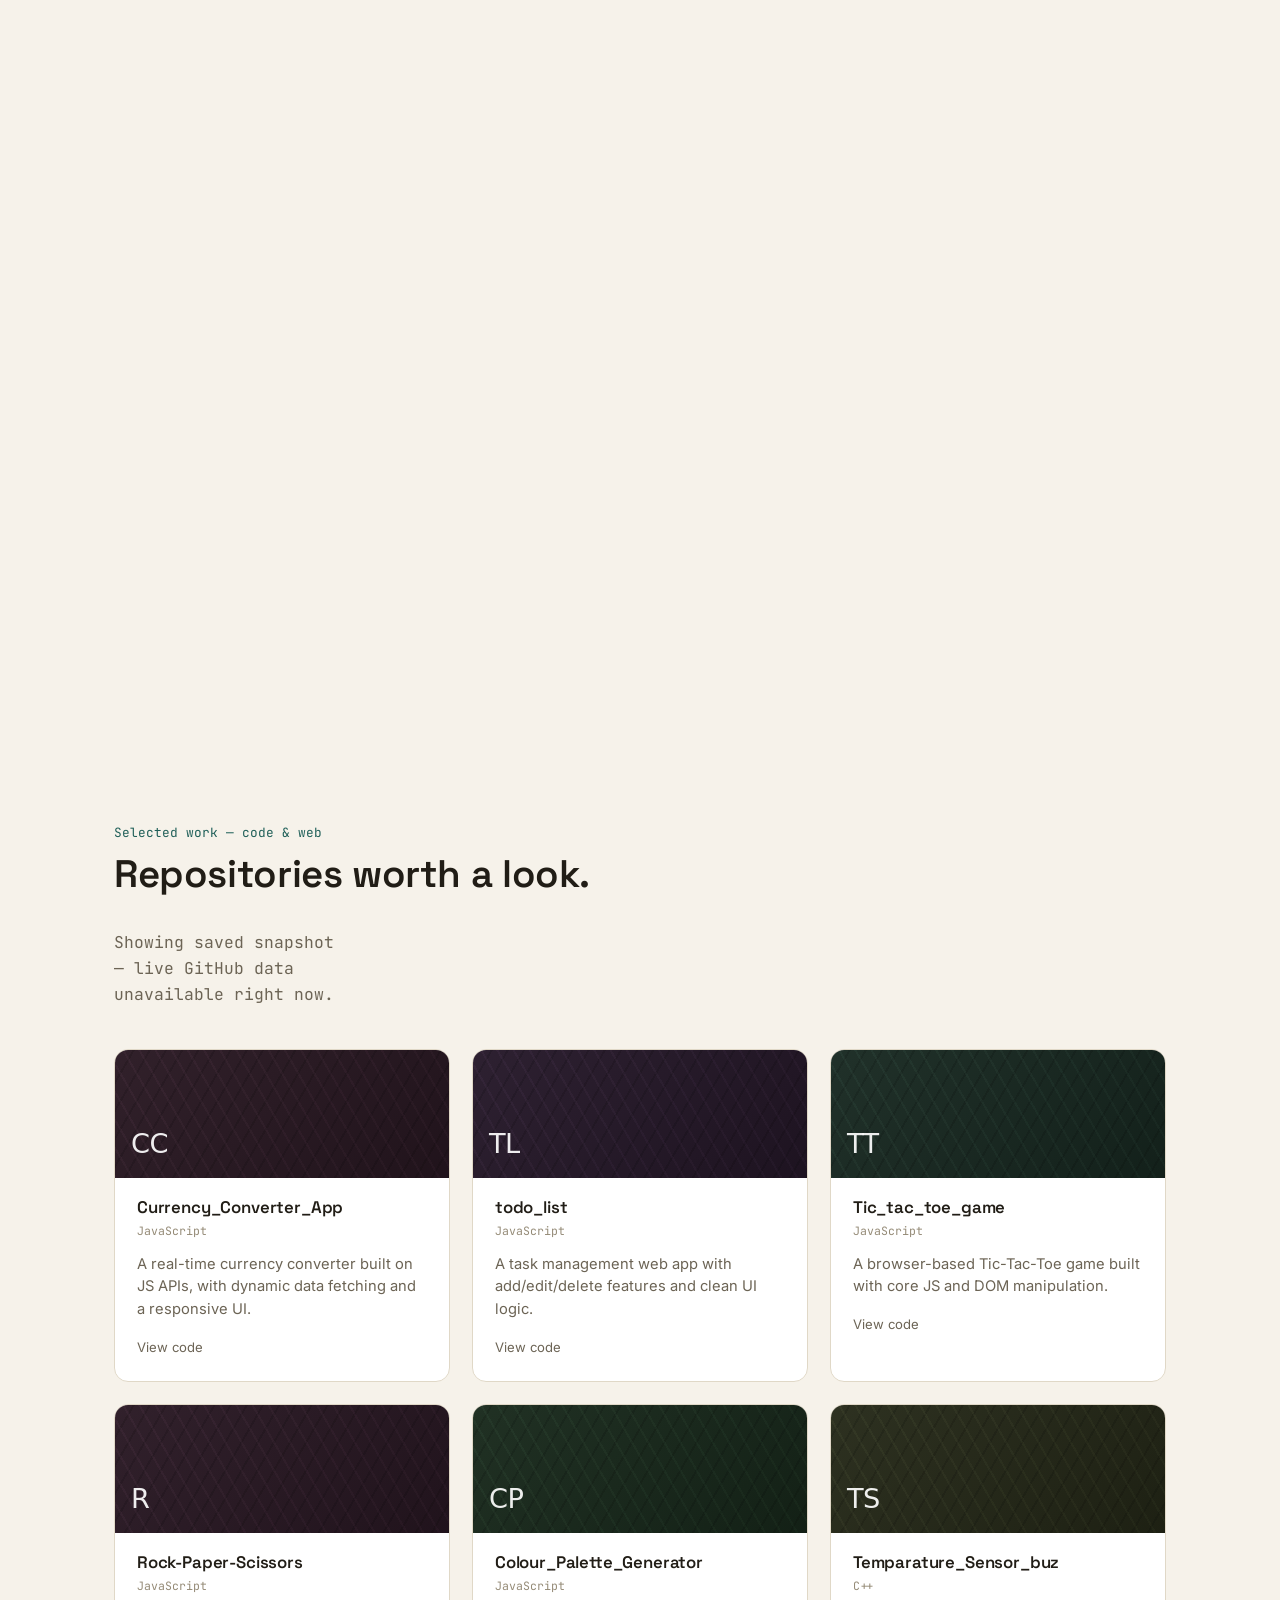
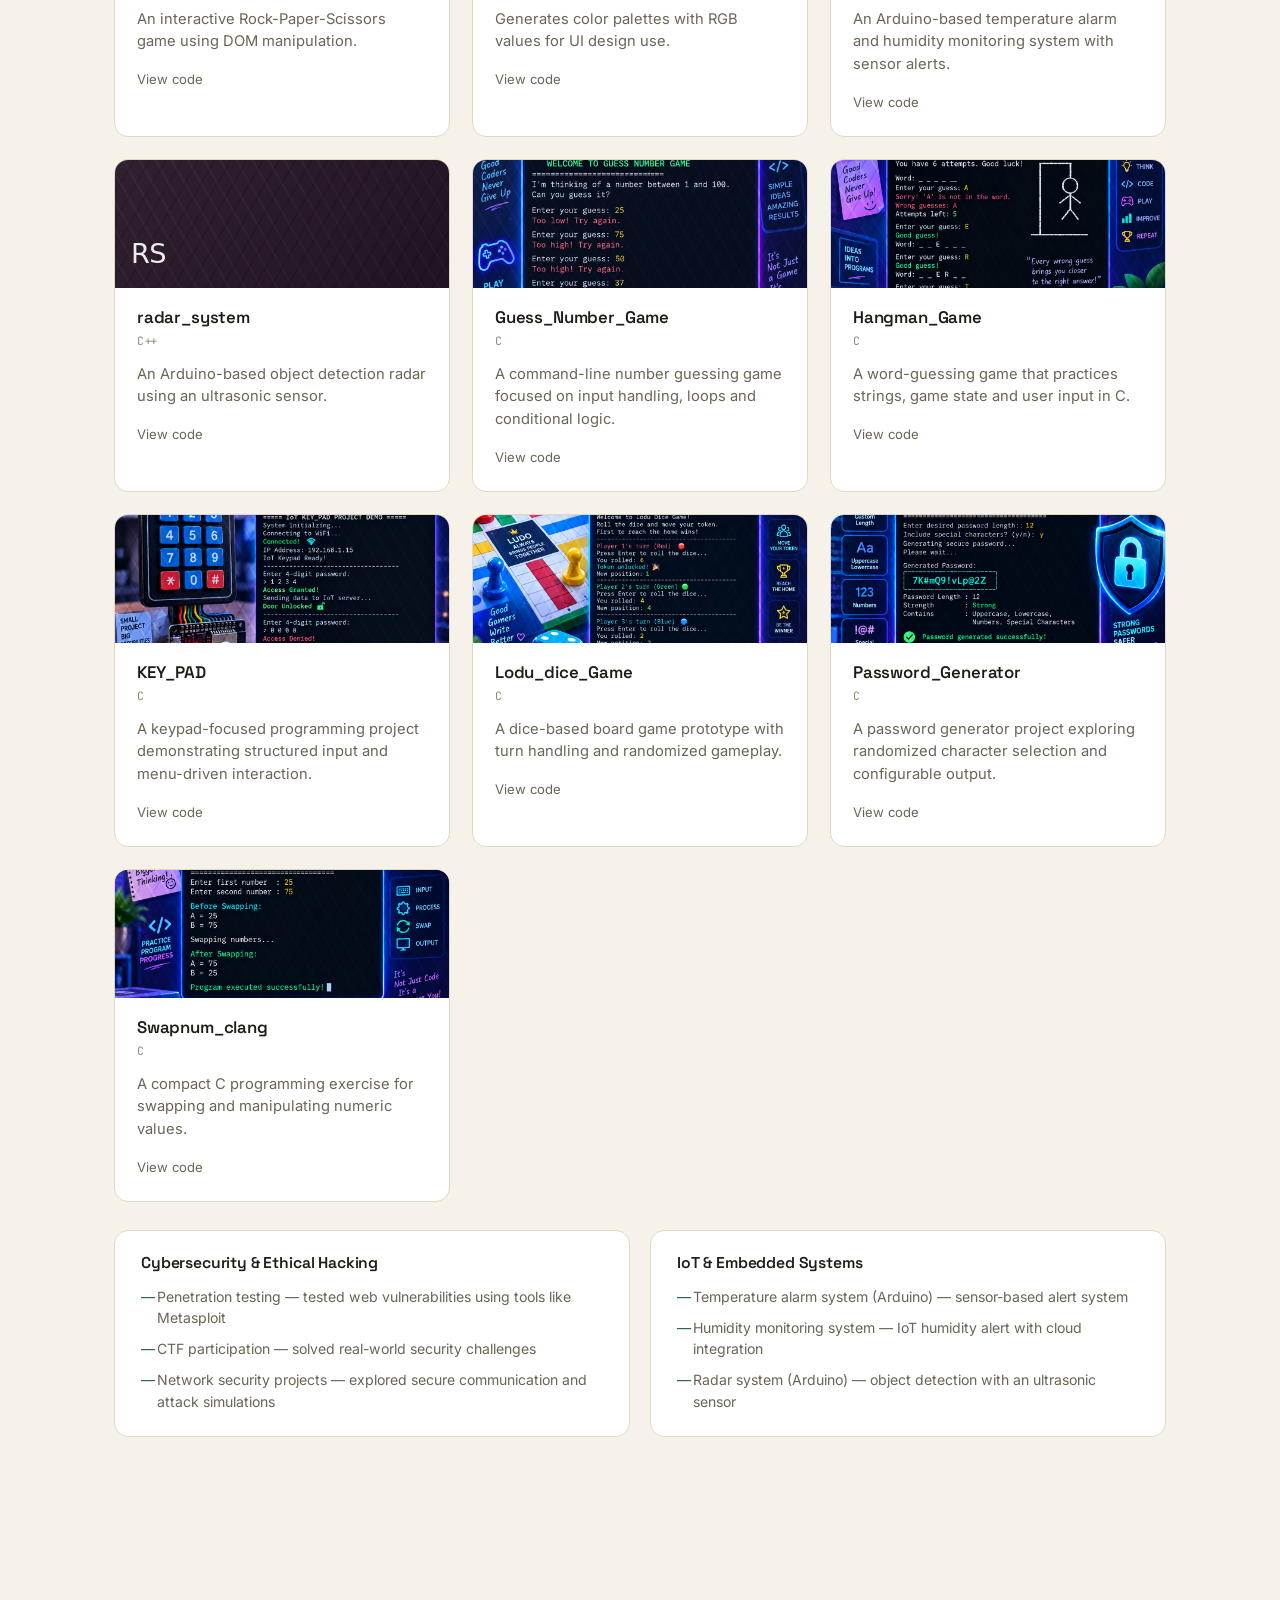
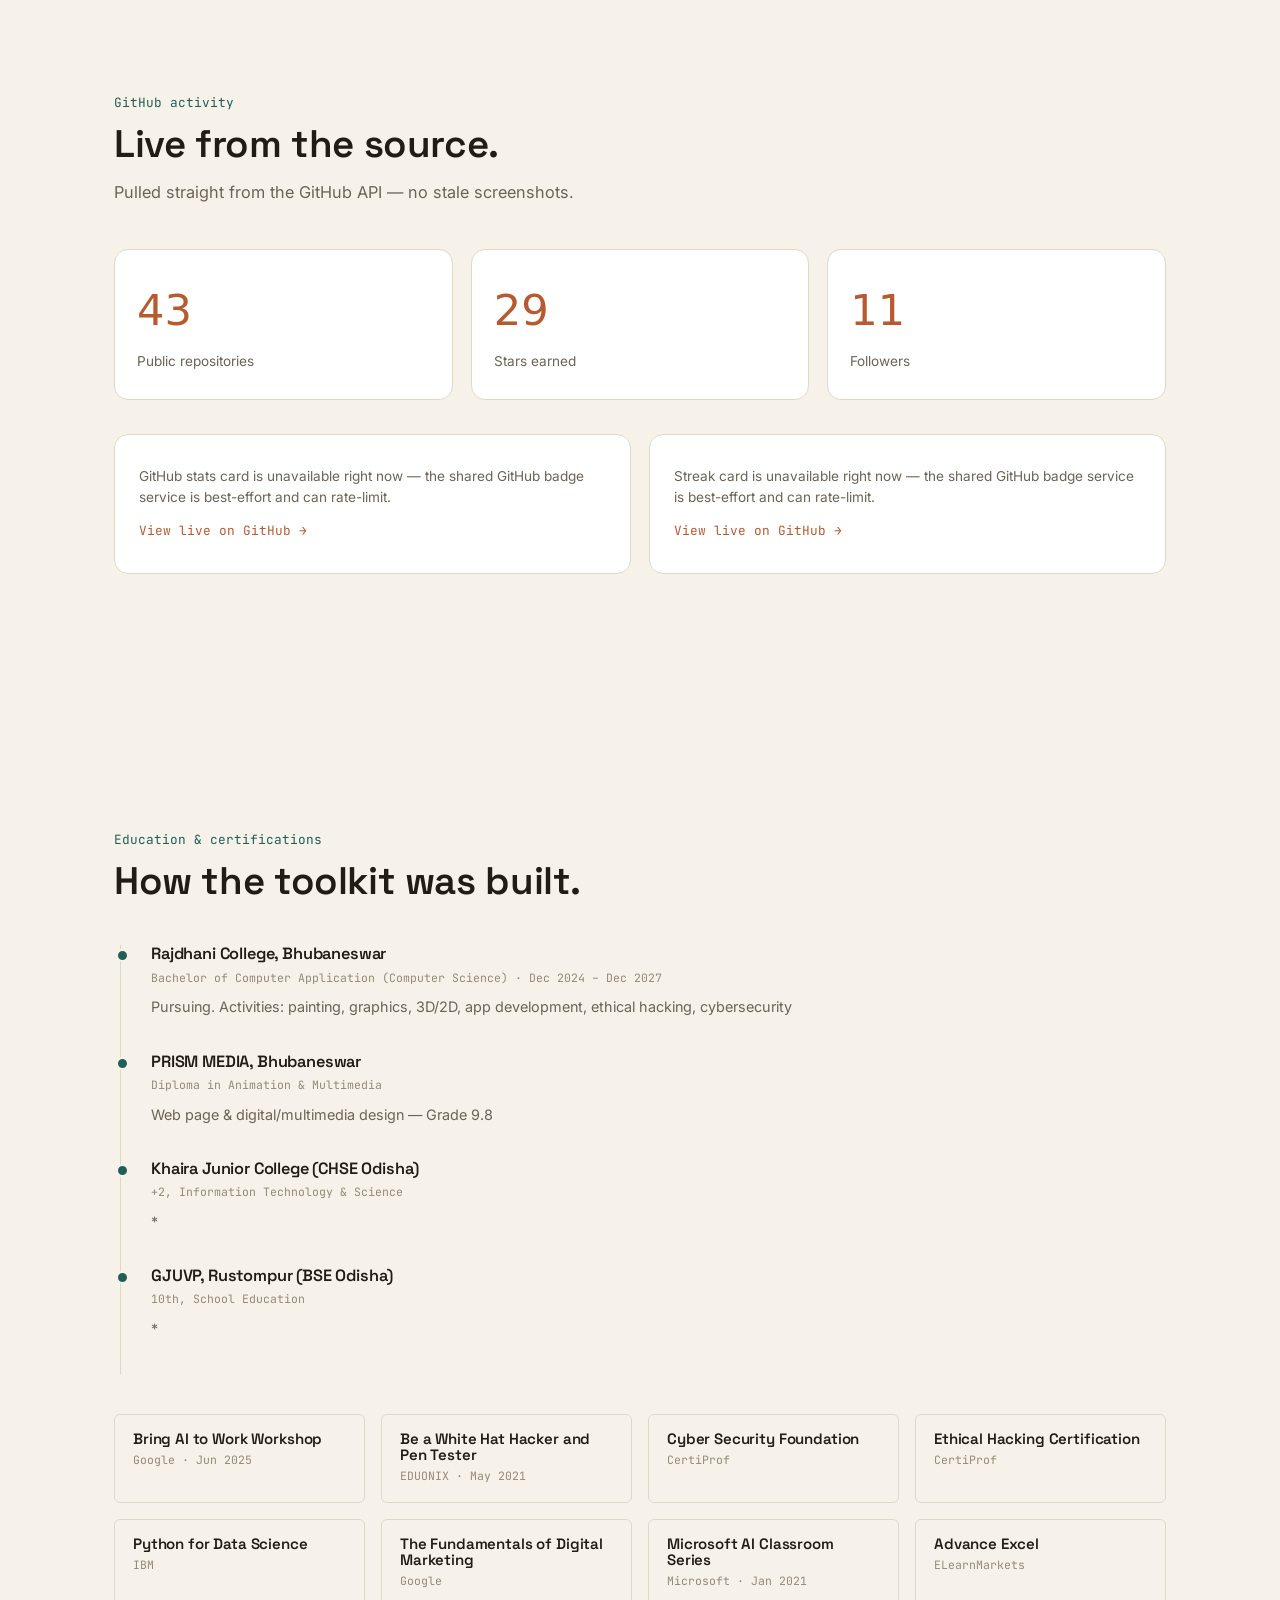
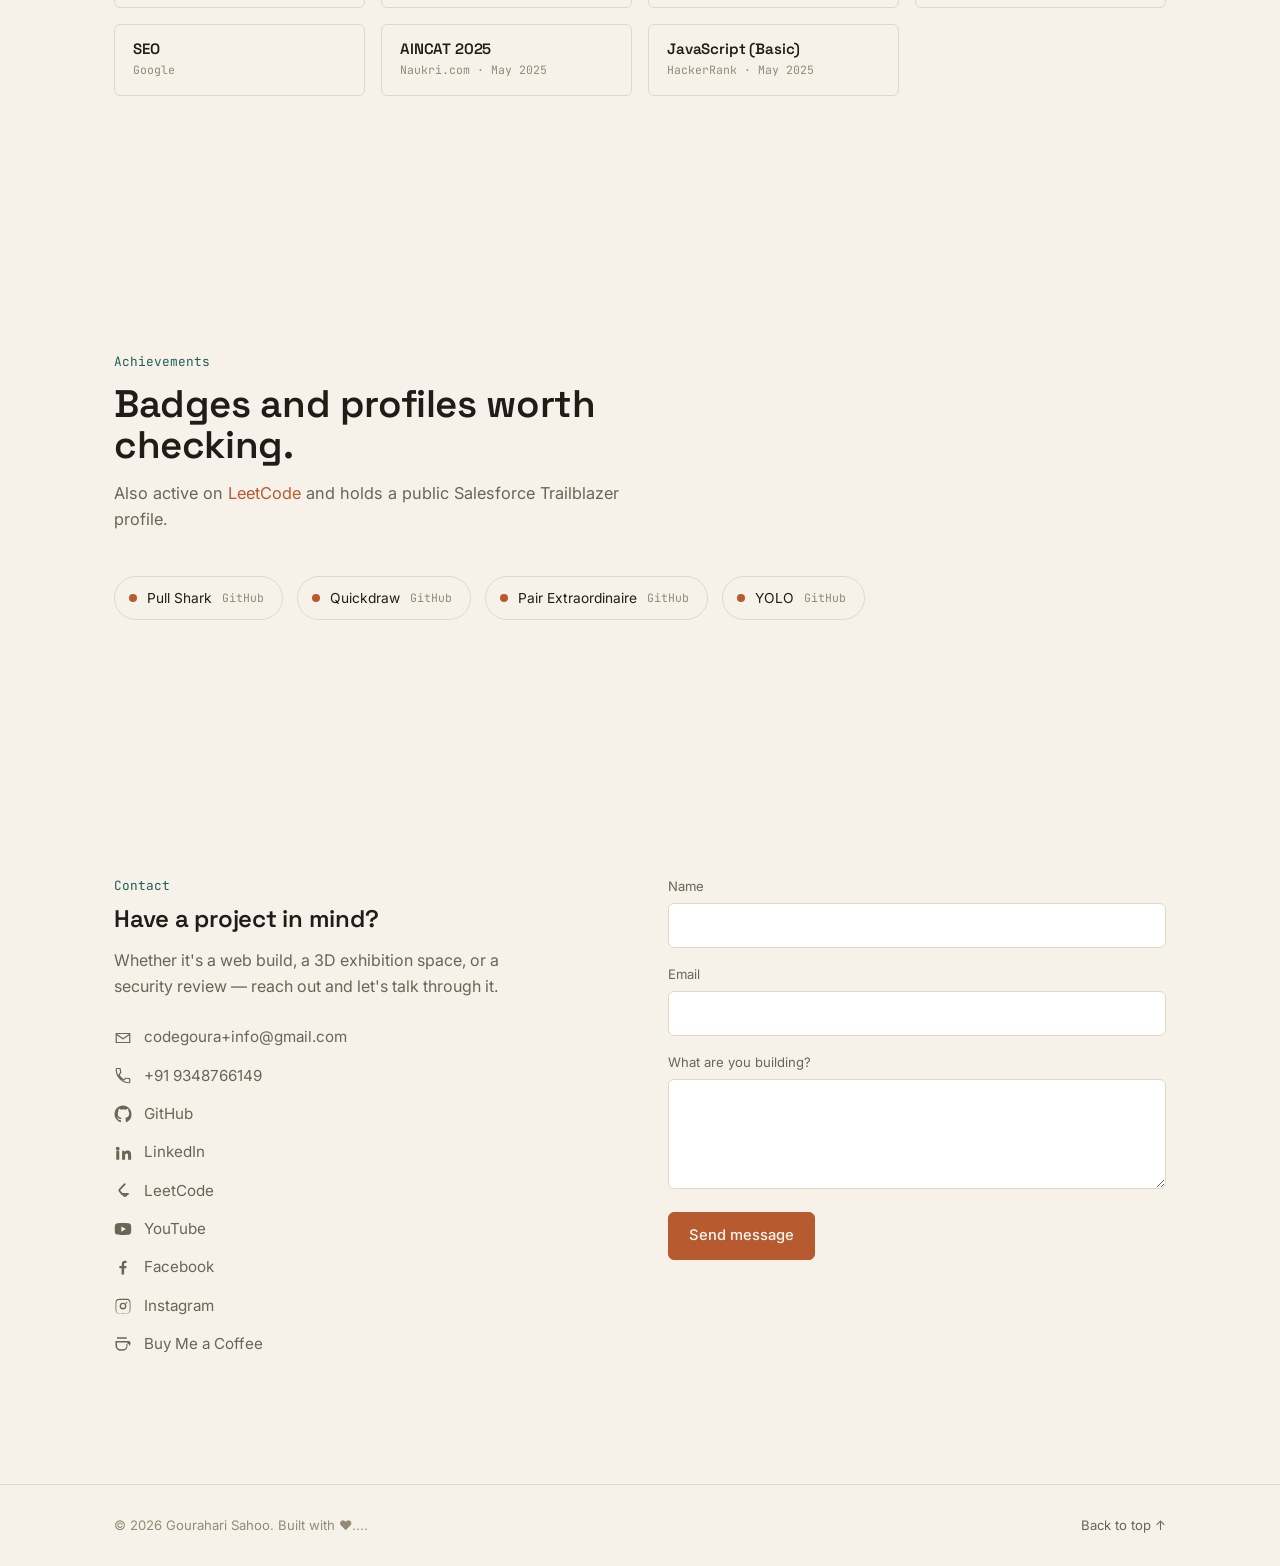
==== commit 90042c36: "Add custom cursor interactions Adds a custom pointer for fine-pointer devices with a dot, ring, hove" ====
--- a/index.html
+++ b/index.html
@@ -29,6 +29,9 @@
 <a class="skip-link" href="#main">Skip to content</a>
 <div class="weave-bg" aria-hidden="true"></div>
 <div class="scroll-progress" id="scroll-progress"></div>
+<div class="custom-cursor-dot" id="custom-cursor-dot" aria-hidden="true"></div>
+<div class="custom-cursor-ring" id="custom-cursor-ring" aria-hidden="true"></div>
+<div class="custom-cursor-label" id="custom-cursor-label" aria-hidden="true"></div>
 
 <div class="loader" id="loader" aria-hidden="true">
   <div class="loader-mark"><span class="dot"></span> CodeGoura</div>
--- a/assets/css/style.css
+++ b/assets/css/style.css
@@ -62,6 +62,107 @@
 img, .card-art { user-select: none; -webkit-user-drag: none; }
 ul { margin: 0; padding: 0; list-style: none; }
 button { font: inherit; color: inherit; background: none; border: none; cursor: pointer; }
+
+/* ---------- custom pointer ---------- */
+.custom-cursor-dot,
+.custom-cursor-ring,
+.custom-cursor-label,
+.custom-cursor-trail {
+  position: fixed;
+  top: 0;
+  left: 0;
+  pointer-events: none;
+  z-index: 9999;
+}
+.custom-cursor-dot,
+.custom-cursor-ring,
+.custom-cursor-label { visibility: hidden; }
+.custom-cursor-dot.is-shown,
+.custom-cursor-ring.is-shown,
+.custom-cursor-label.is-shown { visibility: visible; }
+.custom-cursor-dot {
+  width: 7px;
+  height: 7px;
+  border-radius: 50%;
+  background: var(--accent);
+  transform: translate(-50%, -50%);
+  transition: width 150ms ease, height 150ms ease, background 150ms ease;
+}
+.custom-cursor-ring {
+  width: 32px;
+  height: 32px;
+  border: 1px solid var(--accent-2-strong);
+  border-radius: 50%;
+  transform: translate(-50%, -50%);
+  transition: width 200ms ease, height 200ms ease, border-color 200ms ease;
+}
+.custom-cursor-ring::before,
+.custom-cursor-ring::after {
+  content: "";
+  position: absolute;
+  width: 7px;
+  height: 7px;
+  border-color: var(--accent-2-strong);
+  opacity: 0;
+  transition: opacity 150ms ease;
+}
+.custom-cursor-ring.is-target {
+  width: 44px;
+  height: 44px;
+  border-color: var(--accent);
+}
+.custom-cursor-ring.is-target::before {
+  top: -1px;
+  left: -1px;
+  border-top: 1px solid;
+  border-left: 1px solid;
+  opacity: 1;
+}
+.custom-cursor-ring.is-target::after {
+  right: -1px;
+  bottom: -1px;
+  border-right: 1px solid;
+  border-bottom: 1px solid;
+  opacity: 1;
+}
+.custom-cursor-label {
+  color: var(--accent);
+  font: 500 10px/1 var(--font-mono);
+  letter-spacing: 0;
+  opacity: 0;
+  transform: translate(16px, 16px);
+  transition: opacity 150ms ease;
+  white-space: nowrap;
+}
+.custom-cursor-label.is-visible { opacity: 1; }
+.custom-cursor-dot.is-hidden,
+.custom-cursor-ring.is-hidden,
+.custom-cursor-label.is-hidden { visibility: hidden; }
+.custom-cursor-dot.is-pressed {
+  width: 10px;
+  height: 10px;
+  background: var(--accent-2-strong);
+}
+.custom-cursor-active,
+.custom-cursor-active body,
+.custom-cursor-active a,
+.custom-cursor-active button { cursor: none; }
+.custom-cursor-active input,
+.custom-cursor-active textarea,
+.custom-cursor-active select,
+.custom-cursor-active [contenteditable="true"] { cursor: text; }
+.custom-cursor-trail {
+  width: 3px;
+  height: 3px;
+  border-radius: 50%;
+  background: var(--accent-2-strong);
+  transform: translate(-50%, -50%);
+  transition: transform 450ms ease, opacity 450ms ease;
+}
+.custom-cursor-trail.is-fading {
+  opacity: 0;
+  transform: translate(-50%, -50%) scale(0.2);
+}
 
 .container {
   max-width: var(--maxw);
@@ -436,11 +537,15 @@
   box-shadow: var(--shadow);
 }
 .lightbox-close {
-  position: absolute; top: 16px; right: 16px;
+  position: absolute; top: 12px; right: 12px; z-index: 5;
   width: 32px; height: 32px;
   border: 1px solid var(--line); border-radius: 50%;
   display: grid; place-items: center;
-}
+  background: var(--bg-elevated);
+  box-shadow: var(--shadow);
+}
+.lightbox-close:hover { border-color: var(--accent); color: var(--accent); transform: rotate(90deg); }
+.lightbox-close svg { width: 17px; height: 17px; }
 .lightbox-panel h3 { font-size: 1.2rem; margin-bottom: 8px; }
 .lightbox-viewer { position: relative; margin: -2px 0 18px; }
 .lightbox-feature { width: 100%; height: min(58vh, 520px); object-fit: contain; background: var(--bg); border: 1px solid var(--line); border-radius: var(--radius-s); }
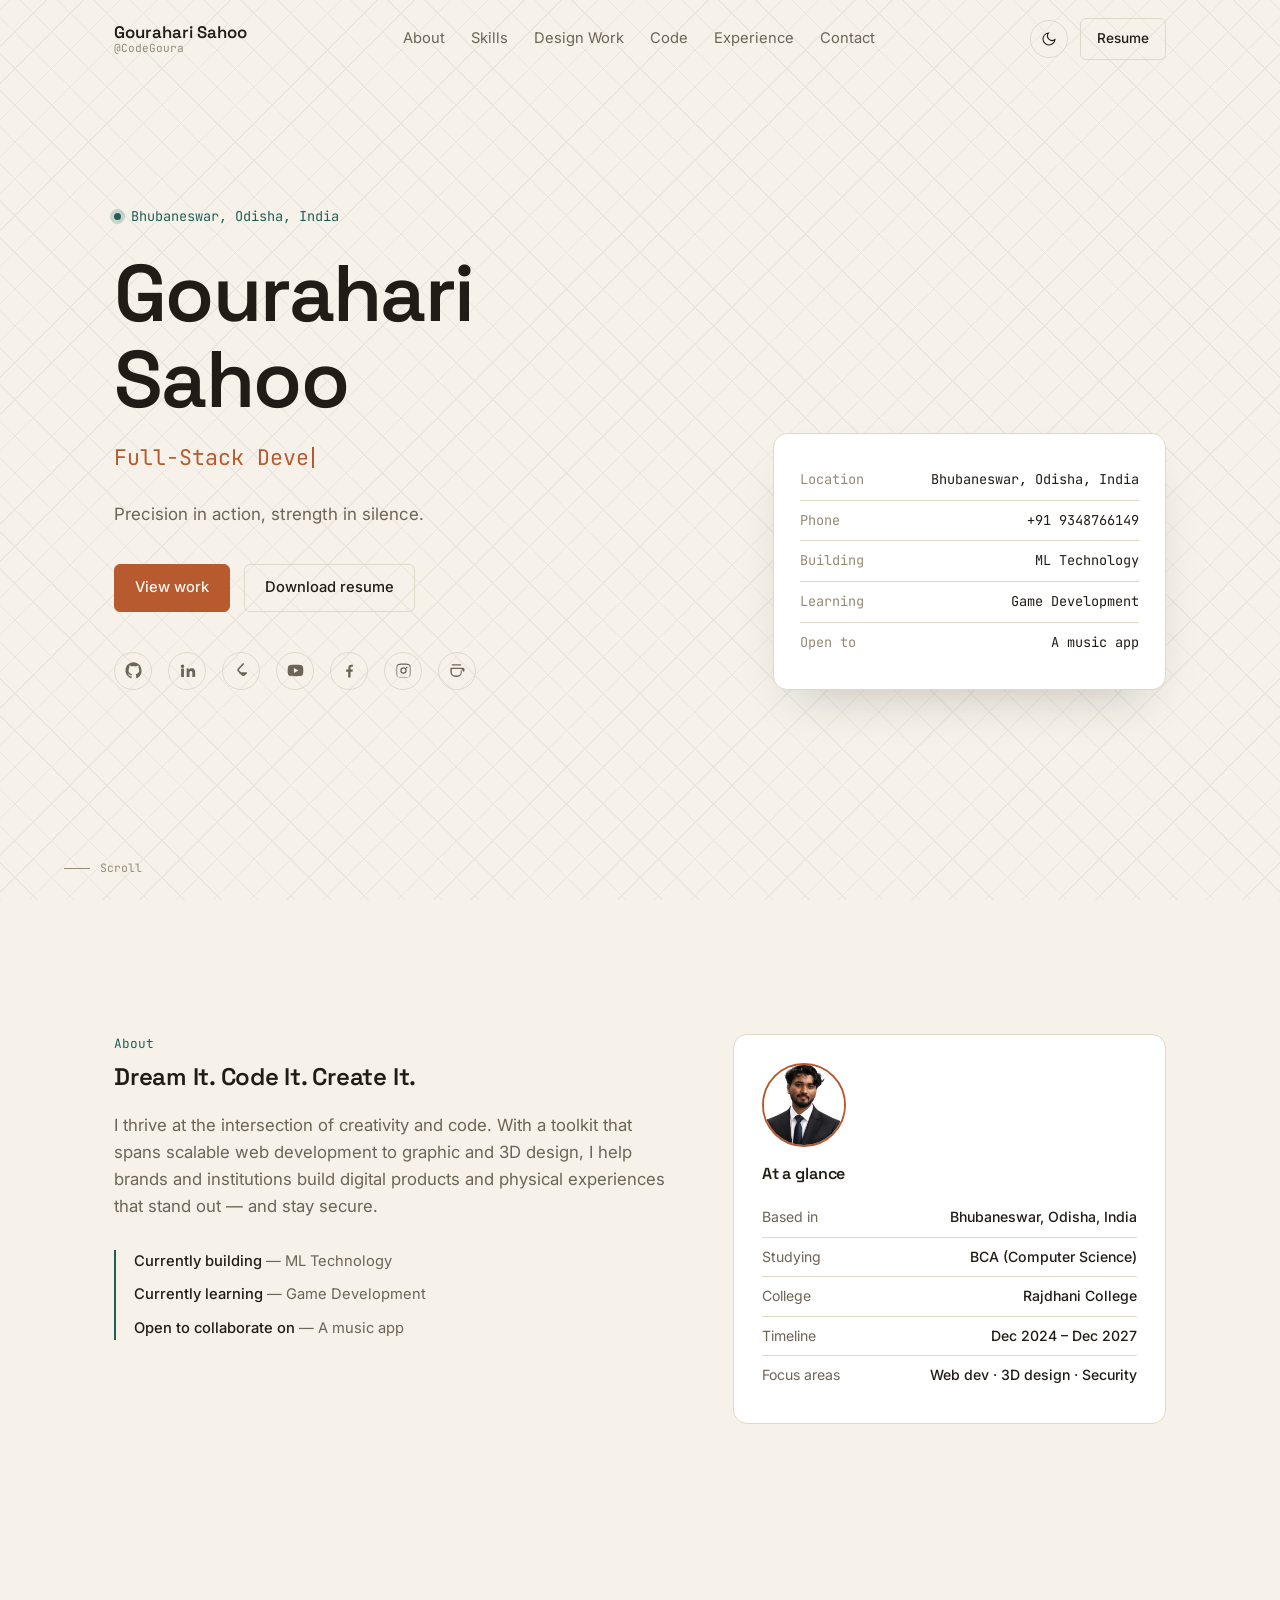
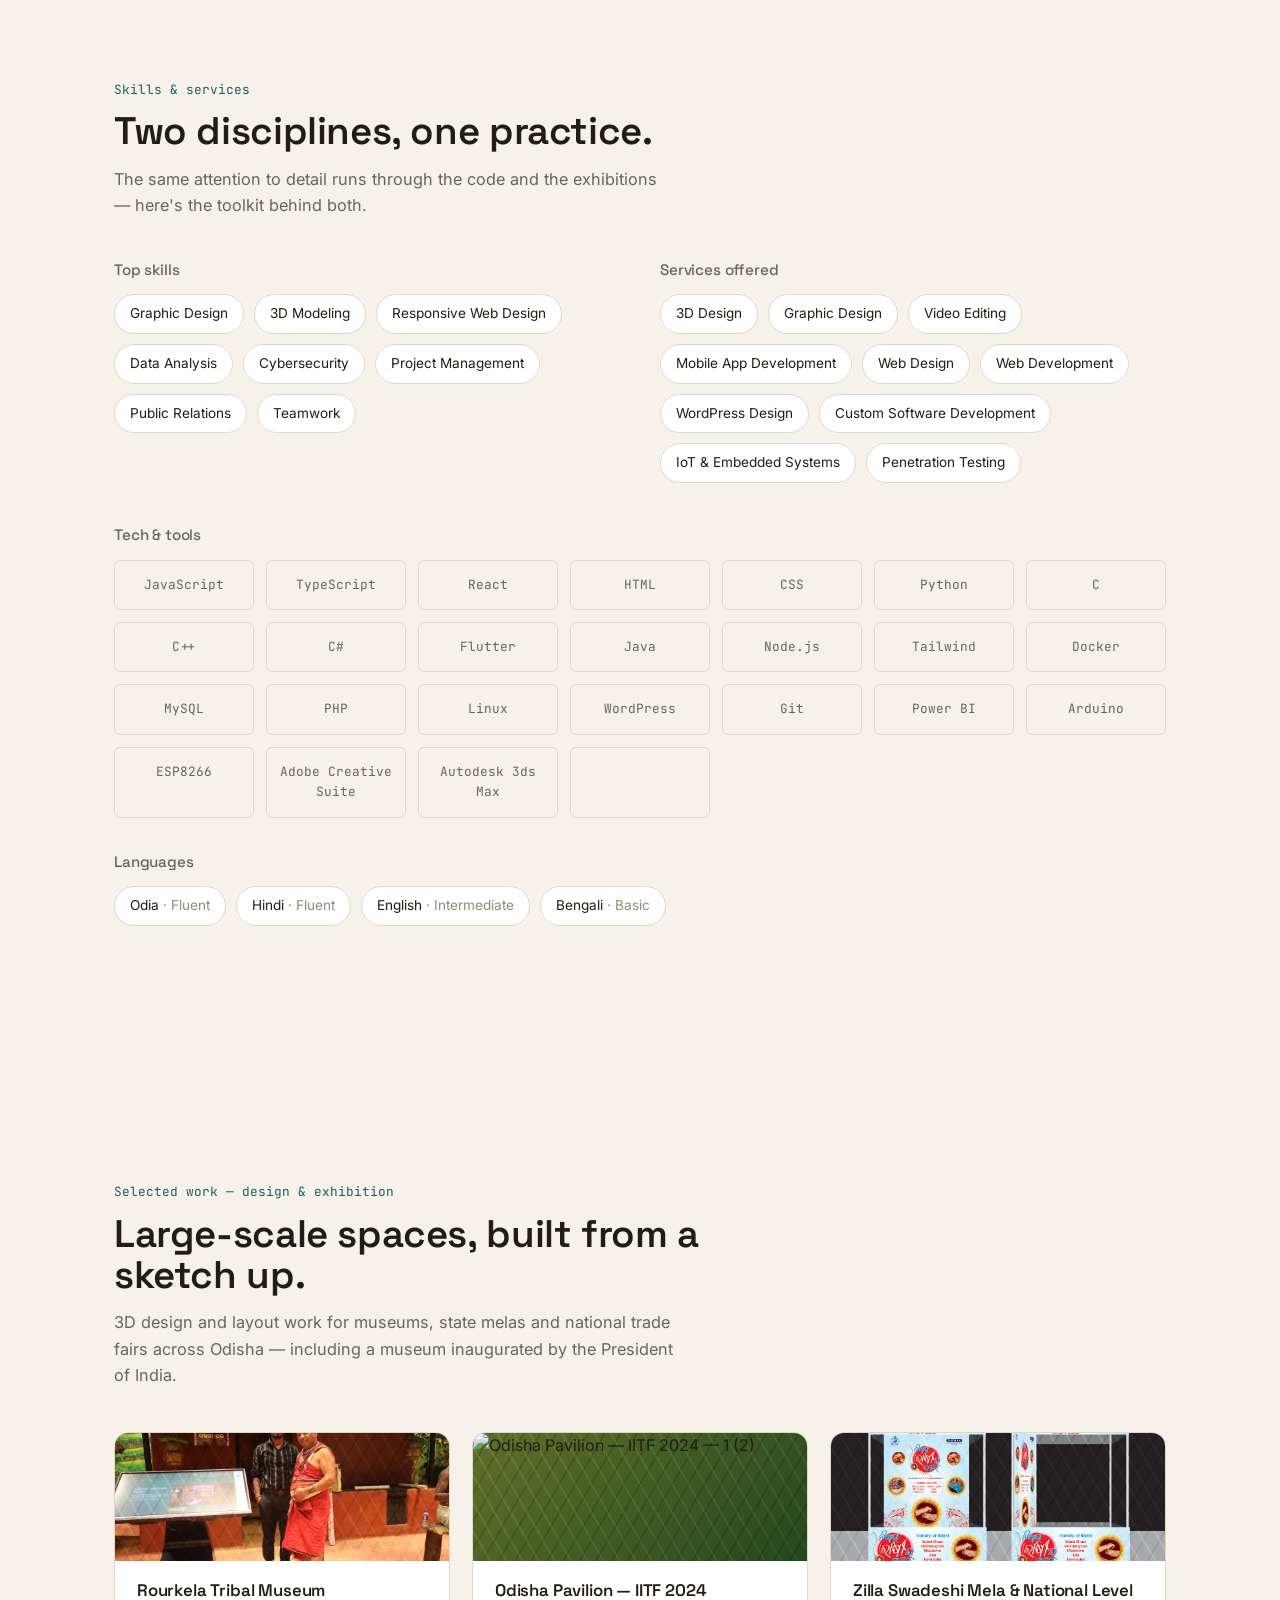
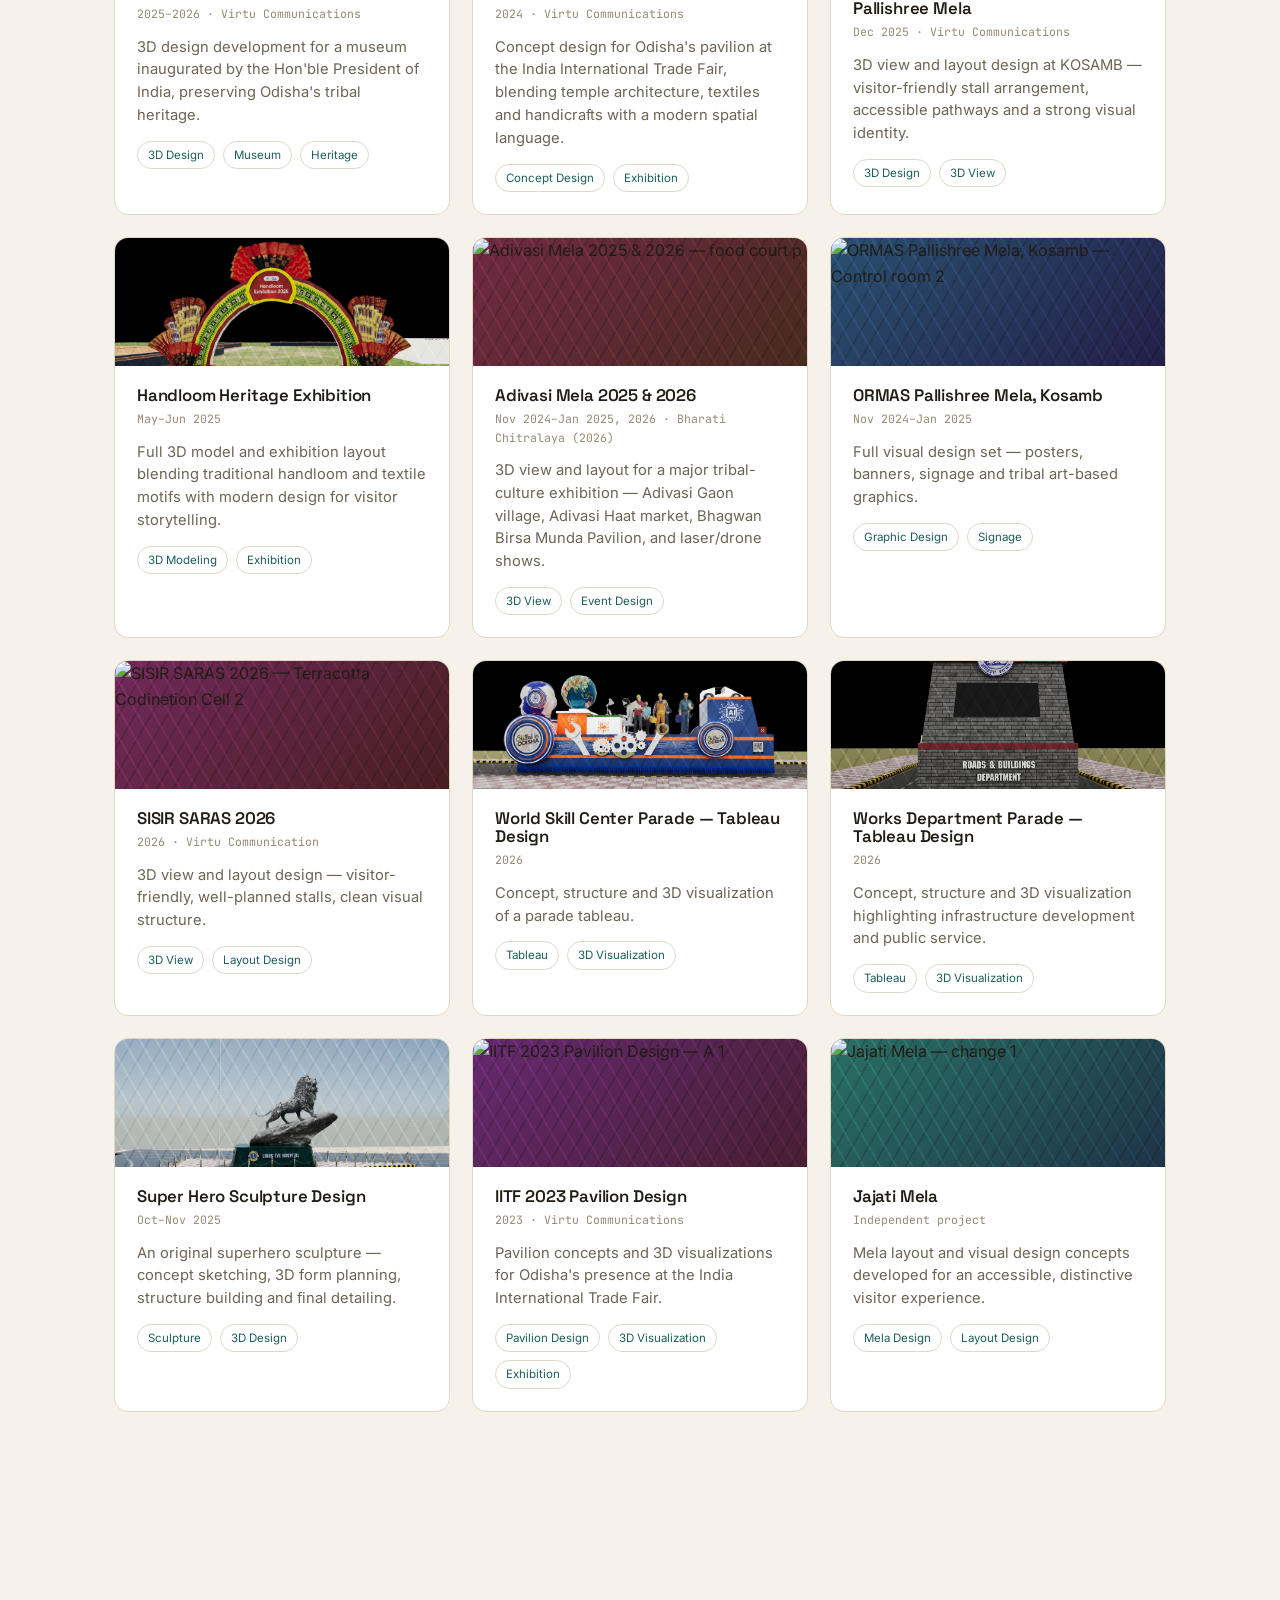
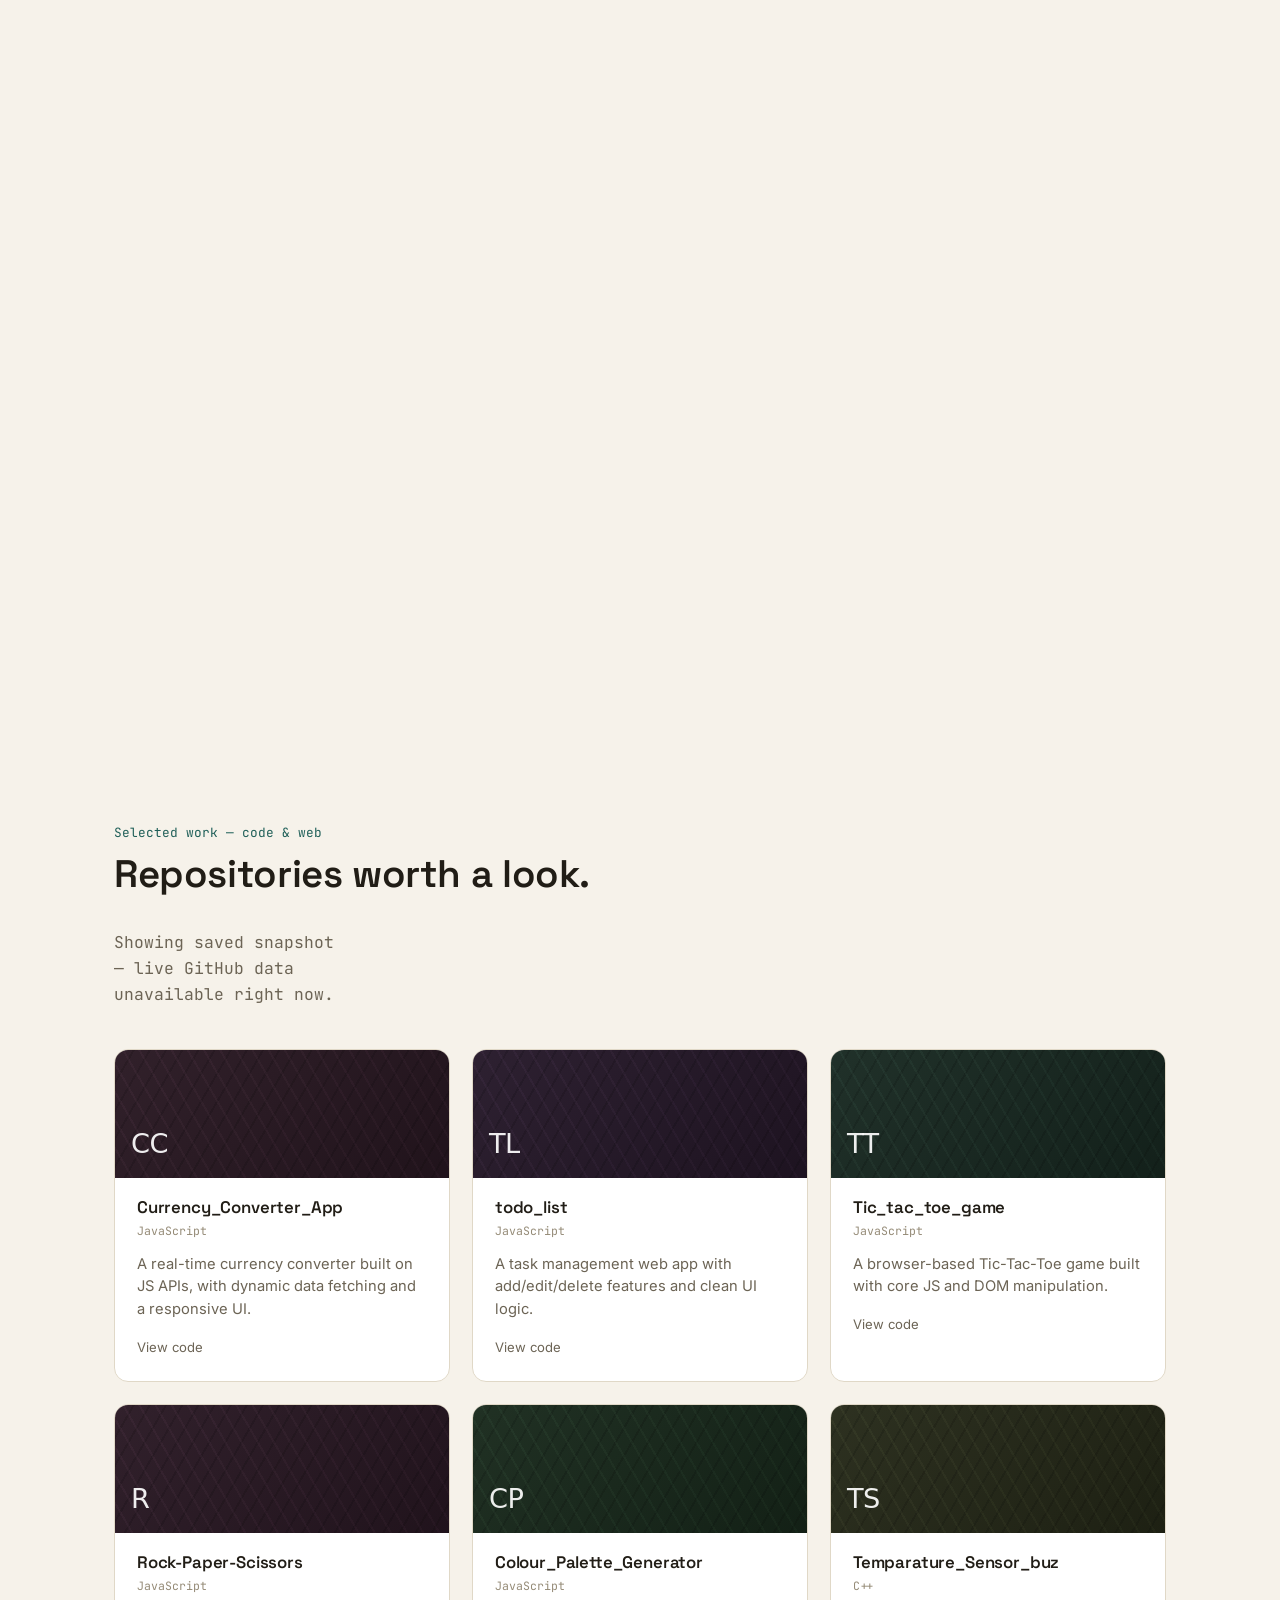
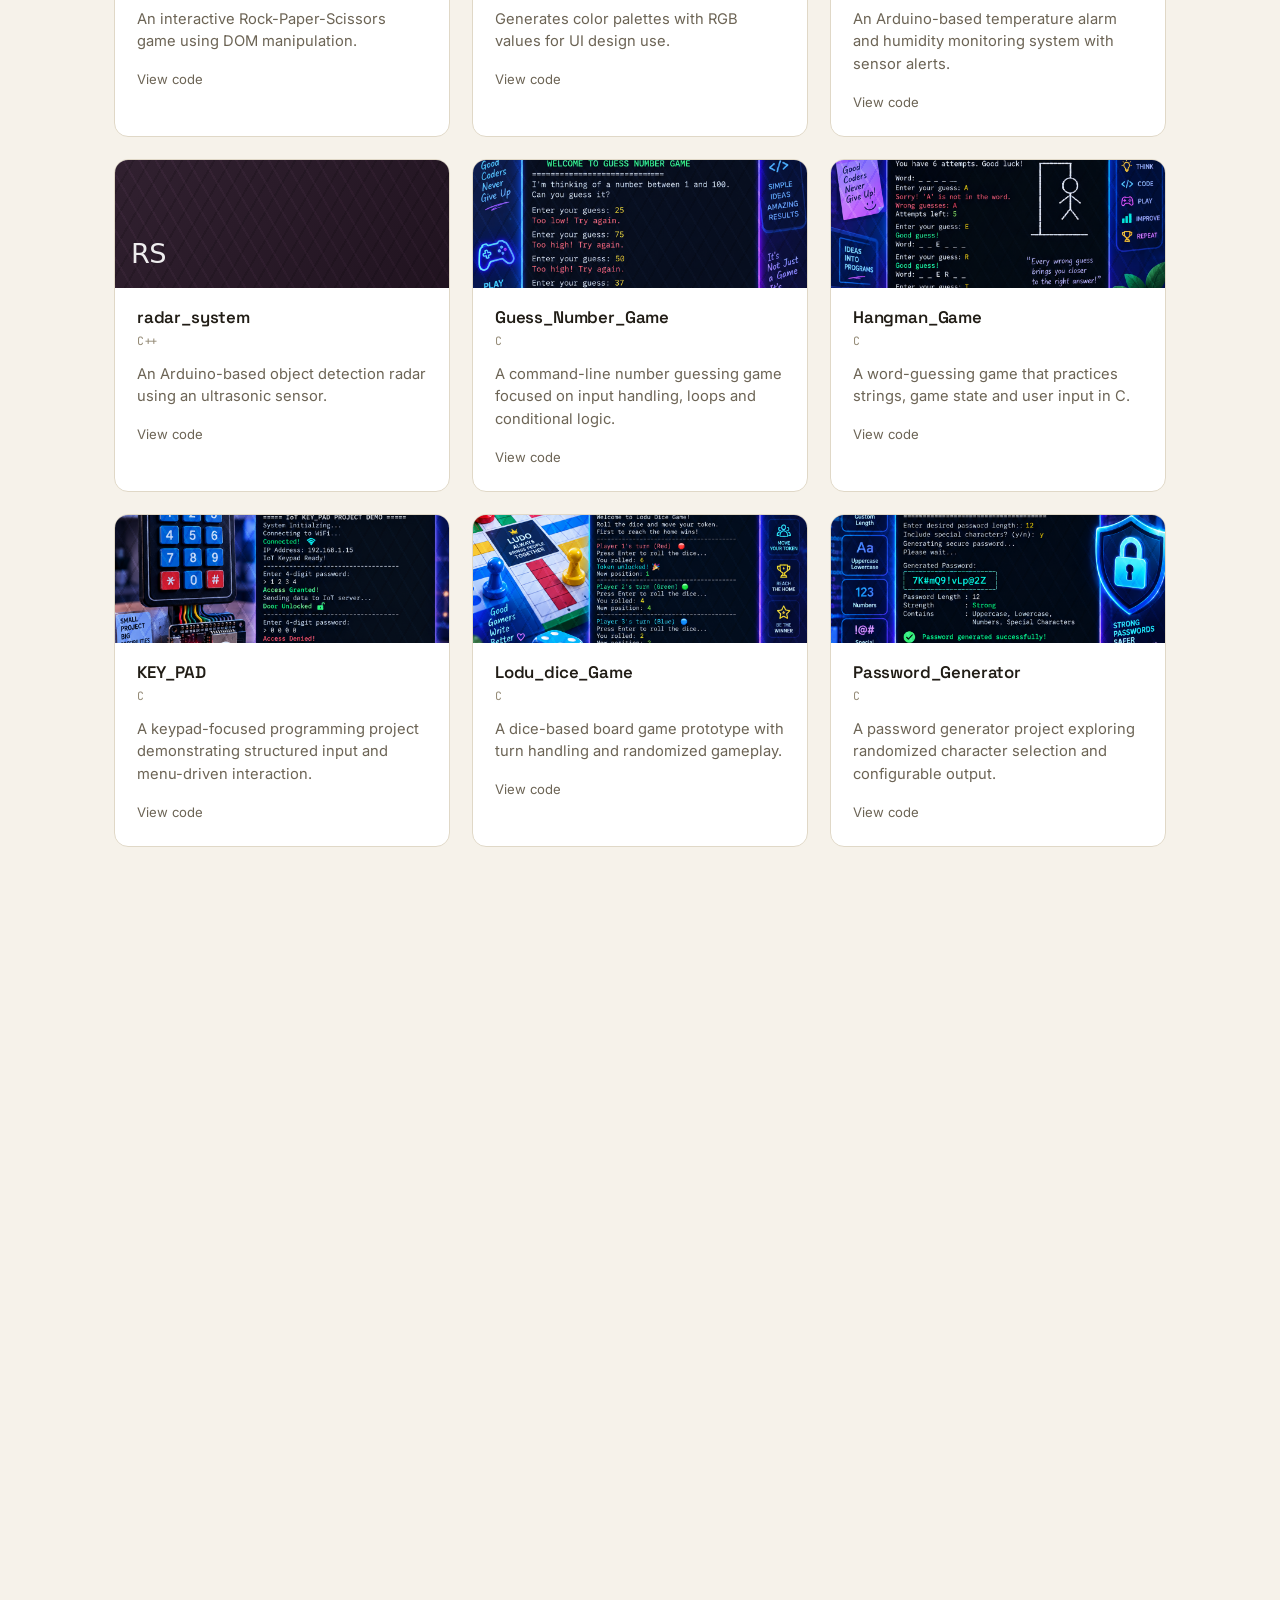
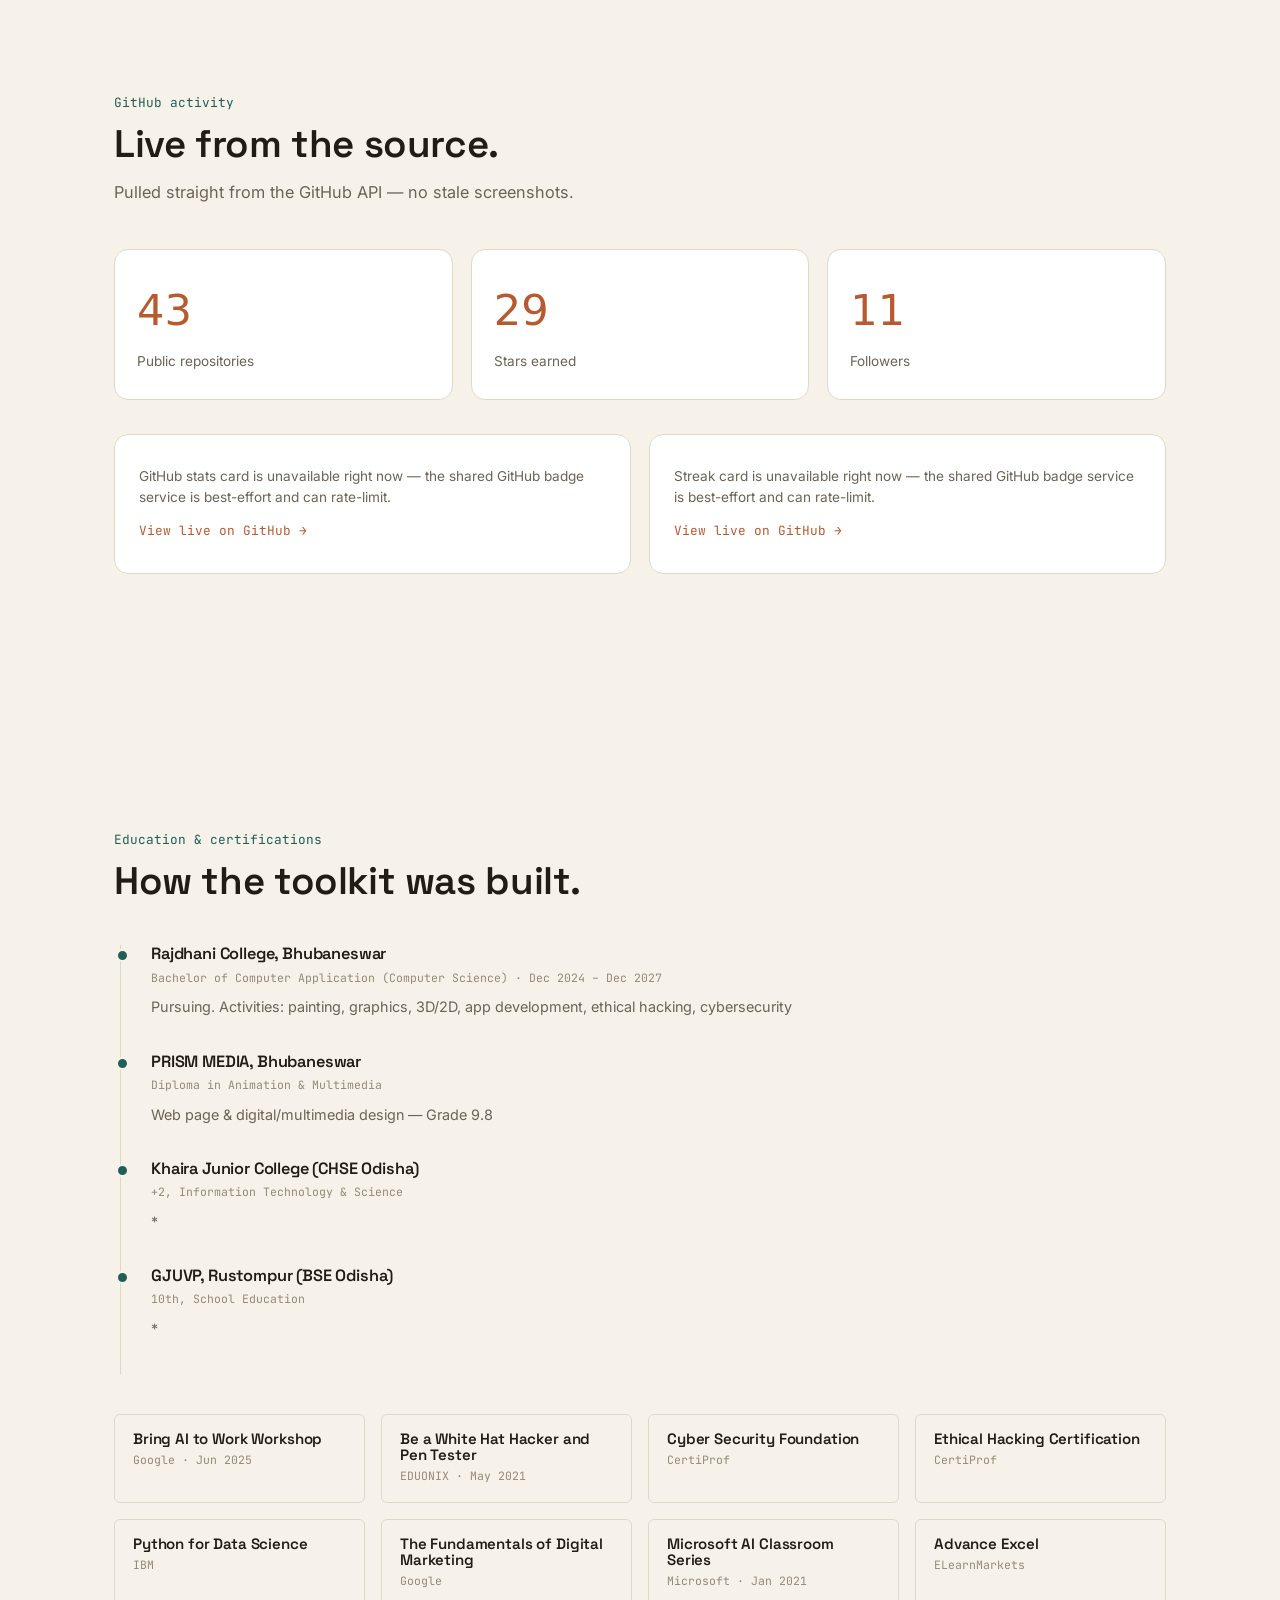
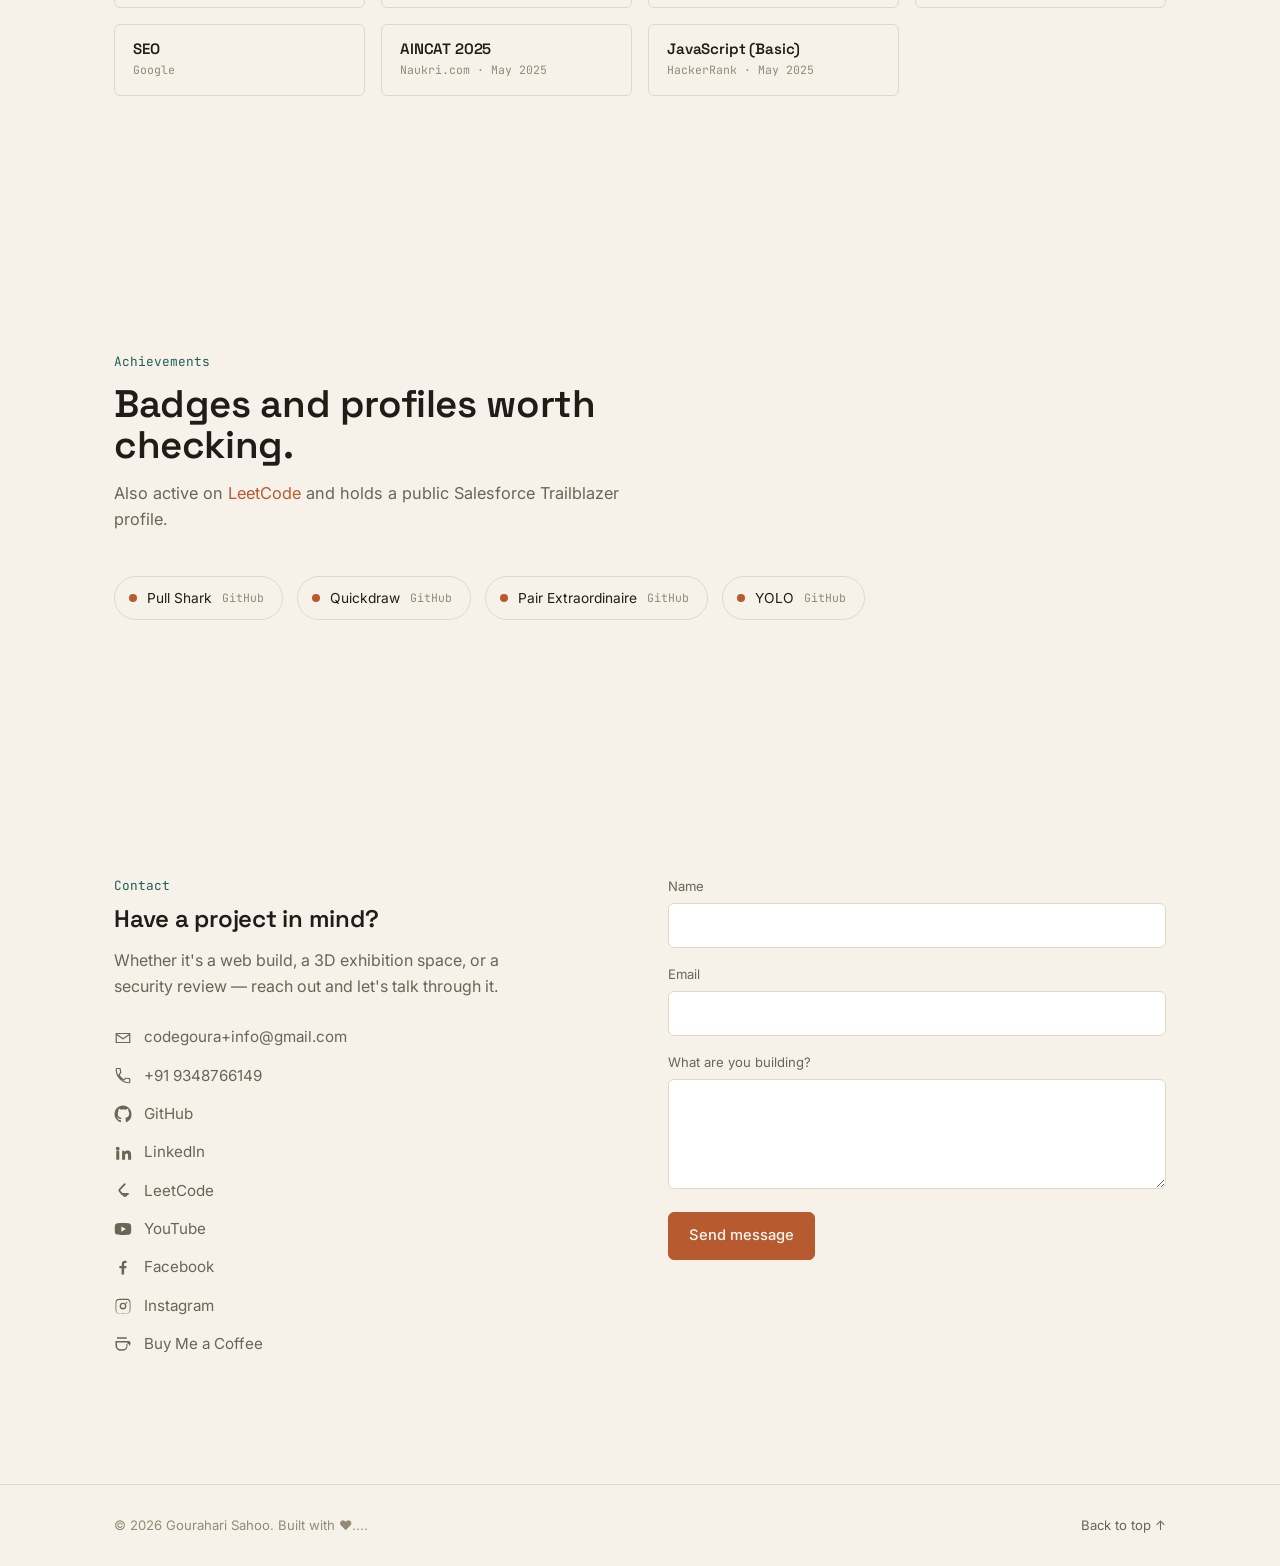
==== commit 3974dadb: "Add custom cursor interactions and hover states This commit replaces the default pointer with an ani" ====
--- a/index.html
+++ b/index.html
@@ -26,12 +26,13 @@
 </head>
 <body>
 
+<div id="cursor" class="custom-cursor-dot" aria-hidden="true"></div>
+<div id="ring" class="custom-cursor-ring" aria-hidden="true"></div>
+<div id="label" class="custom-cursor-label" aria-hidden="true"></div>
+
 <a class="skip-link" href="#main">Skip to content</a>
 <div class="weave-bg" aria-hidden="true"></div>
 <div class="scroll-progress" id="scroll-progress"></div>
-<div class="custom-cursor-dot" id="custom-cursor-dot" aria-hidden="true"></div>
-<div class="custom-cursor-ring" id="custom-cursor-ring" aria-hidden="true"></div>
-<div class="custom-cursor-label" id="custom-cursor-label" aria-hidden="true"></div>
 
 <div class="loader" id="loader" aria-hidden="true">
   <div class="loader-mark"><span class="dot"></span> CodeGoura</div>
--- a/assets/css/style.css
+++ b/assets/css/style.css
@@ -46,6 +46,7 @@
   -webkit-font-smoothing: antialiased;
   transition: background var(--dur-med) var(--ease), color var(--dur-med) var(--ease);
   overflow-x: hidden;
+  cursor: none;
 }
 
 h1, h2, h3, h4 {
@@ -62,8 +63,14 @@
 img, .card-art { user-select: none; -webkit-user-drag: none; }
 ul { margin: 0; padding: 0; list-style: none; }
 button { font: inherit; color: inherit; background: none; border: none; cursor: pointer; }
+a, button, input, textarea, select, [contenteditable="true"] { cursor: none; }
 
 /* ---------- custom pointer ---------- */
+:root {
+  --cursor-terracotta: #d97757;
+  --cursor-teal: #3fc8b4;
+}
+
 .custom-cursor-dot,
 .custom-cursor-ring,
 .custom-cursor-label,
@@ -81,20 +88,20 @@
 .custom-cursor-ring.is-shown,
 .custom-cursor-label.is-shown { visibility: visible; }
 .custom-cursor-dot {
-  width: 7px;
-  height: 7px;
+  width: 6px;
+  height: 6px;
   border-radius: 50%;
-  background: var(--accent);
-  transform: translate(-50%, -50%);
-  transition: width 150ms ease, height 150ms ease, background 150ms ease;
+  background: var(--cursor-terracotta);
+  transform: translate3d(-50%, -50%, 0);
+  transition: width 150ms ease, height 150ms ease, background-color 150ms ease;
 }
 .custom-cursor-ring {
   width: 32px;
   height: 32px;
-  border: 1px solid var(--accent-2-strong);
+  border: 1px solid var(--cursor-teal);
   border-radius: 50%;
-  transform: translate(-50%, -50%);
-  transition: width 200ms ease, height 200ms ease, border-color 200ms ease;
+  transform: translate3d(-50%, -50%, 0);
+  transition: width 200ms ease-out, height 200ms ease-out, border-color 200ms ease-out;
 }
 .custom-cursor-ring::before,
 .custom-cursor-ring::after {
@@ -102,23 +109,23 @@
   position: absolute;
   width: 7px;
   height: 7px;
-  border-color: var(--accent-2-strong);
+  border-color: var(--cursor-teal);
   opacity: 0;
-  transition: opacity 150ms ease;
-}
-.custom-cursor-ring.is-target {
+  transition: opacity 200ms ease-out;
+}
+.custom-cursor-ring.target {
   width: 44px;
   height: 44px;
-  border-color: var(--accent);
-}
-.custom-cursor-ring.is-target::before {
+  border-color: var(--cursor-terracotta);
+}
+.custom-cursor-ring.target::before {
   top: -1px;
   left: -1px;
   border-top: 1px solid;
   border-left: 1px solid;
   opacity: 1;
 }
-.custom-cursor-ring.is-target::after {
+.custom-cursor-ring.target::after {
   right: -1px;
   bottom: -1px;
   border-right: 1px solid;
@@ -126,11 +133,11 @@
   opacity: 1;
 }
 .custom-cursor-label {
-  color: var(--accent);
+  color: var(--cursor-teal);
   font: 500 10px/1 var(--font-mono);
   letter-spacing: 0;
   opacity: 0;
-  transform: translate(16px, 16px);
+  transform: translate3d(16px, 16px, 0);
   transition: opacity 150ms ease;
   white-space: nowrap;
 }
@@ -141,27 +148,47 @@
 .custom-cursor-dot.is-pressed {
   width: 10px;
   height: 10px;
-  background: var(--accent-2-strong);
-}
-.custom-cursor-active,
-.custom-cursor-active body,
-.custom-cursor-active a,
-.custom-cursor-active button { cursor: none; }
-.custom-cursor-active input,
-.custom-cursor-active textarea,
-.custom-cursor-active select,
-.custom-cursor-active [contenteditable="true"] { cursor: text; }
+  background: var(--cursor-teal);
+}
 .custom-cursor-trail {
   width: 3px;
   height: 3px;
   border-radius: 50%;
-  background: var(--accent-2-strong);
-  transform: translate(-50%, -50%);
-  transition: transform 450ms ease, opacity 450ms ease;
+  background: var(--cursor-teal);
+  transform: translate3d(var(--trail-x), var(--trail-y), 0) translate(-50%, -50%) scale(1);
+  transition: transform 500ms cubic-bezier(0.25, 0.46, 0.45, 0.94), opacity 500ms cubic-bezier(0.25, 0.46, 0.45, 0.94);
 }
 .custom-cursor-trail.is-fading {
   opacity: 0;
-  transform: translate(-50%, -50%) scale(0.2);
+  transform: translate3d(var(--trail-x), var(--trail-y), 0) translate(-50%, -50%) scale(0.2);
+}
+.custom-cursor-tech-particle {
+  position: fixed;
+  top: 0;
+  left: 0;
+  z-index: 9998;
+  pointer-events: none;
+  color: var(--cursor-teal);
+  font: 500 8px/1 var(--font-mono);
+  text-shadow: 0 0 7px rgba(63, 200, 180, 0.8);
+  transform: translate3d(var(--particle-x), var(--particle-y), 0) scale(1);
+  transition: transform 520ms cubic-bezier(0.25, 0.46, 0.45, 0.94), opacity 520ms cubic-bezier(0.25, 0.46, 0.45, 0.94);
+}
+.custom-cursor-tech-particle.is-fading {
+  opacity: 0;
+  transform: translate3d(calc(var(--particle-x) + var(--particle-dx)), calc(var(--particle-y) + var(--particle-dy)), 0) rotate(var(--particle-rotation)) scale(0.2);
+}
+
+@media (pointer: coarse) {
+  body, a, button, input, textarea, select, [contenteditable="true"] { cursor: auto; }
+  a { cursor: pointer; }
+  button { cursor: pointer; }
+  input, textarea, [contenteditable="true"] { cursor: text; }
+  .custom-cursor-dot, .custom-cursor-ring, .custom-cursor-label, .custom-cursor-trail, .custom-cursor-tech-particle { display: none !important; }
+}
+
+@media (prefers-reduced-motion: reduce) {
+  .custom-cursor-trail, .custom-cursor-tech-particle { display: none; }
 }
 
 .container {
@@ -200,7 +227,6 @@
     repeating-linear-gradient(45deg, var(--text) 0 1px, transparent 1px 26px),
     repeating-linear-gradient(-45deg, var(--text) 0 1px, transparent 1px 26px);
 }
-
 /* ---------- scroll progress ---------- */
 .scroll-progress {
   position: fixed;
